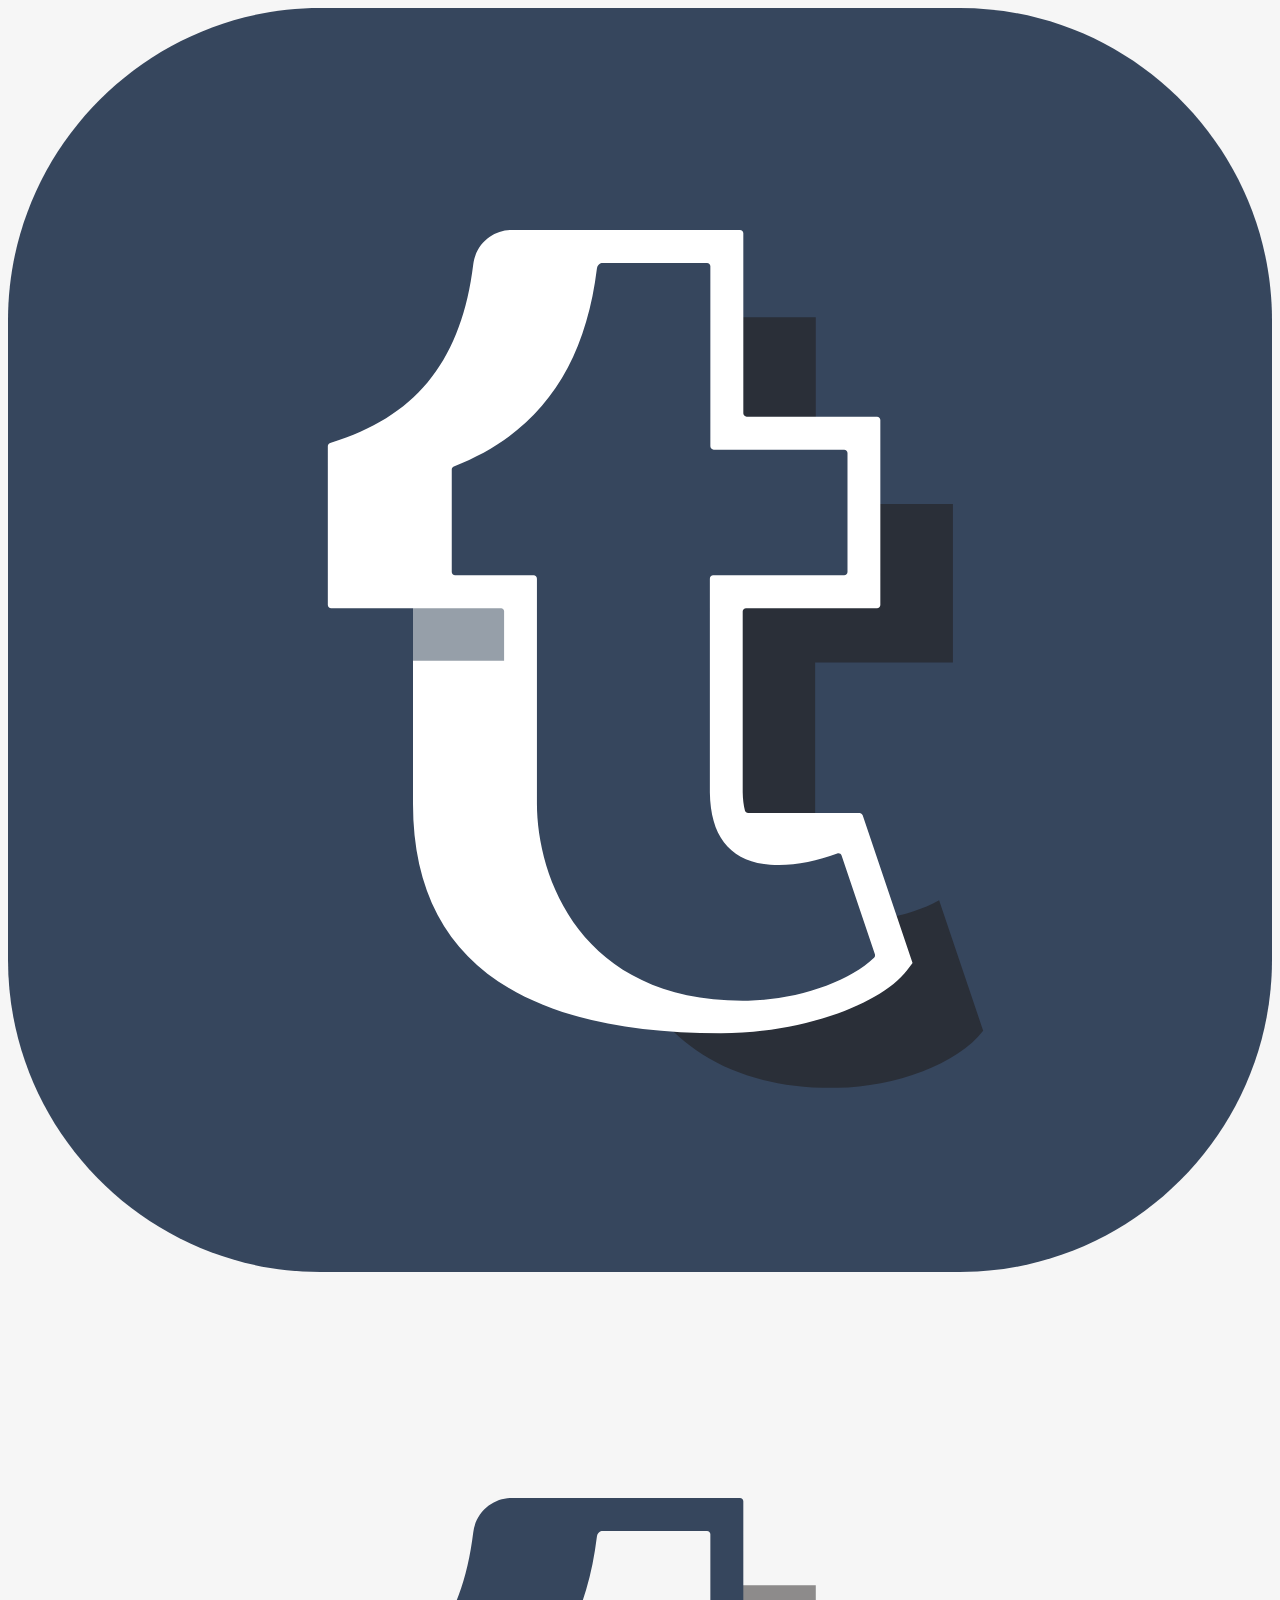
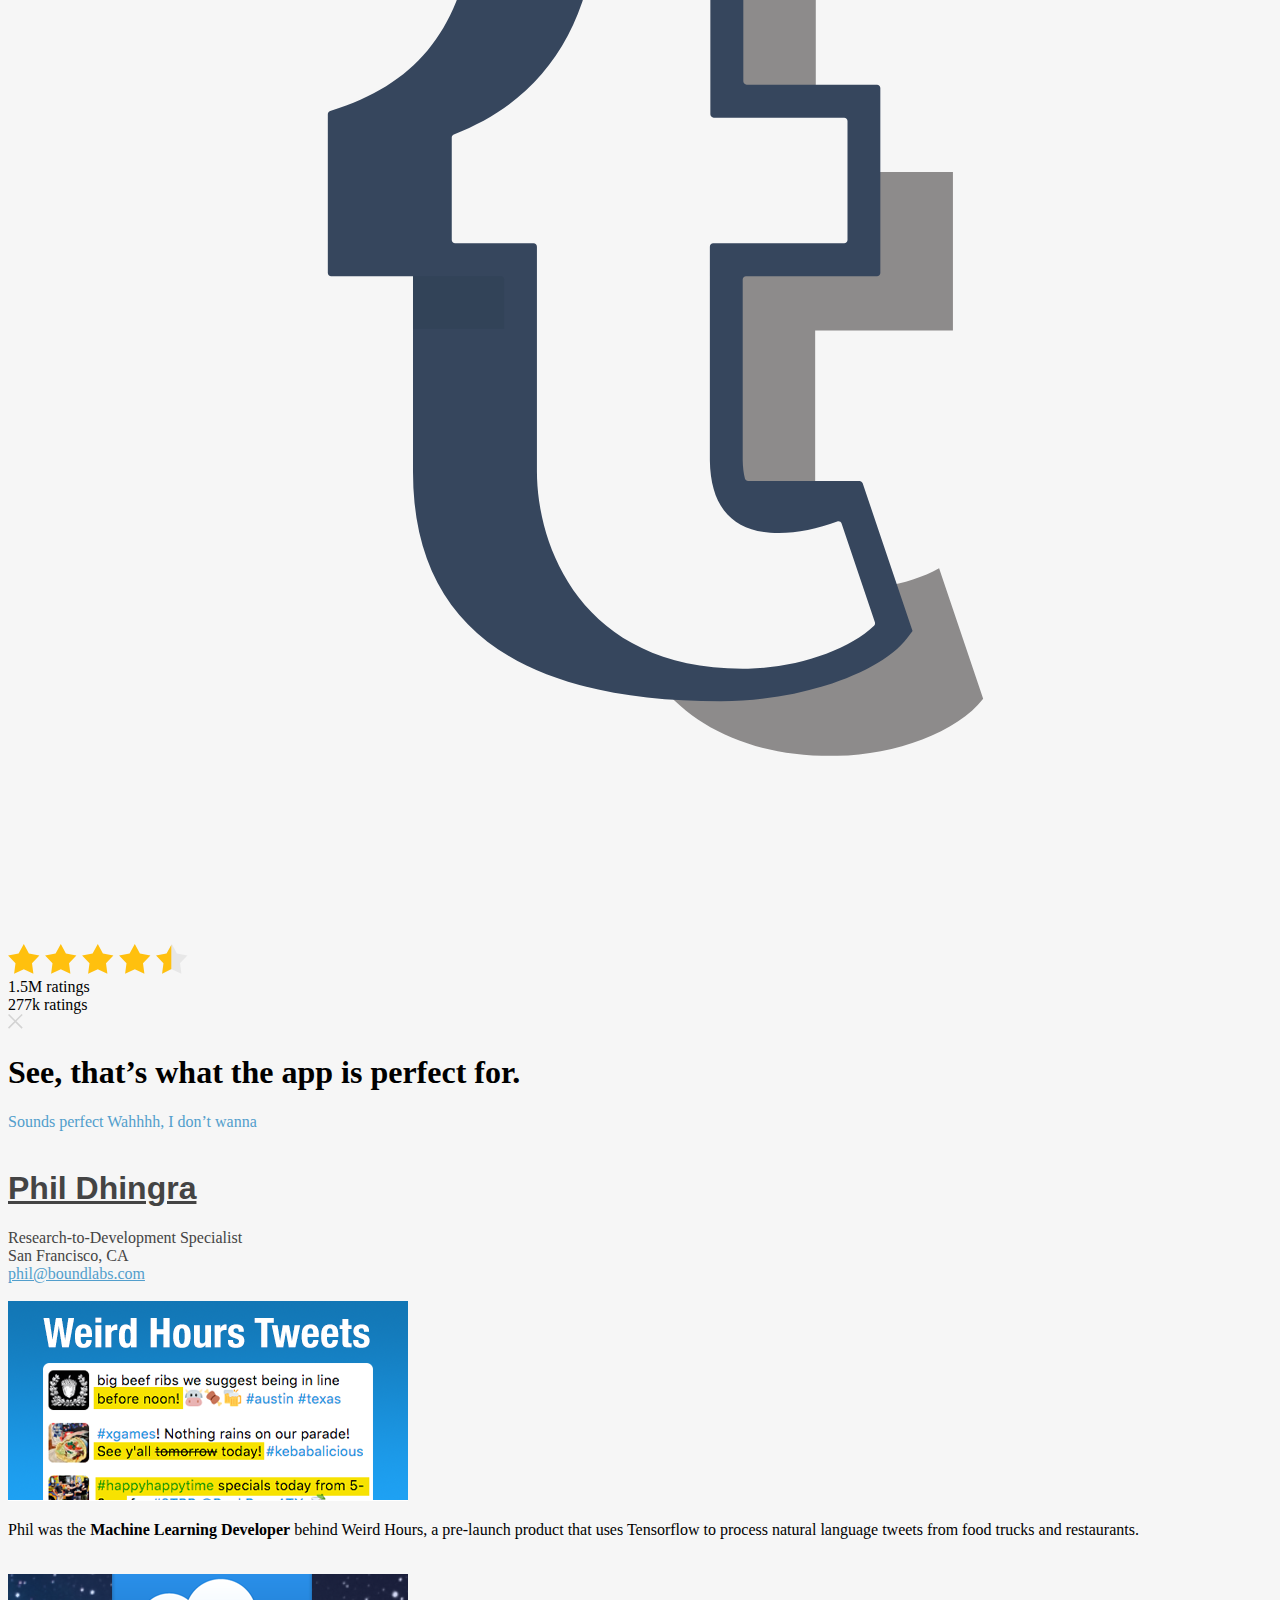
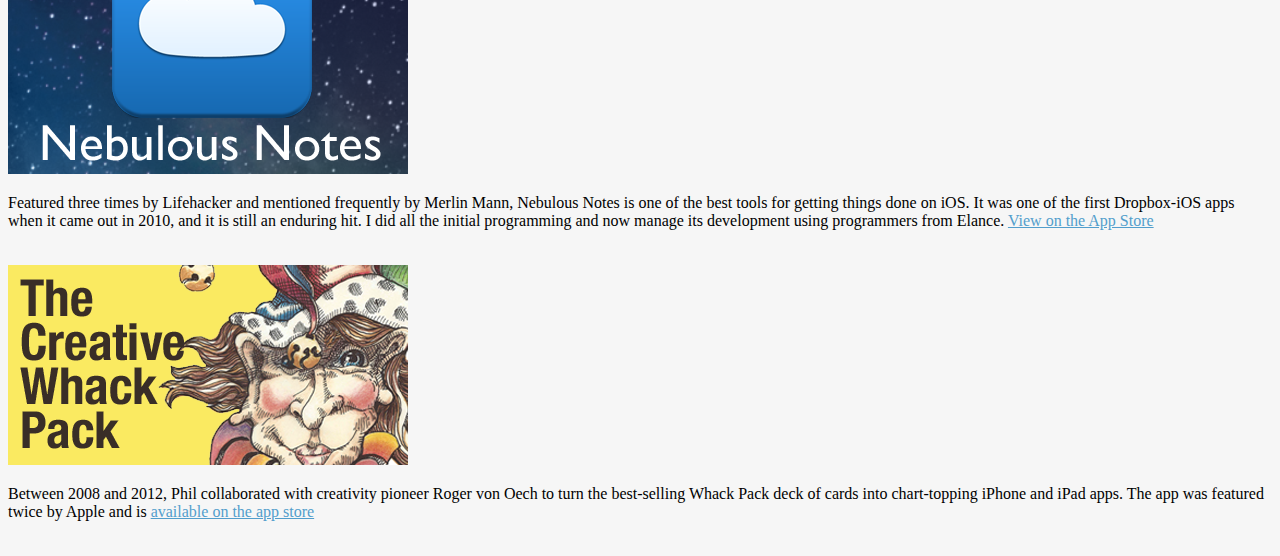
==== docs/index.html @ 05503e53 "refactored templates" ====
<!DOCTYPE html><script>var __pbpa = true;</script><script>var translated_warning_string = 'Warning: Never enter your Tumblr password unless \u201chttps://www.tumblr.com/login\u201d\x0ais the address in your web browser.\x0a\x0aYou should also see a green \u201cTumblr, Inc.\u201d identification in the address bar.\x0a\x0aSpammers and other bad guys use fake forms to steal passwords.\x0a\x0aTumblr will never ask you to log in from a user\u2019s blog.\x0a\x0aAre you absolutely sure you want to continue?';</script><script type="text/javascript" language="javascript" src="https://assets.tumblr.com/assets/scripts/pre_tumblelog.js?_v=7e0654d636b56bfe6a0970b99e23e0f7"></script><!DOCTYPE html>
<!--[if IE 8]><html class="lt-ie10 lt-ie9"> <![endif]-->
<!--[if IE 9]><html class="lt-ie10"> <![endif]-->
<!--[if gt IE 9]><!--> <html> <!--<![endif]-->
    <head prefix="og: http://ogp.me/ns# fb: http://ogp.me/ns/fb# blog: http://ogp.me/ns/blog#">
        <meta name="apple-itunes-app" content="app-id=305343404,affiliate-data=at=11l3M5&ct=us.itunes.uni.tumblr.ipdt,app-argument=tumblr://x-callback-url/blog?blogName=nuclearelements&referrer=smart-app-banner">
        <meta charset="utf-8">
        <title>Phil Dhingra</title>
        
        <meta name="description" content="Research-to-Development Specialist in San Francisco, CA">
        

        

        <meta name="viewport" content="width=device-width, initial-scale=1.0, maximum-scale=1.0, user-scalable=no">
        <meta name="theme-color" content="#35465D">
        <style>figure{margin:0}.tmblr-iframe{position:absolute}.tmblr-iframe.hide{display:none}.tmblr-iframe--amp-cta-button{visibility:hidden;position:fixed;bottom:10px;left:50%;transform:translateX(-50%);z-index:100}.tmblr-iframe--amp-cta-button.tmblr-iframe--loaded{visibility:visible;animation:iframe-app-cta-transition .2s ease-out}</style><link rel="shortcut icon" href="https://68.media.tumblr.com/avatar_186ec81ac212_128.png">
        <link rel="apple-touch-icon-precomposed" href="https://68.media.tumblr.com/avatar_186ec81ac212_128.png">
        <link rel="alternate" type="application/rss+xml" href="https://nuclearelements.tumblr.com/rss">
        <link rel="stylesheet" href="https://static.tumblr.com/27gzhx7/z94ot8t44/main-min.css">
        <link rel="stylesheet" href="/tumblr/custom.css">        
        <link rel="stylesheet" media="screen" href="https://assets.tumblr.com/client/prod/standalone/blog-network-post-typography/index.build.css?_v=1ef195f8ef1d82a8c41c3f2aea1d5062"><!-- HTML5 Shiv -->
        <!--[if lt IE 9]>
            <script src="https://static.tumblr.com/hriofhd/Qj0m8pn7q/html5shiv.js"></script>
        <![endif]-->

        <style>
            /* Colors */
            body {
                background: #f6f6f6;
            }

            .blog-title {
                font-family: 'Helvetica Neue', Arial, Helvetica, sans-serif, "Helvetica Neue", HelveticaNeue, Arial, sans-serif;
                font-weight: bold;
            }

            .blog-title a,
            .description,
            .search-no-results,
            .likes-no-likes,
            .related-posts-wrapper > h2,
            .loader .loader-bar,
            .widget-title {
                color: #444444;
            }

            a {
                color: #529ecc;
            }

            #pagination a,
            .nav-wrapper .nav-item .label {
                color: #529ecc;
            }

            #pagination a.next:after {
                border-left-color: #529ecc;
            }

            #pagination a.previous:after {
                border-right-color: #529ecc;
            }

            .header-image.cover {
                background-image: url(https://static.tumblr.com/77a29de51bd849d135923bc4f0b04c0c/fknav0n/Ko7mpsail/tumblr_static_scribbs.gif);
            }

            .user-avatar {
                background-color: #f6f6f6;
                border-color: #f6f6f6;
            }

            .avatar-style-square .user-avatar {
                -webkit-box-shadow: 0 0 0 4px #f6f6f6;
                box-shadow: 0 0 0 4px #f6f6f6;
            }

            .no-header-image .logo-wrapper,
            .contain-header-image .logo-wrapper {
                color: #529ecc;
            }

            /* Adjust logo for light accents on light backgrounds */
            .light-on-light.no-header-image .logo-wrapper,
            .light-on-light.contain-header-image .logo-wrapper {
                color: #444;
            }

            /* Adjust logo for dark accents on dark backgrounds */
            .dark-on-dark.no-header-image .logo-wrapper,
            .dark-on-dark.contain-header-image .logo-wrapper {
                color: #fff;
            }

            /* Sticky nav colors */
            .nav-fixed {
                background-color: #f6f6f6;
            }

            .nav-responsive .inline-nav::after {
                background-image: linear-gradient(left, rgba(246,246,246, 0) 0%, rgba(246,246,246,1) 100%);
                background-image: -webkit-linear-gradient(left, rgba(246,246,246, 0) 0%, rgba(246,246,246,1) 100%);
                background-image: -moz-linear-gradient(left, rgba(246,246,246, 0) 0%, rgba(246,246,246,1) 100%);
                background-image: -ms-linear-gradient(left, rgba(246,246,246, 0) 0%, rgba(246,246,246,1) 100%);
                background-image: -o-linear-gradient(left, rgba(246,246,246, 0) 0%, rgba(246,246,246,1) 100%);
            }

            @media screen and (max-device-width: 568px) {
                .header-image.cover {
                    background-image: url(https://static.tumblr.com/77a29de51bd849d135923bc4f0b04c0c/fknav0n/Ko7mpsail/tumblr_static_scribbs.gif);
                    -webkit-background-size: cover;
                    background-size: cover;
                }

                .avatar-style-square .user-avatar {
                    -webkit-box-shadow: 0 0 0 3px #f6f6f6;
                    -moz-box-shadow: 0 0 0 3px #f6f6f6;
                    box-shadow: 0 0 0 3px #f6f6f6;
                }

            }

            /* Custom CSS */
            
        </style><link rel="stylesheet" href="custom.css">
    <link rel="alternate" href="android-app://com.tumblr/tumblr/x-callback-url/blog?blogName=nuclearelements" /><link rel="alternate" href="ios-app://305343404/tumblr/x-callback-url/blog?blogName=nuclearelements" /><script src="https://assets.tumblr.com/assets/scripts/tumblelog_post_message_queue.js?_v=a8938c0e77cf8b1347c2e8acd1ee607c"></script><!-- BEGIN TUMBLR FACEBOOK OPENGRAPH TAGS --><!-- If you'd like to specify your own Open Graph tags, define the og:url and og:title tags in your theme's HTML. --><!-- Read more: http://ogp.me/ --><meta property="fb:app_id" content="48119224995" /><meta property="og:title" content="Phil Dhingra" /><meta property="og:url" content="https://nuclearelements.tumblr.com/?og=1" /><meta property="og:description" content="Research-to-Development Specialist in San Francisco, CA" /><meta property="og:type" content="tumblr-feed:tumblelog" /><meta property="og:image" content="https://68.media.tumblr.com/avatar_186ec81ac212_128.png" /><meta property="al:ios:url" content="tumblr://x-callback-url/blog?blogName=nuclearelements" /><meta property="al:ios:app_name" content="Tumblr" /><meta property="al:ios:app_store_id" content="305343404" /><meta property="al:android:url" content="tumblr://x-callback-url/blog?blogName=nuclearelements" /><meta property="al:android:app_name" content="Tumblr" /><meta property="al:android:package" content="com.tumblr" /><!-- END TUMBLR FACEBOOK OPENGRAPH TAGS --><!-- TWITTER TAGS --><meta charset="utf-8"><meta name="twitter:site" content="tumblr" /><meta name="twitter:card" content="app" /><meta name="twitter:description" content="nuclearelements" /><meta name="twitter:title" content="nuclearelements" /><meta name="twitter:app:name:iphone" content="Tumblr" /><meta name="twitter:app:name:ipad" content="Tumblr" /><meta name="twitter:app:name:googleplay" content="Tumblr" /><meta name="twitter:app:id:iphone" content="305343404" /><meta name="twitter:app:id:ipad" content="305343404" /><meta name="twitter:app:id:googleplay" content="com.tumblr" /><meta name="twitter:app:url:iphone" content="tumblr://x-callback-url/blog?blogName=nuclearelements&amp;referrer=twitter-cards" /><meta name="twitter:app:url:ipad" content="tumblr://x-callback-url/blog?blogName=nuclearelements&amp;referrer=twitter-cards" /><meta name="twitter:app:url:googleplay" content="tumblr://x-callback-url/blog?blogName=nuclearelements&amp;referrer=twitter-cards" /><!-- GOOGLE CAROUSEL --><script type="application/ld+json">
    {"@type":"ItemList","url":"https:\/\/nuclearelements.tumblr.com","itemListElement":[{"@type":"ListItem","position":1,"url":"https:\/\/nuclearelements.tumblr.com\/post\/123659816642\/technical-advisor-for-investors-in-bitcoin"},{"@type":"ListItem","position":2,"url":"https:\/\/nuclearelements.tumblr.com\/post\/58929182375\/featured-three-times-by-lifehacker-and-mentioned"},{"@type":"ListItem","position":3,"url":"https:\/\/nuclearelements.tumblr.com\/post\/58938611948\/phil-delivered-the-keynote-during-hallmarks-trend"},{"@type":"ListItem","position":4,"url":"https:\/\/nuclearelements.tumblr.com\/post\/58934738788\/between-2008-and-2012-phil-collaborated-with"},{"@type":"ListItem","position":5,"url":"https:\/\/nuclearelements.tumblr.com\/post\/58935814201\/featured-on-cnn-phil-launched-the-ruby-on"},{"@type":"ListItem","position":6,"url":"https:\/\/nuclearelements.tumblr.com\/post\/58933639587\/between-2010-and-2011-phil-doubled-mutual"}],"@context":"http:\/\/schema.org"}</script><link rel="canonical" href="https://nuclearelements.tumblr.com" /></head>
    <body data-urlencoded-name="nuclearelements" class="regular index-page display-related-posts">

        <div class="app-nag">
            <div class="app-nag-header clearfix">
                <div class="app-nag-icon">
                    <div class="app-nag-icon-ios">
                        <svg version="1.1" xmlns="http://www.w3.org/2000/svg" xmlns:xlink="http://www.w3.org/1999/xlink" x="0px" y="0px"
                             viewBox="0 0 1024 1024" enable-background="new 0 0 1024 1024" xml:space="preserve">
                            <path fill="#36465D" d="M1024,771c0,139.2-113.8,253-253,253H253C113.8,1024,0,910.2,0,771V253C0,113.8,113.8,0,253,0h518 c139.2,0,253,113.8,253,253V771z"/>
                            <path fill="none" stroke="#FFF100" stroke-width="4" stroke-miterlimit="10" d="M463.9,209.4"/>
                            <path opacity="0.6" fill="#231F20" d="M628.1,681c8.2,0,17.1-1.2,25.8-3.3V530.3h111.6V401.8h-68.6V473H585.4v162.4 C586,676.3,609.1,681,628.1,681z M654.4,250.5h-68.6v94h68.6V250.5z M754.3,722.9c-12.7,7.1-28.9,12.4-44.3,14.5l11.4,33.8 c-20.5,27-71.4,45.5-118.1,46.3c-1.6,0-3.1,0-4.7,0c0,0,0,0,0,0c-32.5,0-59.5-5.7-81.9-15.3c26.2,40,72.7,72.6,150.5,72.6c0,0,0,0,0,0c1.6,0,3.1,0,4.7,0c46.6-0.8,97.6-19.4,118.1-46.3L754.3,722.9z"/>
                            <path fill="none" stroke="#FFF100" stroke-width="4" stroke-miterlimit="10" d="M355,359.5"/>
                            <path fill="#FFFFFF" d="M577.5,830.6c65.1,0,129.7-23.2,151-51.3l4.3-5.6l-40.4-119.7c-0.4-1.1-1.4-1.9-2.6-1.9h-7.6h-3.5l-79.1,0 c-1.2,0-2.3-0.8-2.6-2c-1.1-4-1.7-8.9-1.8-14.9V489c0-1.5,1.2-2.7,2.7-2.7h106.1c1.5,0,2.7-1.2,2.7-2.7V333.8c0-1.5-1.2-2.7-2.7-2.7 H598.4c-1.5,0-2.7-1.2-2.7-2.7V182.5c0-1.5-1.2-2.7-2.7-2.7h-82.6h-28.9h-73.8c-13.3,0-28.5,9.8-30.8,28 c-9.3,75.3-43.8,120.5-108.7,142.2l-7.2,2.4c-1.1,0.4-1.9,1.4-1.9,2.6v128.6c0,1.5,1.2,2.7,2.7,2.7h50.4h0h15.9c0,0,0,120,0,158.3 C328.1,771,415.7,830.6,577.5,830.6z M701.6,769.5c-20.3,19.5-62,34.1-102,34.7c-1.5,0-3,0-4.5,0h0 c-131.5,0-166.6-100.4-166.6-159.7V462.3c0-1.5-1.2-2.7-2.7-2.7h-63.6c-1.5,0-2.7-1.2-2.7-2.7v-83c0-1.1,0.7-2.1,1.7-2.5 c68-26.5,105.9-79,115.9-160.3c0.6-4.5,4.3-4.6,4.3-4.6h84.9c1.5,0,2.7,1.2,2.7,2.7v145.9c0,1.5,1.2,2.7,2.7,2.7h105.7 c1.5,0,2.7,1.2,2.7,2.7v96.4c0,1.5-1.2,2.7-2.7,2.7H571.3c-1.5,0-2.7,1.2-2.7,2.7l0,173.2c0.6,39,19.5,58.8,56.1,58.8 c14.7,0,31.6-3.4,47.1-9.3c1.4-0.6,3,0.2,3.5,1.6l27,80C702.6,767.7,702.4,768.8,701.6,769.5z"/>
                            <path opacity="0.5" fill="#2D3F54" d="M328.1,528.9h73.8v-40.2c0-1.3-1.1-2.4-2.4-2.4h-71.4V528.9z"/>
                        </svg>
                    </div>
                    <div class="app-nag-icon-android">
                        <svg version="1.1" xmlns="http://www.w3.org/2000/svg" xmlns:xlink="http://www.w3.org/1999/xlink" x="0px" y="0px" viewBox="0 0 1024 1024" enable-background="new 0 0 1024 1024" xml:space="preserve">
                            <path fill="none" stroke="#FFF100" stroke-width="4" stroke-miterlimit="10" d="M463.9,209.4"></path>
                            <path opacity="0.5" fill="#231F20" d="M628.1,681c8.2,0,17.1-1.2,25.8-3.3V530.3h111.6V401.8h-68.6V473H585.4v162.4 C586,676.3,609.1,681,628.1,681z M654.4,250.5h-68.6v94h68.6V250.5z M754.3,722.9c-12.7,7.1-28.9,12.4-44.3,14.5l11.4,33.8 c-20.5,27-71.4,45.5-118.1,46.3c-1.6,0-3.1,0-4.7,0c0,0,0,0,0,0c-32.5,0-59.5-5.7-81.9-15.3c26.2,40,72.7,72.6,150.5,72.6c0,0,0,0,0,0c1.6,0,3.1,0,4.7,0c46.6-0.8,97.6-19.4,118.1-46.3L754.3,722.9z"></path>
                            <path fill="none" stroke="#FFF100" stroke-width="4" stroke-miterlimit="10" d="M355,359.5"></path>
                            <path fill="#36465D" d="M577.5,830.6c65.1,0,129.7-23.2,151-51.3l4.3-5.6l-40.4-119.7c-0.4-1.1-1.4-1.9-2.6-1.9h-7.6h-3.5l-79.1,0 c-1.2,0-2.3-0.8-2.6-2c-1.1-4-1.7-8.9-1.8-14.9V489c0-1.5,1.2-2.7,2.7-2.7h106.1c1.5,0,2.7-1.2,2.7-2.7V333.8c0-1.5-1.2-2.7-2.7-2.7 H598.4c-1.5,0-2.7-1.2-2.7-2.7V182.5c0-1.5-1.2-2.7-2.7-2.7h-82.6h-28.9h-73.8c-13.3,0-28.5,9.8-30.8,28 c-9.3,75.3-43.8,120.5-108.7,142.2l-7.2,2.4c-1.1,0.4-1.9,1.4-1.9,2.6v128.6c0,1.5,1.2,2.7,2.7,2.7h50.4h0h15.9c0,0,0,120,0,158.3 C328.1,771,415.7,830.6,577.5,830.6z M701.6,769.5c-20.3,19.5-62,34.1-102,34.7c-1.5,0-3,0-4.5,0h0 c-131.5,0-166.6-100.4-166.6-159.7V462.3c0-1.5-1.2-2.7-2.7-2.7h-63.6c-1.5,0-2.7-1.2-2.7-2.7v-83c0-1.1,0.7-2.1,1.7-2.5 c68-26.5,105.9-79,115.9-160.3c0.6-4.5,4.3-4.6,4.3-4.6h84.9c1.5,0,2.7,1.2,2.7,2.7v145.9c0,1.5,1.2,2.7,2.7,2.7h105.7 c1.5,0,2.7,1.2,2.7,2.7v96.4c0,1.5-1.2,2.7-2.7,2.7H571.3c-1.5,0-2.7,1.2-2.7,2.7l0,173.2c0.6,39,19.5,58.8,56.1,58.8 c14.7,0,31.6-3.4,47.1-9.3c1.4-0.6,3,0.2,3.5,1.6l27,80C702.6,767.7,702.4,768.8,701.6,769.5z"></path>
                            <path opacity="0.5" fill="#2D3F54" d="M328.1,528.9h73.8v-40.2c0-1.3-1.1-2.4-2.4-2.4h-71.4V528.9z"></path>
                        </svg>
                    </div>
                </div>
                <div class="app-nag-ratings">
                    <svg width="181px" height="30px" viewBox="0 0 181 30" version="1.1" xmlns="http://www.w3.org/2000/svg" xmlns:xlink="http://www.w3.org/1999/xlink">
                        <g stroke="none" stroke-width="1" fill="none" fill-rule="evenodd">
                            <path d="M15.8,25.2 L6.1,29.8 L7.5,19.2 L0.1,11.4 L10.6,9.5 L15.8,0 L20.9,9.5 L31.4,11.4 L24,19.2 L25.4,29.8 L15.8,25.2 Z" fill="#FFC00E"></path>
                            <path d="M52.8,25.2 L43.1,29.8 L44.5,19.2 L37.1,11.4 L47.6,9.5 L52.8,0 L57.9,9.5 L68.4,11.4 L61,19.2 L62.4,29.8 L52.8,25.2 Z" fill="#FFC00E"></path>
                            <path d="M89.8,25.2 L80.1,29.8 L81.5,19.2 L74.1,11.4 L84.6,9.5 L89.8,0 L94.9,9.5 L105.4,11.4 L98,19.2 L99.4,29.8 L89.8,25.2 Z" fill="#FFC00E"></path>
                            <path d="M126.8,25.2 L117.1,29.8 L118.5,19.2 L111.1,11.4 L121.6,9.5 L126.8,0 L131.9,9.5 L142.4,11.4 L135,19.2 L136.4,29.8 L126.8,25.2 Z" fill="#FFC00E"></path>
                            <path d="M163.8,25.2 L154.1,29.8 L155.5,19.2 L148.1,11.4 L158.6,9.5 L163.8,0 L168.9,9.5 L179.4,11.4 L172,19.2 L173.4,29.8 L163.8,25.2 Z" fill="#E7E7E7"></path>
                            <path d="M163.3,25.1 L154.1,29.8 L155.5,19.2 L148.1,11.4 L158.6,9.5 L163.3,0.9 L163.3,25.1 Z" fill="#FFC00E"></path>
                        </g>
                    </svg>
                    <div class="app-nag-ratings-text app-nag-ratings-text-android">
                        1.5M ratings
                    </div>
                    <div class="app-nag-ratings-text app-nag-ratings-text-ios">
                        277k ratings
                    </div>
                </div>
                <div class="app-nag-close-button">
                    <svg width="15px" height="15px" viewBox="0 0 30 30" version="1.1" xmlns="http://www.w3.org/2000/svg" xmlns:xlink="http://www.w3.org/1999/xlink">
                        <g stroke="none" stroke-width="1" fill="none" fill-rule="evenodd">
                            <path d="M12.510351,14.6860639 L0,27.1964147 L2.175713,29.3721278 L14.686064,16.8617771 L27.196415,29.3721278 L29.372128,27.1964147 L16.861777,14.6860639 L29.372128,2.1757132 L27.196415,0 L14.686064,12.5103507 L2.175713,0 L0,2.1757132 L12.510351,14.6860639 L12.510351,14.6860639 Z" fill="#D3D3D3"></path>
                        </g>
                    </svg>
                </div>
            </div>
            <div class="app-nag-body">
                <h1 class="app-nag-callout">See, that’s what the app is perfect for.</h1>
                <a class="app-nag-large-button app-nag-app-store-link button blue">Sounds perfect</a>
                <a class="app-nag-large-button app-nag-app-store-deny">Wahhhh, I don’t wanna</a>
            </div>
        </div>

        <section id="page">
            <div class="logo-wrapper">
                <a class="t-logo" href="https://www.tumblr.com/?referring_blog=nuclearelements&amp;referer=optica" target="_blank">
                    <svg class="svg-logo" width="29px" height="39px" viewBox="0 0 29 39" version="1.1" xmlns="http://www.w3.org/2000/svg" xmlns:xlink="http://www.w3.org/1999/xlink">
                        <g stroke="none" stroke-width="1" fill="none" fill-rule="evenodd">
                            <path class="large-shadow" d="M21.9956664,26.3 L21.9956664,19.0055544 L27.9954227,19.0055542 L27.9954227,13.0048828 L27.9954227,11.0108643 L23.522766,11.0108643 L23.5540067,11.6669807 L23.7388305,15.5486452 L17.6832886,15.4792482 L17.4,24 C17.5,26.3 18.8,26.5 19.8,26.5 C20.2,26.5 21.4956664,26.4 21.9956664,26.3 Z M18.7154541,4.00225829 L17.4,2.9 L17.4,8 L22.000122,7.34490957 L22.000122,4.00225829 L18.7154541,4.00225829 Z M24.3,29.6 L24.9,31.5 C23.8,32.9 21,34 18.4,34 L18.1,34 C16.3,34 14.8,33.7 13.6,33.2 C15,35.4 17.5999998,38.0021971 21.7999998,38.0021971 C21.7999996,38.6099361 22.0022113,38.0021971 22.0999998,38.0021971 C24.6999998,38.0021971 27.4,36.1 28.6,34.7 L26.7,28.8 C26,29.2 25.1,29.5 24.3,29.6 Z" id="Shape" fill="#000000"></path>
                            <path class="inner" d="M18.5,33.6 L18.3,33.6 C11.1,33.6 9,28.2005493 9,25.0005493 L9,15 C8.58245849,15 4.99298096,15 5,15 L4.99298096,10.0285034 C4.99298096,9.92850342 5.1,9.9 5.2,9.9 C8.9,8.5 11.3,6.7 11.9,2.3 C11.8,2 12,2 12,2 L16.8,2 L17,2 L17,9.00006104 L23.012207,9.00006104 L23.012207,15 L17,15 L17,24.0839844 C17,26.1839844 17.8,27.3 19.8,27.3 C20.6,27.3 21.5,27.1 22.4,26.8 C22.5,26.8 22.6,26.8 22.6,26.9 L24.1,31.3 L24.1,31.7 C23,32.8 20.7,33.6 18.5,33.6 Z"></path>
                            <path class="outer" d="M26.1,32.2 L26.3,31.9 L23.9,25.1 C23.9,25 23.8,25 23.8,25 L19.2,25 C19.1,25 19,25.1 19,25 C18.9,24.8 19,24.4 19,24.1 L19,17 L25,17 L25,7 C25,7 19,7 19,7 L19,0 L8,0 C7.3,0 6.4,0.8 6.3,1.8 C5.8,5.9 4.1,7.5 0.5,8.7 L0.1,8.8 C0,8.9 0,8.9 0,9 L0,17.0000006 C0,17.1000006 0.1,17 0.1,17 L4,17 L4,24.8 C4,31.8 8.46560059,36.0067139 17.3656006,36.0067139 C22.0656006,36.0067139 25,33.7 26.1,32.2 Z M18.5,33.6 L18.3,33.6 C11.1,33.6 9,28.2005493 9,25.0005493 L9,15 C8.58245849,15 4.99298096,15 5,15 L4.99298096,10.0285034 C4.99298096,9.92850342 5.1,9.9 5.2,9.9 C8.9,8.5 11.3,6.7 11.9,2.3 C11.8,2 12,2 12,2 L16.8,2 L17,2 L17,9.00006104 L23.012207,9.00006104 L23.012207,15 L17,15 L17,24.0839844 C17,26.1839844 17.8,27.3 19.8,27.3 C20.6,27.3 21.5,27.1 22.4,26.8 C22.5,26.8 22.6,26.8 22.6,26.9 L24.1,31.3 L24.1,31.7 C23,32.8 20.7,33.6 18.5,33.6 Z"></path>
                            <path class="small-shadow" d="M4,19 L7,19 L7,17.0833333 C7,17 6.9,17 6.9,17 L4,17 L4,19 L4,19 Z" opacity="0.5" fill="#37465D"></path>
                        </g>
                    </svg>
                </a>
                <div class="search-wrapper">
                    <form action="/search" method="get" id="search">
                        <label class="search-field-label">
                            <input type="text" class="search-field" name="q" id="q" placeholder="Search nuclearelements" value="" autocomplete="off">
                        </label>
                    </form>
                </div>
            </div>
            <div class="header-wrapper
                
                
                
                avatar-style-circle">

                <header id="header" class="top-blog-header">
                    
                    <div class="header-image-wrapper ">
                        <a href="/" class="header-image parallax cover " data-bg-image="https://static.tumblr.com/77a29de51bd849d135923bc4f0b04c0c/fknav0n/Ko7mpsail/tumblr_static_scribbs.gif">
                            
                        </a>
                        <div class="loader-bg"></div>
                    </div>
                    

                    <div class="blog-title-wrapper content">
                        <figure class="avatar-wrapper animate">
                            <a href="/" style="background-image: url(https://68.media.tumblr.com/avatar_186ec81ac212_128.png)" class="user-avatar"><img src="https://68.media.tumblr.com/avatar_186ec81ac212_128.png" alt="" class="print-only invisible"></a>
                        </figure>

                        <div class="title-group animate">
                            
                            <h1 class="blog-title"><a href="/">Phil Dhingra</a></h1>
                            
                            
                            <span class="description">
                                Research-to-Development Specialist<br/>San Francisco, CA<br><a href="mailto:phil@boundlabs.com">phil@boundlabs.com</a><br><br>                            </span>
                            
                        </div>
                    </div>
                </header>
            </div>
            
                <div class="nav-wrapper nav-responsive">
                    <nav class="nav-menu">
                        <ul class="inline-nav">
                            <li class="nav-item nav-item--posts">
                                <a href="/" class="label current-page">Posts</a>
                            </li>
                            
                            
                            
                            
                            
                            <li class="nav-item nav-item--archive">
                                <a href="/archive" class="label external-page">Archive</a>
                            </li>
                        </ul>
                    </nav>
                </div>
            
            
            
            
            
                
            

            <section id="posts" class="content clearfix  avatar-style-circle  show-nav">

                

                <div class="container">
                    <div class="main">
                        
                                <article class="photo not-page post-123659816642 " data-post-id="123659816642" >
    <div class="post-wrapper clearfix">

        <header class="post-header">
            
            
        </header>

        <section class="post">
            

            
            <figure class="post-content  with-caption" data-photo-width="400">
                <div class="photo-wrapper">
                    <div class="photo-wrapper-inner">
                        <img src="contents/weird-hours.png" width="400" height="200">
                    </div>
                </div>
                
                    <figcaption class="caption">
                        <p><p>Phil was the <strong>Machine Learning Developer</strong> behind Weird Hours, a pre-launch product that uses Tensorflow to process natural language tweets from food trucks and restaurants.</p>
</p>
                    </figcaption>
                
                
            </figure>
            


        </section>        
        
    </div>
</article><article class="photo not-page post-123659816642 " data-post-id="123659816642" >
    <div class="post-wrapper clearfix">

        <header class="post-header">
            
            
        </header>

        <section class="post">
            

            
            <figure class="post-content  with-caption" data-photo-width="400">
                <div class="photo-wrapper">
                    <div class="photo-wrapper-inner">
                        <img src="contents/permanote.png" width="400" height="200">
                    </div>
                </div>
                
                    <figcaption class="caption">
                        <p><p>Featured three times by Lifehacker and mentioned frequently by Merlin Mann, Nebulous Notes is one of the best tools for getting things done on iOS. It was one of the first Dropbox-iOS apps when it came out in 2010, and it is still an enduring hit. I did all the initial programming and now manage its development using programmers from Elance. <a href="https://appstore.com/">View on the App Store</a></p>
</p>
                    </figcaption>
                
                
            </figure>
            


        </section>        
        
    </div>
</article><article class="photo not-page post-123659816642 " data-post-id="123659816642" >
    <div class="post-wrapper clearfix">

        <header class="post-header">
            
            
        </header>

        <section class="post">
            

            
            <figure class="post-content  with-caption" data-photo-width="400">
                <div class="photo-wrapper">
                    <div class="photo-wrapper-inner">
                        <img src="contents/whack.png" width="400" height="200">
                    </div>
                </div>
                
                    <figcaption class="caption">
                        <p><p>Between 2008 and 2012, Phil collaborated with creativity pioneer Roger von Oech to turn the best-selling Whack Pack deck of cards into chart-topping iPhone and iPad apps. The app was featured twice by Apple and is <a href="https://itunes.apple.com/us/app/creative-whack-pack/id307306326?mt=8&amp;uo=4&amp;at=10l74L">available on the app store</a></p>
</p>
                    </figcaption>
                
                
            </figure>
            


        </section>        
        
    </div>
</article>                        
                    </div> <!-- .main -->
                    <div class="sidebar">
                        
                        <div class="widget highlighted-posts">
                            <div class="widget-title">Top Photos</div>
                            <div class="posts">
                            
                                <div class="post post-micro post-type-photo" data-type="photo">
                                    <div class="post-content">
                                        <div class="post-content-inner">
                                            <div class="post-thumbnail-container" style="background-image: url('https://68.media.tumblr.com/2d72b9d1a47dbca9b46060dbf57455e5/tumblr_nr8j3fPuDm1sgohbeo1_250.jpg');"></div>
                                        </div>
                                    </div>
                                    <div class="post-glass post-micro-glass">
                                        <a target="_blank" class="permalink" href="https://nuclearelements.tumblr.com/post/123659816642/technical-advisor-for-investors-in-bitcoin?is_highlighted_post=1"></a>
                                    </div>
                                </div>
                                
                                <div class="post post-micro post-type-photo" data-type="photo">
                                    <div class="post-content">
                                        <div class="post-content-inner">
                                            <div class="post-thumbnail-container" style="background-image: url('https://68.media.tumblr.com/ec13b0efcdb23dc50226f17add7a93bc/tumblr_mrwce4462z1sgohbeo1_r1_250.png');"></div>
                                        </div>
                                    </div>
                                    <div class="post-glass post-micro-glass">
                                        <a target="_blank" class="permalink" href="https://nuclearelements.tumblr.com/post/58938611948/phil-delivered-the-keynote-during-hallmarks-trend?is_highlighted_post=1"></a>
                                    </div>
                                </div>
                                
                                <div class="post post-micro post-type-photo" data-type="photo">
                                    <div class="post-content">
                                        <div class="post-content-inner">
                                            <div class="post-thumbnail-container" style="background-image: url('https://68.media.tumblr.com/ef25578118edb953d5637fb328bc4441/tumblr_mrwapinRp91sgohbeo1_r1_250.png');"></div>
                                        </div>
                                    </div>
                                    <div class="post-glass post-micro-glass">
                                        <a target="_blank" class="permalink" href="https://nuclearelements.tumblr.com/post/58935814201/featured-on-cnn-phil-launched-the-ruby-on?is_highlighted_post=1"></a>
                                    </div>
                                </div>
                                
                                <div class="post post-micro post-type-photo" data-type="photo">
                                    <div class="post-content">
                                        <div class="post-content-inner">
                                            <div class="post-thumbnail-container" style="background-image: url('https://68.media.tumblr.com/e992db6ad9c22b171556eeb64e9d8017/tumblr_mrwa1gJAfE1sgohbeo1_250.png');"></div>
                                        </div>
                                    </div>
                                    <div class="post-glass post-micro-glass">
                                        <a target="_blank" class="permalink" href="https://nuclearelements.tumblr.com/post/58934738788/between-2008-and-2012-phil-collaborated-with?is_highlighted_post=1"></a>
                                    </div>
                                </div>
                                
                                <div class="post post-micro post-type-photo" data-type="photo">
                                    <div class="post-content">
                                        <div class="post-content-inner">
                                            <div class="post-thumbnail-container" style="background-image: url('https://68.media.tumblr.com/fd86575d8d3f5dc5bf66369dcfb8a01b/tumblr_mrw9cgkqjn1sgohbeo1_r1_250.png');"></div>
                                        </div>
                                    </div>
                                    <div class="post-glass post-micro-glass">
                                        <a target="_blank" class="permalink" href="https://nuclearelements.tumblr.com/post/58933639587/between-2010-and-2011-phil-doubled-mutual?is_highlighted_post=1"></a>
                                    </div>
                                </div>
                                
                                <div class="post post-micro post-type-photo" data-type="photo">
                                    <div class="post-content">
                                        <div class="post-content-inner">
                                            <div class="post-thumbnail-container" style="background-image: url('https://68.media.tumblr.com/fe09335aeb0f506cb3a039352a1f1cb7/tumblr_mrw6gxT4Zm1sgohbeo1_250.png');"></div>
                                        </div>
                                    </div>
                                    <div class="post-glass post-micro-glass">
                                        <a target="_blank" class="permalink" href="https://nuclearelements.tumblr.com/post/58929182375/featured-three-times-by-lifehacker-and-mentioned?is_highlighted_post=1"></a>
                                    </div>
                                </div>
                                
                            </div>
                        </div>
                        

                        
                    </div> <!-- .sidebar -->
                </div> <!-- .container -->
            </section>
            
            <footer id="footer" class="content clearfix">
                
                    
                
            </footer>
        </section>
        <script>
            var Optica = {};
            Optica.ENDLESS_SCROLLING = true;
            Optica.SHOW_NAV = true;
            Optica.LAYOUT = "regular";
            Optica.GRID_LAYOUT = (Optica.LAYOUT === 'grid');
            Optica.TITLE_COLOR = "#444444";
            Optica.ACCENT_COLOR = "#529ecc";
            Optica.BACKGROUND_COLOR = "#f6f6f6";

            
                Optica.NU_OPTICA_BLOG_CARDS = true;
            
            

            Optica.RELATED_POSTS_CTA_VARIANTS = [
               {
                   variant: "C",
                   text: "See the rest of this Tumblr"
               },
               {
                   variant: "D",
                   text: "See nuclearelements's whole Tumblr"
               },
               {
                   variant: "E",
                   text: "You scrolled this far. Check out the rest."
               }
            ];
            Optica.NO_LIKES_VARIANTS = [
                "This Tumblr hasn't liked any posts yet.",
                "This Tumblr doesn't like anything…yet.",
                "No likes! Sheesh!",
                "Amazing! This Tumblr doesn't like anything.",
                "Incredible! This Tumblr doesn't like anything.",
                "Neat! This Tumblr doesn't like anything.",
                "Apparently this Tumblr is hard to please.",
                "Wow! This Tumblr hasn't liked anything ever.",
                "This Tumblr hasn't liked anything yet. How very intriguing.",
                "This Tumblr has never met a post it didn't not like."
            ];
            Optica.NO_POSTS_VARIANTS = [
                "This Tumblr hasn't made any posts.",
                "This silly Tumblr hasn't posted anything yet.",
                "This Tumblr is cool, but empty.",
                "This Tumblr is content-free.",
                "This minimalist Tumblr has no posts.",
                "Meditate for a while on this empty Tumblr.",
                "Posts? Nah.",
                "This Tumblr has hardly any posts. \nNone at all, in fact.",
                "This Tumblr hasn't posted anything."
            ];
            Optica.NO_FOLLOWING_VARIANTS = [
                "This Tumblr hasn't followed any other Tumblrs.",
                "Aw. This Tumblr isn't following anyone.",
                "Nope, this Tumblr doesn't follow anyone.",
                "This cool Tumblr doesn't follow anyone.",
                "This far-out Tumblr doesn't follow anyone.",
                "This fiercely independent Tumblr doesn't follow anyone.",
                "This Tumblr doesn't follow anything except for its own rules.",
                "This Tumblr doesn't really \"follow\" anything."
            ];
        </script>


        

        
            
        
        
    
<iframe scrolling="no" width="1" height="1" frameborder="0" style="background-color:transparent; overflow:hidden; position:absolute; top:0; left:0; z-index:9999;" id="ga_target"></iframe><script type="text/javascript">
    (function(){
        var analytics_frame = document.getElementById('ga_target');
        var analytics_iframe_loaded;
        var user_logged_in;
        var blog_is_nsfw = 'No';
        var addthis_enabled = false;

        var eventMethod = window.addEventListener ? "addEventListener" : "attachEvent";
        var eventer = window[eventMethod];
        var messageEvent = eventMethod == "attachEvent" ? "onmessage" : "message";
        eventer(messageEvent,function(e) {
            var message = (e.data && e.data.split) ? e.data.split(';') : '';
            switch (message[0]) {
                case 'analytics_iframe_loaded':
                    analytics_iframe_loaded = true;
                    postCSMessage();
                    postGAMessage();
                    postATMessage();
                    postRapidMessage();
                    break;
                case 'user_logged_in':
                    user_logged_in = message[1];
                    postGAMessage();
                    postATMessage();
                    break;
            }
        }, false);

        analytics_frame.src = "https://assets.tumblr.com/analytics.html?e545bd2397476017430227533432638a#" +
                              "https://nuclearelements.tumblr.com";
        function postGAMessage() {
            if (analytics_iframe_loaded && user_logged_in) {
                var is_ajax = false;
                analytics_frame.contentWindow.postMessage(['tick_google_analytics', is_ajax, user_logged_in, blog_is_nsfw, '/?route=%2F'].join(';'), analytics_frame.src.split('/analytics.html')[0]);
            }
        }
        function postCSMessage() {
            COMSCORE = true;
            analytics_frame.contentWindow.postMessage('enable_comscore;' + window.location, analytics_frame.src.split('/analytics.html')[0]);
        }
        function postATMessage() {
            if (addthis_enabled && analytics_iframe_loaded) {
                analytics_frame.contentWindow.postMessage('enable_addthis', analytics_frame.src.split('/analytics.html')[0]);
            }
        }
        function postRapidMessage() {
                            if (analytics_iframe_loaded) {
                    var is_ajax = '';
                    var route = '/';
                    var tumblelog_id = '133036827';
                    var yahoo_space_id = '1197719229';
                    var rapid_client_only = '1';
                    var apv = '1';
                    var rapid_ex = '';

                    analytics_frame.contentWindow.postMessage(
                        [
                            'tick_rapid', is_ajax, route, user_logged_in, tumblelog_id,
                            yahoo_space_id, rapid_client_only, apv, rapid_ex
                        ].join(';'),
                        analytics_frame.src.split('/analytics.html')[0]
                    );
                }
                    }
    })();
</script><script type="text/javascript">!function(s){s.src='https://px.srvcs.tumblr.com/impixu?T=1507147973&J=eyJ0eXBlIjoidXJsIiwidXJsIjoiaHR0cDpcL1wvbnVjbGVhcmVsZW1lbnRzLnR1bWJsci5jb21cLyIsInJlcXR5cGUiOjAsInJvdXRlIjoiXC8ifQ==&U=ALDHJPAJCJ&K=7958dee41e06cdd0c635f83d62ef5b85629c0a7430f6692a4a24f70c37bfb369&R=https%3A%2F%2Fnuclearelements.tumblr.com%2F'.replace(/&R=[^&$]*/,'').concat('&R='+escape(document.referrer)).slice(0,2000).replace(/%.?.?$/,'');}(new Image());</script><noscript><img style="position:absolute;z-index:-3334;top:0px;left:0px;visibility:hidden;" src="https://px.srvcs.tumblr.com/impixu?T=1507147973&J=eyJ0eXBlIjoidXJsIiwidXJsIjoiaHR0cDpcL1wvbnVjbGVhcmVsZW1lbnRzLnR1bWJsci5jb21cLyIsInJlcXR5cGUiOjAsInJvdXRlIjoiXC8iLCJub3NjcmlwdCI6MX0=&U=ALDHJPAJCJ&K=c76c64014fbc2a4344a5ab4f84ff176664120d7f38bfa1a5c2baa9c7d466f28f&R=https%3A%2F%2Fnuclearelements.tumblr.com%2F"></noscript><script >
        (function (w,d) {
            'use strict';
            var l = function(el, type, listener, useCapture) {
                el.addEventListener ?
                el.addEventListener(type, listener, !!useCapture) :
                el.attachEvent && el.attachEvent('on' + type, listener, !!useCapture);
            };
            var a = function () {
                                if (d.getElementById('tumblr-cdx')) {
                    return;
                }
                var s = d.createElement('script');
                var el = d.getElementsByTagName('script')[0];
                s.async = true;
                s.src = 'https://assets.tumblr.com/assets/scripts/vendor/cedexis/1-13960-radar10.min.js?_v=77dfb4bb1a11ea70437c4a4c73210169';
                s.type = 'text/javascript';
                s.id = 'tumblr-cdx';
                d.body.appendChild(s);
            };
            l(w,'load',a);
        }(window, document));
</script><script type="text/javascript">!function(s){s.src='https://px.srvcs.tumblr.com/impixu?T=1507147973&J=[base64]&U=BFODOIJPDI&K=69b42824a080dd061a9cd6d245e37d7d0435da2ed11d947a60cf71ee131d0b01&R=https%3A%2F%2Fnuclearelements.tumblr.com%2F'.replace(/&R=[^&$]*/,'').concat('&R='+escape(document.referrer)).slice(0,2000).replace(/%.?.?$/,'');}(new Image());</script><noscript><img style="position:absolute;z-index:-3334;top:0px;left:0px;visibility:hidden;" src="https://px.srvcs.tumblr.com/impixu?T=1507147973&J=[base64]&U=BFODOIJPDI&K=332089092bfdd85f39beaa3e6c80d64a23bd45d08c9ec8033f3940568cbbec9d&R=https%3A%2F%2Fnuclearelements.tumblr.com%2F"></noscript><noscript id="bootloader" data-bootstrap="{&quot;Components&quot;:{&quot;PostActivity&quot;:[],&quot;NotificationPoller&quot;:{&quot;messaging_keys&quot;:[],&quot;token&quot;:&quot;c86f8a500596474a7ef5034081f694bd&quot;,&quot;inbox_unread&quot;:0},&quot;TumblelogIframe&quot;:{&quot;unified&quot;:true,&quot;variant&quot;:null,&quot;isCompact&quot;:false,&quot;tumblelogBundleSrc&quot;:&quot;https:\/\/assets.tumblr.com\/client\/prod\/standalone\/tumblelog\/index.build.js?_v=c4a35be5cfd51fab9423e99d35f04741&quot;,&quot;tumblelogName&quot;:&quot;nuclearelements&quot;,&quot;isLoggedIn&quot;:false,&quot;isFriend&quot;:false,&quot;formKey&quot;:&quot;&quot;,&quot;canSubscribe&quot;:false,&quot;isSubscribed&quot;:false,&quot;tumblelogTitle&quot;:&quot;Phil Dhingra&quot;,&quot;tumblelogAvatar&quot;:&quot;https:\/\/68.media.tumblr.com\/avatar_186ec81ac212_40.png&quot;,&quot;tumblelogHost&quot;:&quot;https:\/\/nuclearelements.tumblr.com&quot;,&quot;isOptica&quot;:true,&quot;isCustomTheme&quot;:false,&quot;themeHeaderImage&quot;:&quot;https:\/\/static.tumblr.com\/77a29de51bd849d135923bc4f0b04c0c\/fknav0n\/Ko7mpsail\/tumblr_static_scribbs.gif&quot;,&quot;themeBackgroundColor&quot;:&quot;#f6f6f6&quot;,&quot;themeTitleColor&quot;:&quot;#444444&quot;,&quot;themeAccentColor&quot;:&quot;#529ecc&quot;,&quot;brag&quot;:true,&quot;adsEnabled&quot;:true,&quot;canShowAd&quot;:true,&quot;isPremium&quot;:false,&quot;showLrecAds&quot;:false,&quot;showStickyLrecBackfill&quot;:false,&quot;showGeminiAds&quot;:false,&quot;geminiSectionCodeDesktop&quot;:&quot;a10bca9c-0c5d-4a02-ab13-14ab8513d81d&quot;,&quot;geminiSectionCodeMobile&quot;:&quot;ced63809-b609-4aca-96a0-abc099acba6b&quot;,&quot;currentPageType&quot;:&quot;blog&quot;,&quot;currentPage&quot;:&quot;1&quot;,&quot;searchQuery&quot;:&quot;&quot;,&quot;tag&quot;:&quot;&quot;,&quot;query&quot;:&quot;&quot;,&quot;chrono&quot;:false,&quot;postId&quot;:&quot;&quot;,&quot;src&quot;:&quot;https:\/\/nuclearelements.tumblr.com\/&quot;,&quot;postUrl&quot;:&quot;&quot;,&quot;isBlocked&quot;:null,&quot;isAdmin&quot;:false,&quot;lookupButtonUrl&quot;:&quot;&quot;,&quot;showSpamButton&quot;:false,&quot;showRootPostButton&quot;:false,&quot;rootPostUrl&quot;:&quot;&quot;,&quot;showRadarPostButton&quot;:false,&quot;radarKeys&quot;:&quot;&quot;,&quot;isUniblocked&quot;:false,&quot;isNsfw&quot;:false,&quot;isAdult&quot;:false,&quot;isSpam&quot;:false,&quot;isPrimaryBlog&quot;:false,&quot;canEdit&quot;:false,&quot;canReblogSelf&quot;:false,&quot;showLikeButton&quot;:false,&quot;showReblogButton&quot;:false,&quot;reblogUrl&quot;:&quot;&quot;,&quot;showFanMailButton&quot;:false,&quot;showMessagingButton&quot;:false,&quot;loginCheckIframeSrc&quot;:&quot;https:\/\/assets.tumblr.com\/assets\/html\/iframe\/login_check.html?_v=d92d24a70075d882e6cfd5c8303fbf32&quot;,&quot;appInstallUrls&quot;:{&quot;android&quot;:&quot;https:\/\/play.google.com\/store\/apps\/details?id=com.tumblr\u0026referrer=utm_source%3Dtumblr%26utm_medium%3Diframe%26utm_campaign%3Dblog_network_floating_cta&quot;,&quot;ios&quot;:&quot;https:\/\/itunes.apple.com\/app\/apple-store\/id305343404?pt=9029\u0026ct=blog_network_floating_cta\u0026mt=8&quot;},&quot;appOpenReferrer&quot;:&quot;tumblr_new_iframe&quot;,&quot;isShowSearch&quot;:true,&quot;supplyLogging&quot;:[],&quot;secondsSinceLastActivity&quot;:1345}},&quot;Flags&quot;:{&quot;doods&quot;:&quot;[base64]&quot;},&quot;Context&quot;:{&quot;name&quot;:&quot;default&quot;,&quot;time&quot;:1507147973000,&quot;userinfo&quot;:{&quot;primary&quot;:&quot;&quot;,&quot;name&quot;:&quot;&quot;,&quot;channels&quot;:[]},&quot;hosts&quot;:{&quot;assets_host&quot;:&quot;https:\/\/assets.tumblr.com&quot;,&quot;secure_assets_host&quot;:&quot;https:\/\/assets.tumblr.com&quot;,&quot;www_host&quot;:&quot;https:\/\/www.tumblr.com&quot;,&quot;secure_www_host&quot;:&quot;https:\/\/www.tumblr.com&quot;,&quot;embed_host&quot;:&quot;https:\/\/embed.tumblr.com&quot;,&quot;safe_host&quot;:&quot;https:\/\/safe.txmblr.com&quot;,&quot;platform_host&quot;:&quot;https:\/\/platform.tumblr.com&quot;},&quot;language&quot;:&quot;en_US&quot;,&quot;language_simple&quot;:&quot;en&quot;,&quot;assets&quot;:&quot;https:\/\/assets.tumblr.com\/client\/prod\/&quot;},&quot;Translations&quot;:{&quot;%1$sReport %2$s&#039;s post?%3$sIf it violates our community guidelines, we&#039;ll remove it.%4$s&quot;:&quot;%1$sReport %2$s&#039;s reblog?%3$sIf it violates our community guidelines, we&#039;ll remove it.%4$s&quot;,&quot;%1$sReport %2$s&#039;s reply?%3$sIf it violates our community guidelines, we&#039;ll remove it.%4$s&quot;:&quot;%1$sReport %2$s&#039;s reblog?%3$sIf it violates our community guidelines, we&#039;ll remove it.%4$s&quot;}}"></noscript><script src="https://assets.tumblr.com/client/prod/standalone/tumblelog/index.build.js?_v=c4a35be5cfd51fab9423e99d35f04741"></script></body>
</html>
---- docs/custom.css ----
@media screen and (max-device-width: 568px) {

    #header {
        margin-top: 0px;
    }
    .header-image.cover {
        background-image: url(tumblr-header-bg-1024px.gif);
    }
}

iframe, .panel, .sidebar {
    display: none !important;
}

.nav-wrapper, .search-wrapper, .logo-wrapper {
    display: none;
}

.header-image.cover {
    opacity: 1;
    background-image: url(tumblr-header-bg.gif);
}

#posts article {
    margin-bottom: 35px;
}
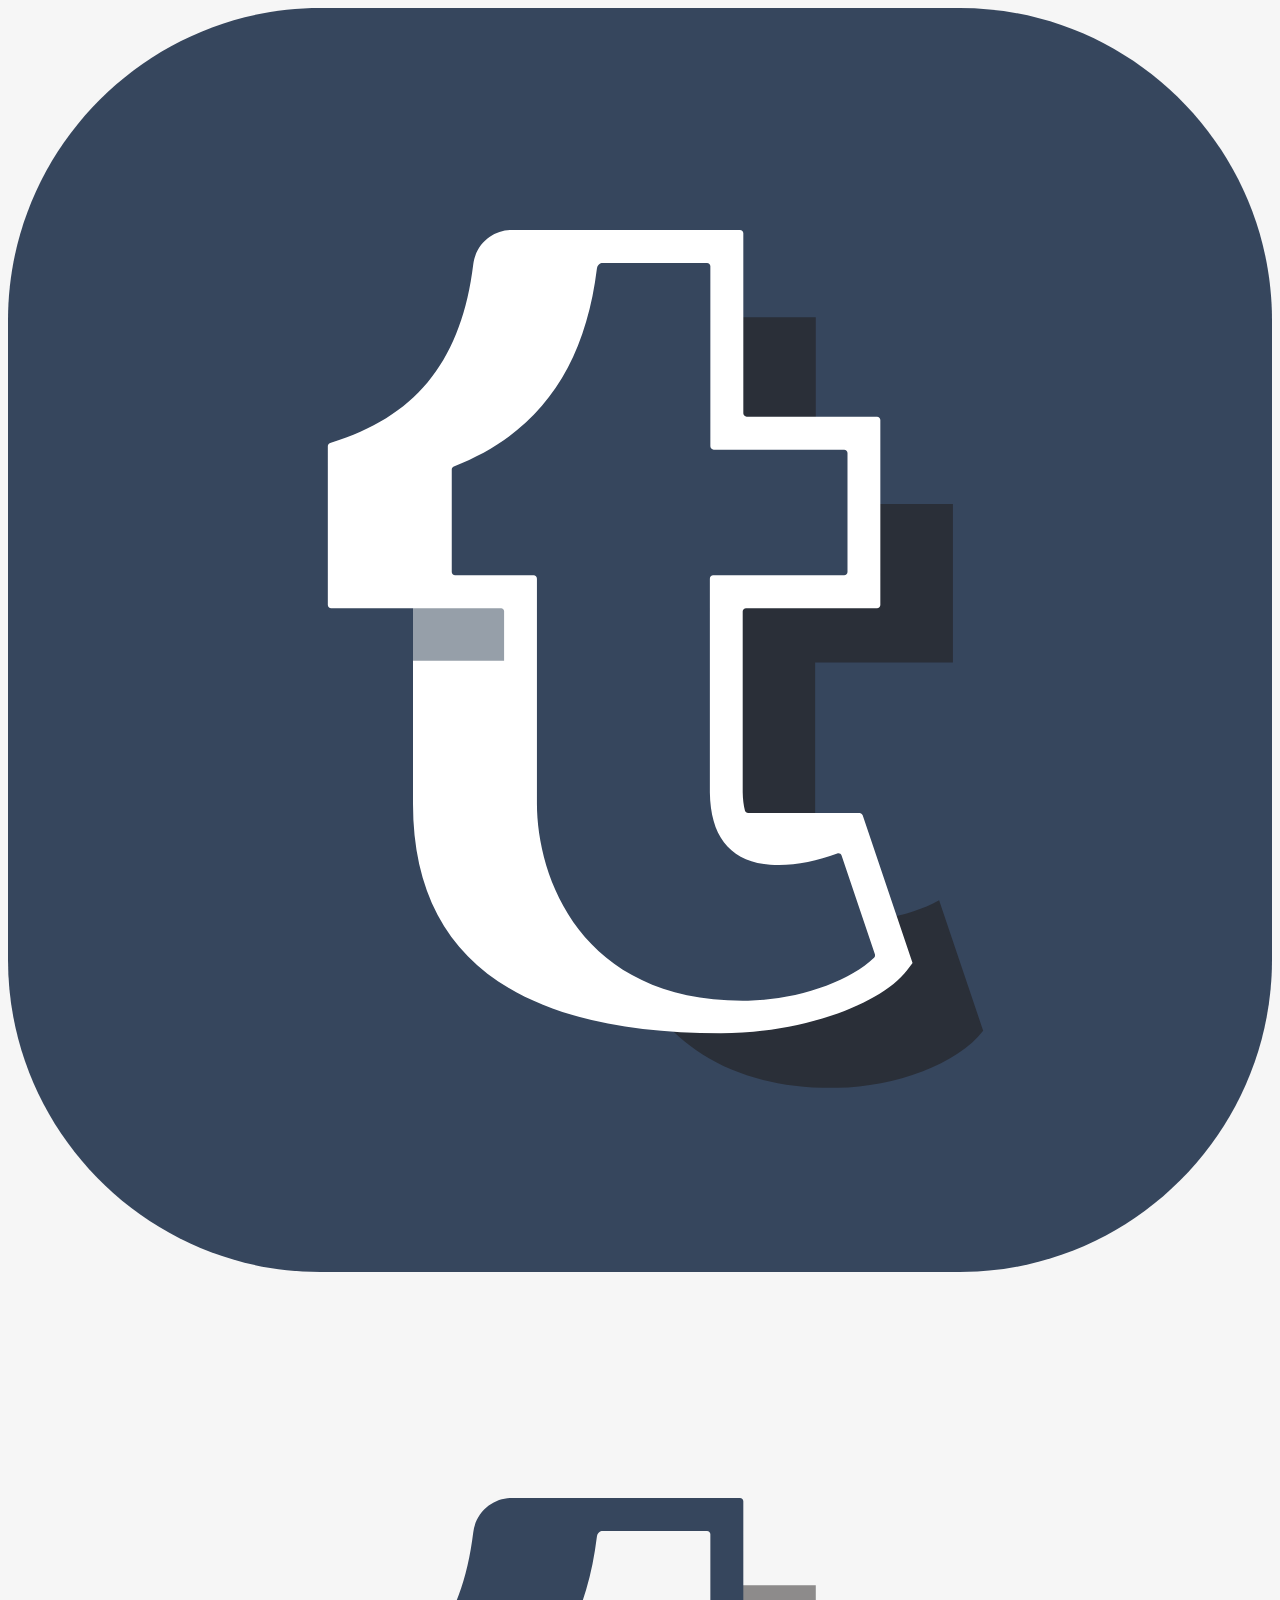
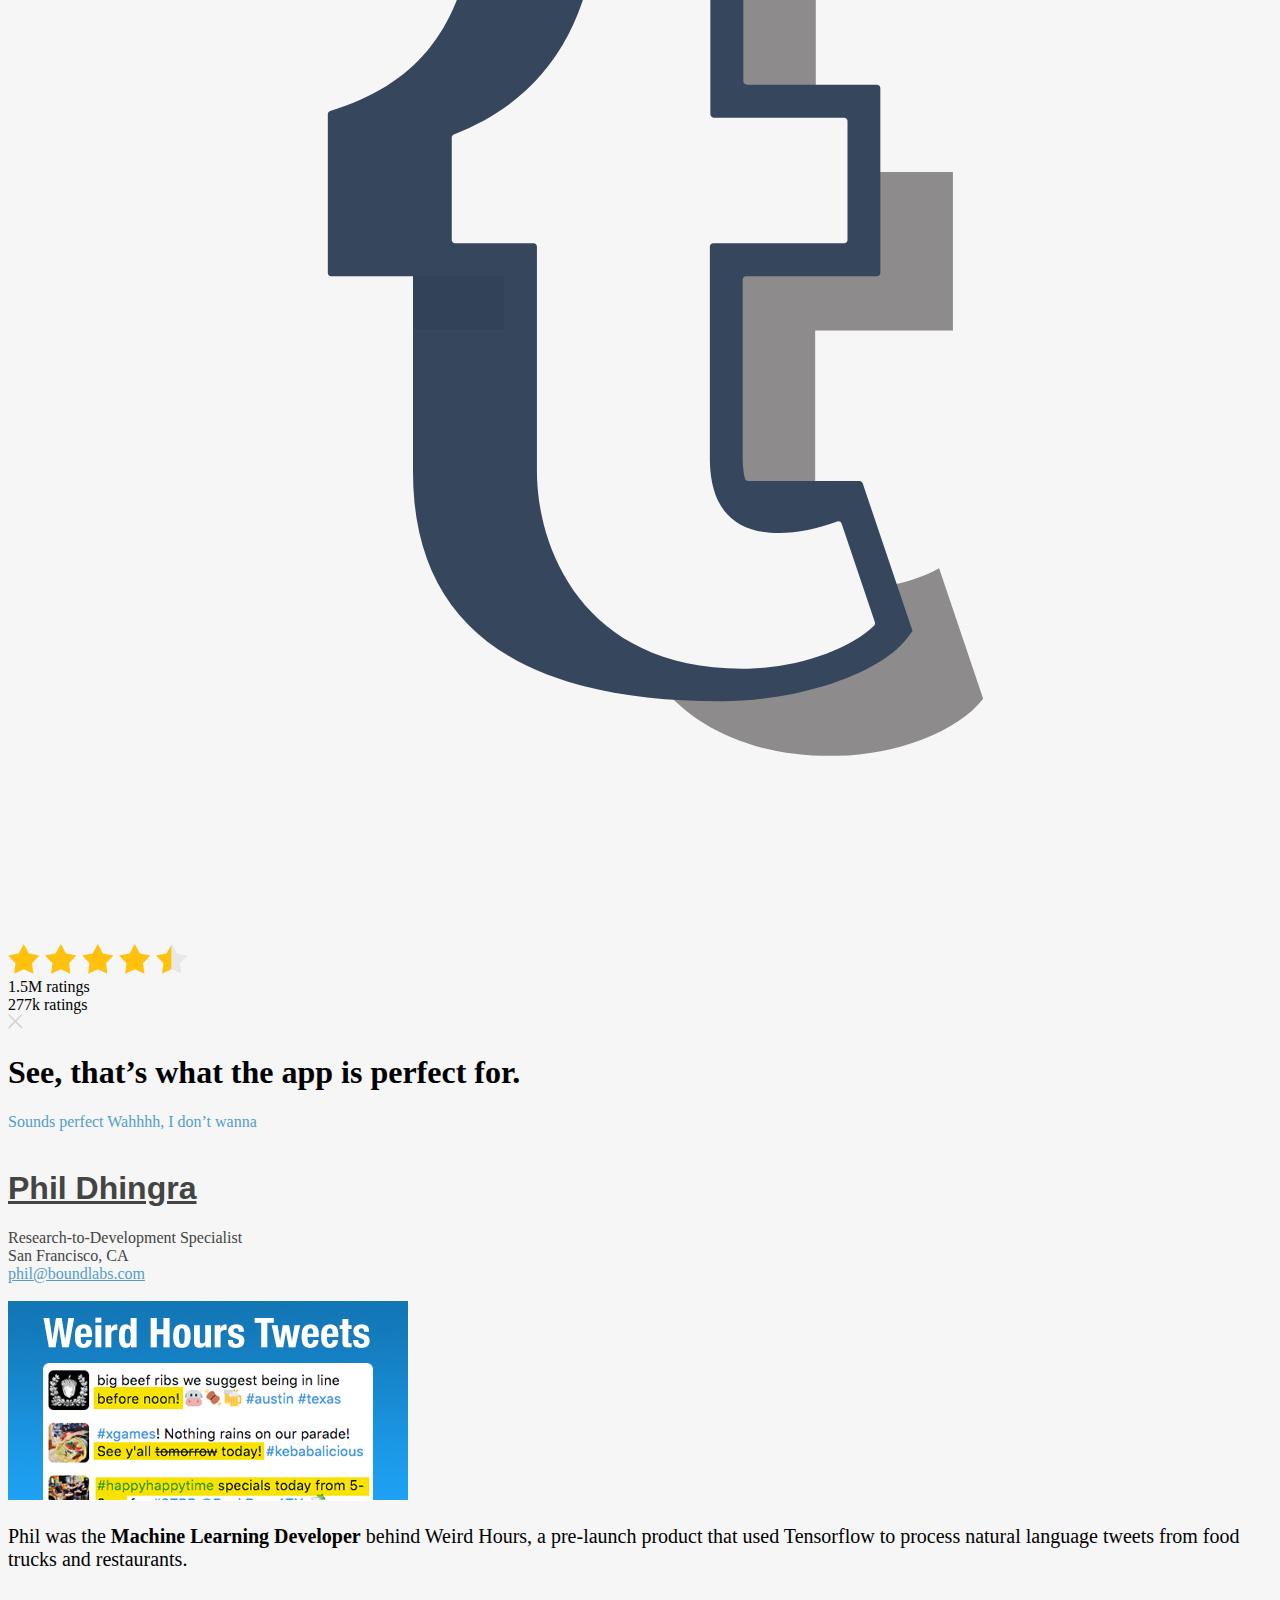
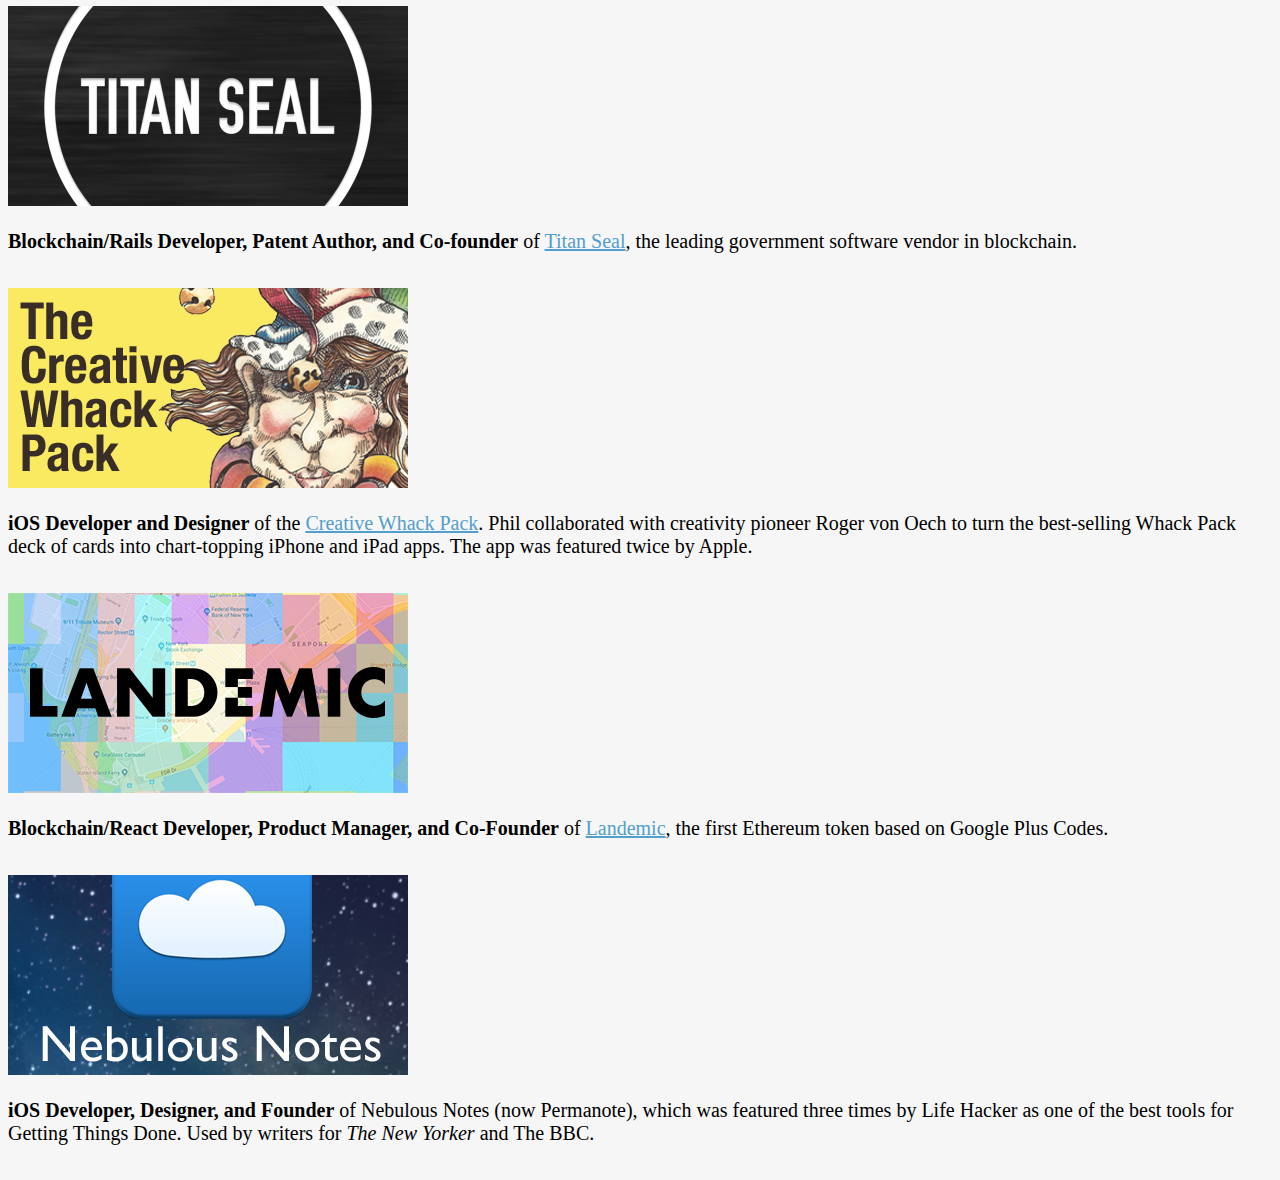
==== commit 7b139a44: "built index" ====
--- a/docs/index.html
+++ b/docs/index.html
@@ -18,8 +18,8 @@
         <style>figure{margin:0}.tmblr-iframe{position:absolute}.tmblr-iframe.hide{display:none}.tmblr-iframe--amp-cta-button{visibility:hidden;position:fixed;bottom:10px;left:50%;transform:translateX(-50%);z-index:100}.tmblr-iframe--amp-cta-button.tmblr-iframe--loaded{visibility:visible;animation:iframe-app-cta-transition .2s ease-out}</style><link rel="shortcut icon" href="https://68.media.tumblr.com/avatar_186ec81ac212_128.png">
         <link rel="apple-touch-icon-precomposed" href="https://68.media.tumblr.com/avatar_186ec81ac212_128.png">
         <link rel="alternate" type="application/rss+xml" href="https://nuclearelements.tumblr.com/rss">
-        <link rel="stylesheet" href="https://static.tumblr.com/27gzhx7/z94ot8t44/main-min.css">
-        <link rel="stylesheet" href="/tumblr/custom.css">        
+        <link rel="stylesheet" href="/styles/main-min.css">
+        <link rel="stylesheet" href="/styles/custom.css">        
         <link rel="stylesheet" media="screen" href="https://assets.tumblr.com/client/prod/standalone/blog-network-post-typography/index.build.css?_v=1ef195f8ef1d82a8c41c3f2aea1d5062"><!-- HTML5 Shiv -->
         <!--[if lt IE 9]>
             <script src="https://static.tumblr.com/hriofhd/Qj0m8pn7q/html5shiv.js"></script>
@@ -292,7 +292,103 @@
                 </div>
                 
                     <figcaption class="caption">
-                        <p><p>Phil was the <strong>Machine Learning Developer</strong> behind Weird Hours, a pre-launch product that uses Tensorflow to process natural language tweets from food trucks and restaurants.</p>
+                        <p><p>Phil was the <strong>Machine Learning Developer</strong> behind Weird Hours, a pre-launch product that used Tensorflow to process natural language tweets from food trucks and restaurants.</p>
+</p>
+                    </figcaption>
+                
+                
+            </figure>
+            
+
+
+        </section>        
+        
+    </div>
+</article><article class="photo not-page post-123659816642 " data-post-id="123659816642" >
+    <div class="post-wrapper clearfix">
+
+        <header class="post-header">
+            
+            
+        </header>
+
+        <section class="post">
+            
+
+            
+            <figure class="post-content  with-caption" data-photo-width="400">
+                <div class="photo-wrapper">
+                    <div class="photo-wrapper-inner">
+                        <img src="contents/titan-seal.png" width="400" height="200">
+                    </div>
+                </div>
+                
+                    <figcaption class="caption">
+                        <p><p><strong>Blockchain/Rails Developer, Patent Author, and Co-founder</strong> of <a href="https://titanseal.com/">Titan Seal</a>, the leading government software vendor in blockchain.</p>
+</p>
+                    </figcaption>
+                
+                
+            </figure>
+            
+
+
+        </section>        
+        
+    </div>
+</article><article class="photo not-page post-123659816642 " data-post-id="123659816642" >
+    <div class="post-wrapper clearfix">
+
+        <header class="post-header">
+            
+            
+        </header>
+
+        <section class="post">
+            
+
+            
+            <figure class="post-content  with-caption" data-photo-width="400">
+                <div class="photo-wrapper">
+                    <div class="photo-wrapper-inner">
+                        <img src="contents/whack.png" width="400" height="200">
+                    </div>
+                </div>
+                
+                    <figcaption class="caption">
+                        <p><p><strong>iOS Developer and Designer</strong> of the <a href="https://itunes.apple.com/us/app/creative-whack-pack/id307306326?mt=8&amp;uo=4&amp;at=10l74L">Creative Whack Pack</a>. Phil collaborated with creativity pioneer Roger von Oech to turn the best-selling Whack Pack deck of cards into chart-topping iPhone and iPad apps. The app was featured twice by Apple.</p>
+</p>
+                    </figcaption>
+                
+                
+            </figure>
+            
+
+
+        </section>        
+        
+    </div>
+</article><article class="photo not-page post-123659816642 " data-post-id="123659816642" >
+    <div class="post-wrapper clearfix">
+
+        <header class="post-header">
+            
+            
+        </header>
+
+        <section class="post">
+            
+
+            
+            <figure class="post-content  with-caption" data-photo-width="400">
+                <div class="photo-wrapper">
+                    <div class="photo-wrapper-inner">
+                        <img src="contents/landemic.png" width="400" height="200">
+                    </div>
+                </div>
+                
+                    <figcaption class="caption">
+                        <p><p><strong>Blockchain/React Developer, Product Manager, and Co-Founder</strong> of <a href="https://landemic.io/">Landemic</a>, the first Ethereum token based on Google Plus Codes.</p>
 </p>
                     </figcaption>
                 
@@ -324,39 +420,7 @@
                 </div>
                 
                     <figcaption class="caption">
-                        <p><p>Featured three times by Lifehacker and mentioned frequently by Merlin Mann, Nebulous Notes is one of the best tools for getting things done on iOS. It was one of the first Dropbox-iOS apps when it came out in 2010, and it is still an enduring hit. I did all the initial programming and now manage its development using programmers from Elance. <a href="https://appstore.com/">View on the App Store</a></p>
-</p>
-                    </figcaption>
-                
-                
-            </figure>
-            
-
-
-        </section>        
-        
-    </div>
-</article><article class="photo not-page post-123659816642 " data-post-id="123659816642" >
-    <div class="post-wrapper clearfix">
-
-        <header class="post-header">
-            
-            
-        </header>
-
-        <section class="post">
-            
-
-            
-            <figure class="post-content  with-caption" data-photo-width="400">
-                <div class="photo-wrapper">
-                    <div class="photo-wrapper-inner">
-                        <img src="contents/whack.png" width="400" height="200">
-                    </div>
-                </div>
-                
-                    <figcaption class="caption">
-                        <p><p>Between 2008 and 2012, Phil collaborated with creativity pioneer Roger von Oech to turn the best-selling Whack Pack deck of cards into chart-topping iPhone and iPad apps. The app was featured twice by Apple and is <a href="https://itunes.apple.com/us/app/creative-whack-pack/id307306326?mt=8&amp;uo=4&amp;at=10l74L">available on the app store</a></p>
+                        <p><p><strong>iOS Developer, Designer, and Founder</strong> of Nebulous Notes (now Permanote), which was featured three times by Life Hacker as one of the best tools for Getting Things Done. Used by writers for <em>The New Yorker</em> and The BBC.</p>
 </p>
                     </figcaption>
                 
--- a/docs/custom.css
+++ b/docs/custom.css
@@ -23,4 +23,8 @@
 
 #posts article {
     margin-bottom: 35px;
+}
+
+.caption {
+    font-size: 20px;
 }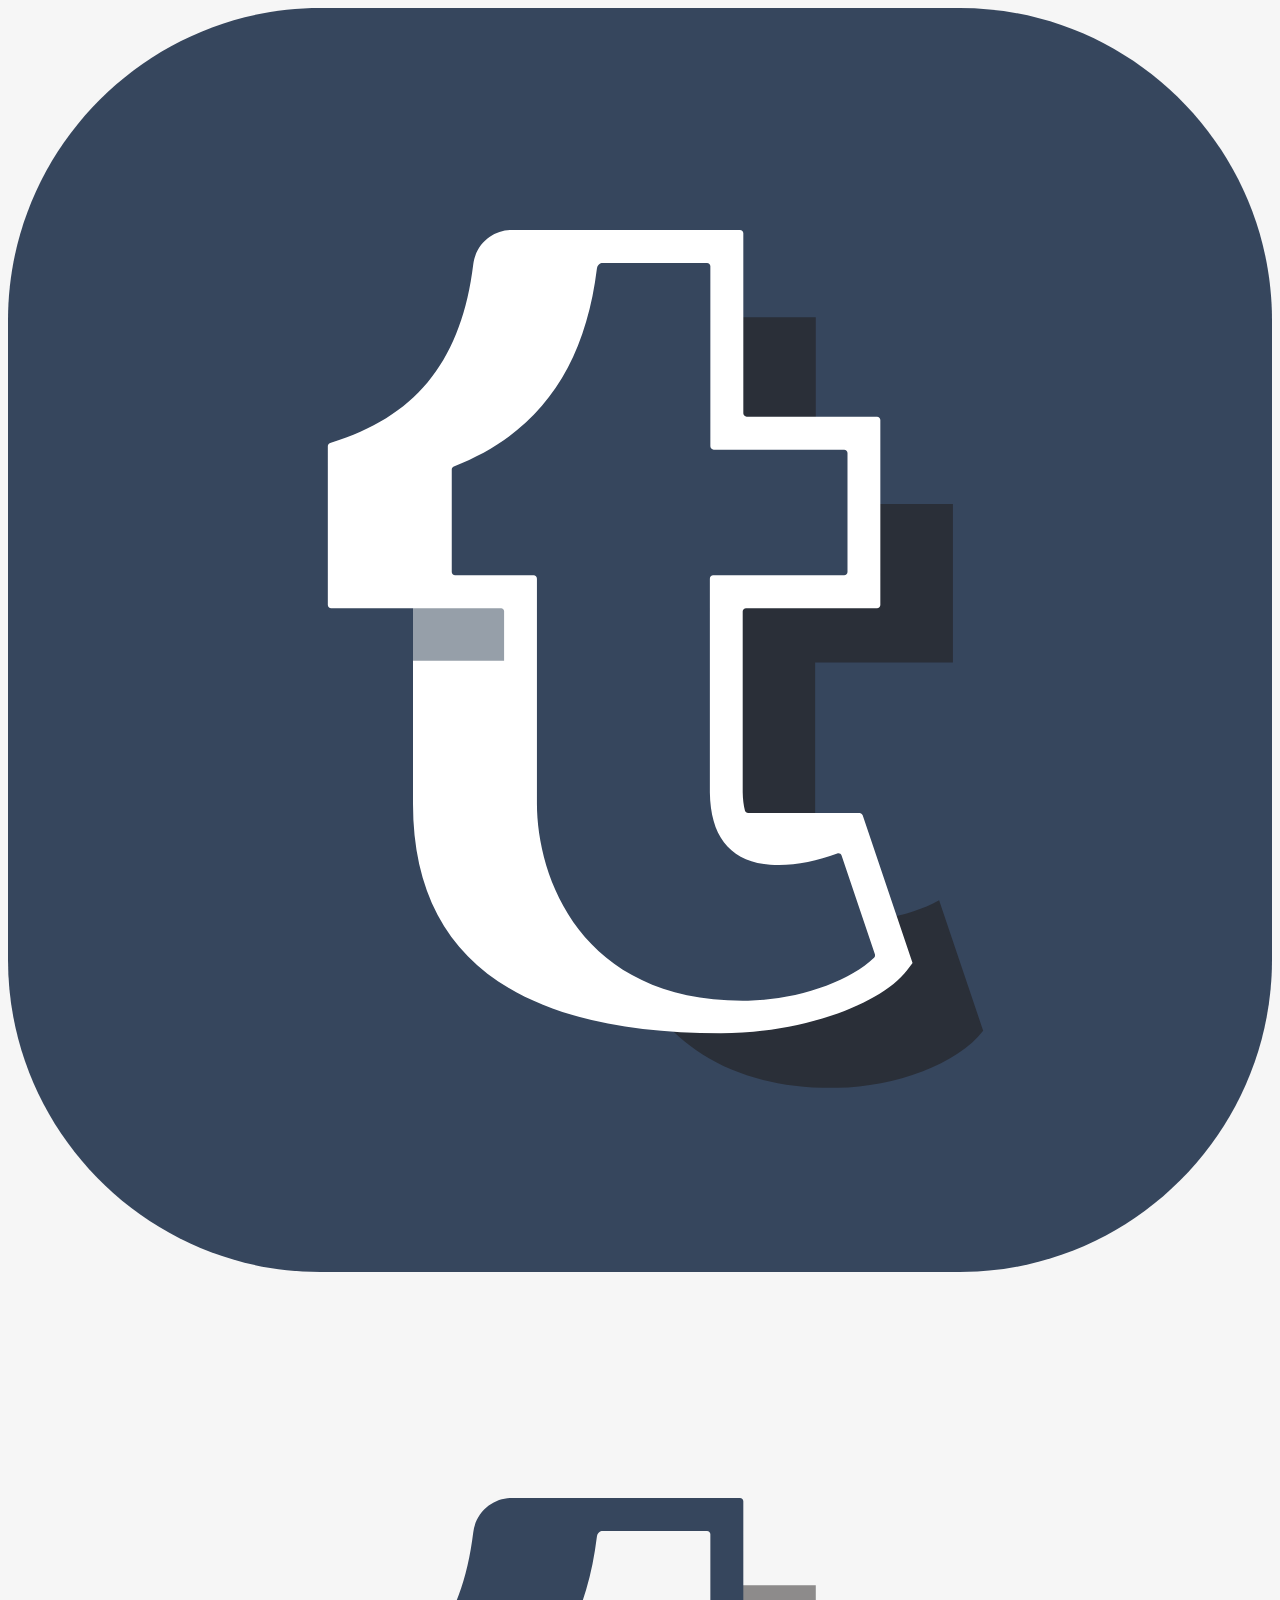
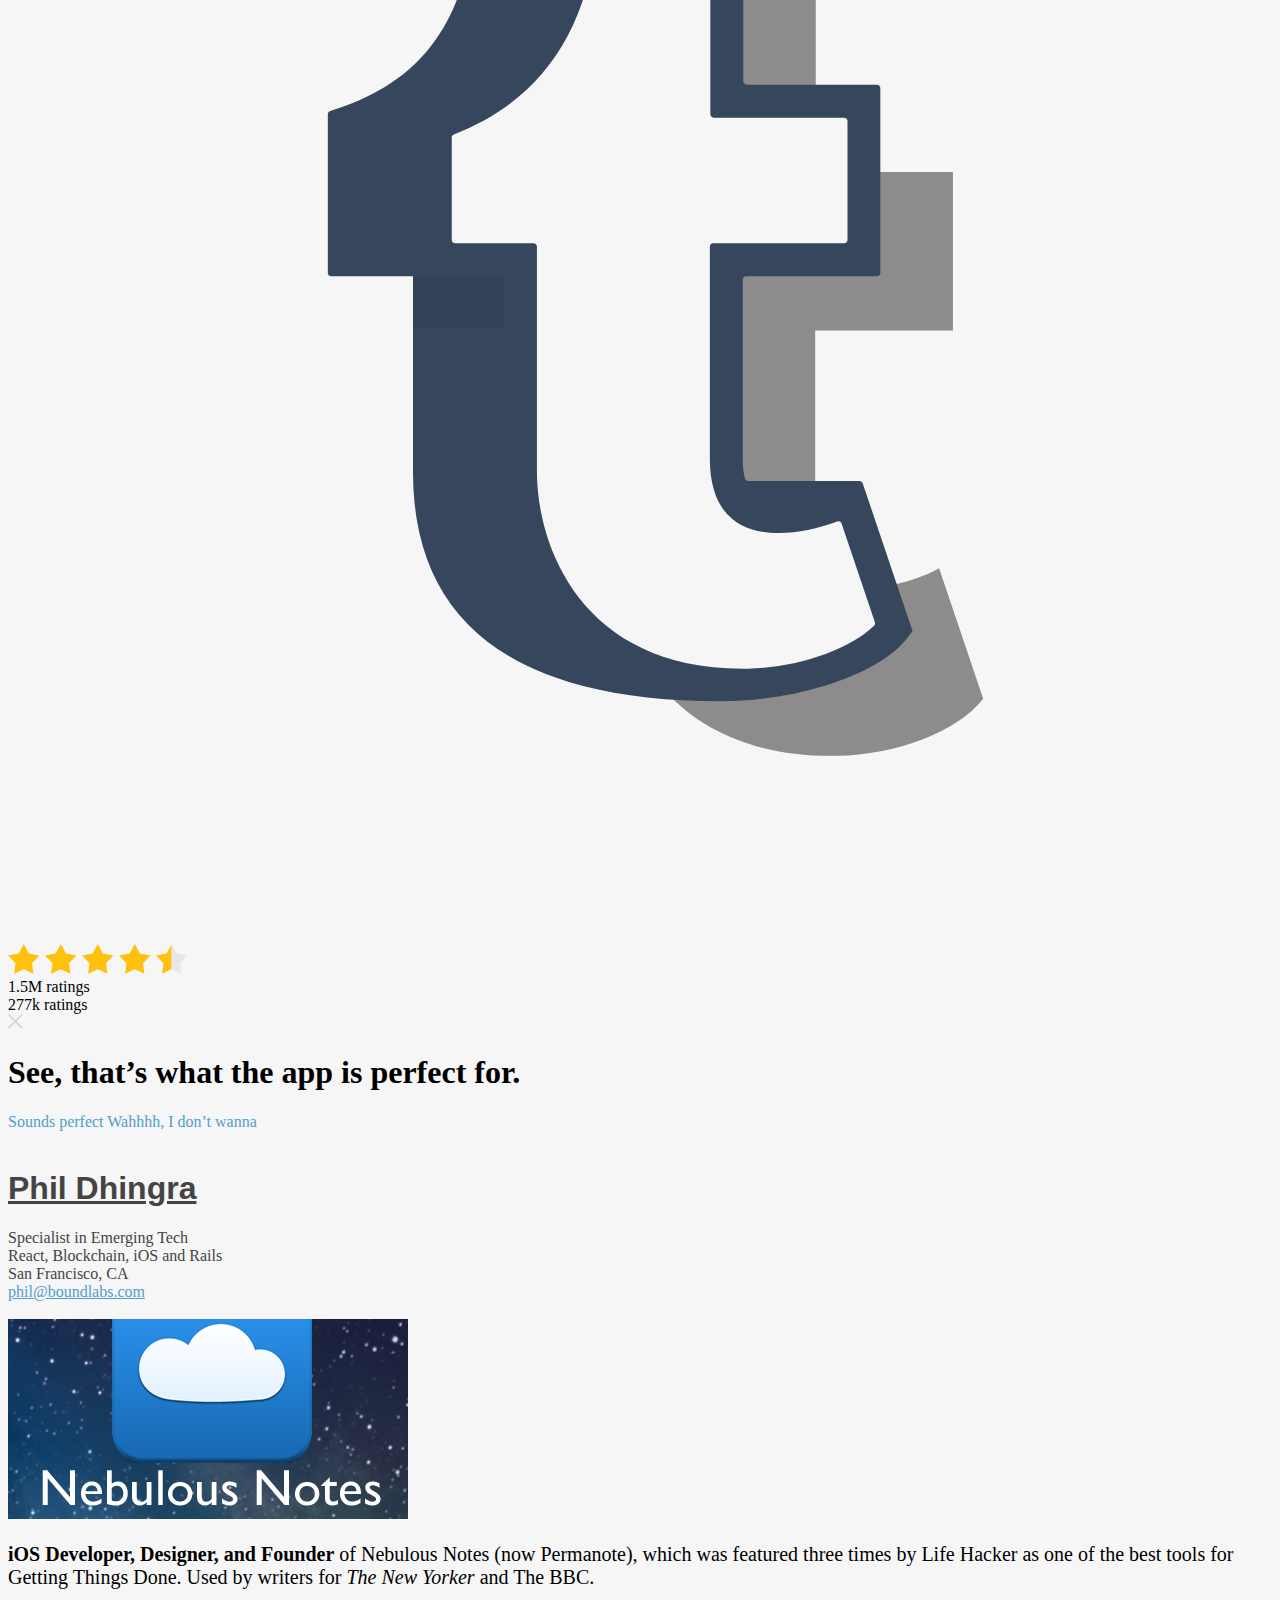
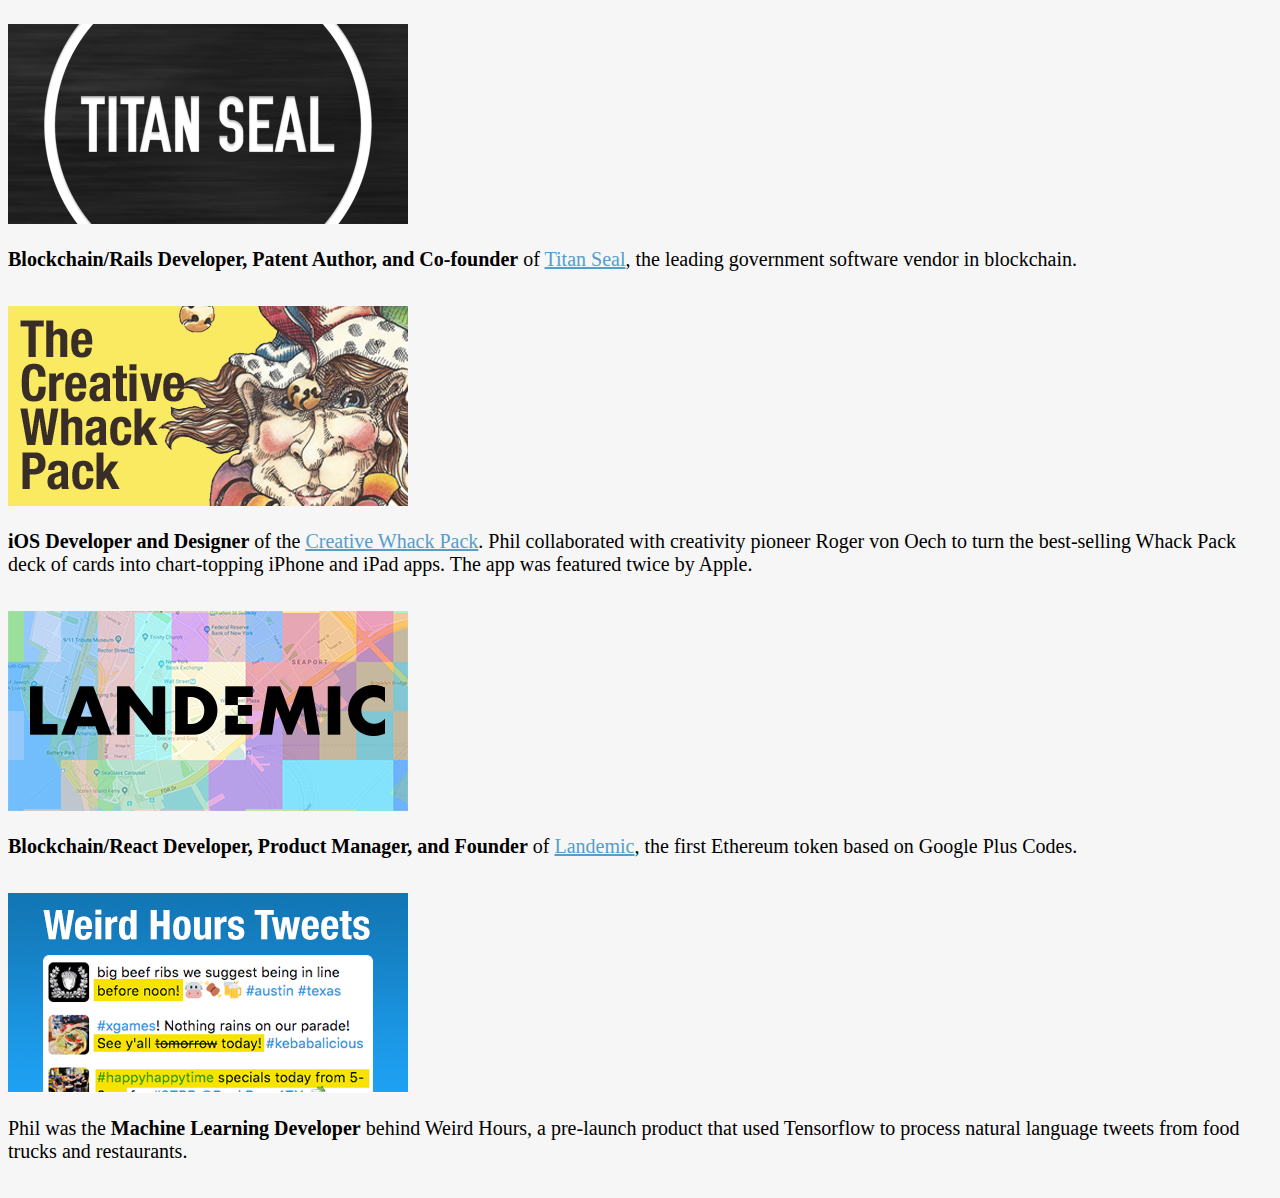
==== commit b98f01e9: "updated titles and order" ====
--- a/docs/index.html
+++ b/docs/index.html
@@ -8,7 +8,7 @@
         <meta charset="utf-8">
         <title>Phil Dhingra</title>
         
-        <meta name="description" content="Research-to-Development Specialist in San Francisco, CA">
+        <meta name="description" content="Specialist in Emerging Tech<br>React, Blockchain, iOS and Rails in San Francisco, CA">
         
 
         
@@ -125,7 +125,7 @@
             /* Custom CSS */
             
         </style><link rel="stylesheet" href="custom.css">
-    <link rel="alternate" href="android-app://com.tumblr/tumblr/x-callback-url/blog?blogName=nuclearelements" /><link rel="alternate" href="ios-app://305343404/tumblr/x-callback-url/blog?blogName=nuclearelements" /><script src="https://assets.tumblr.com/assets/scripts/tumblelog_post_message_queue.js?_v=a8938c0e77cf8b1347c2e8acd1ee607c"></script><!-- BEGIN TUMBLR FACEBOOK OPENGRAPH TAGS --><!-- If you'd like to specify your own Open Graph tags, define the og:url and og:title tags in your theme's HTML. --><!-- Read more: http://ogp.me/ --><meta property="fb:app_id" content="48119224995" /><meta property="og:title" content="Phil Dhingra" /><meta property="og:url" content="https://nuclearelements.tumblr.com/?og=1" /><meta property="og:description" content="Research-to-Development Specialist in San Francisco, CA" /><meta property="og:type" content="tumblr-feed:tumblelog" /><meta property="og:image" content="https://68.media.tumblr.com/avatar_186ec81ac212_128.png" /><meta property="al:ios:url" content="tumblr://x-callback-url/blog?blogName=nuclearelements" /><meta property="al:ios:app_name" content="Tumblr" /><meta property="al:ios:app_store_id" content="305343404" /><meta property="al:android:url" content="tumblr://x-callback-url/blog?blogName=nuclearelements" /><meta property="al:android:app_name" content="Tumblr" /><meta property="al:android:package" content="com.tumblr" /><!-- END TUMBLR FACEBOOK OPENGRAPH TAGS --><!-- TWITTER TAGS --><meta charset="utf-8"><meta name="twitter:site" content="tumblr" /><meta name="twitter:card" content="app" /><meta name="twitter:description" content="nuclearelements" /><meta name="twitter:title" content="nuclearelements" /><meta name="twitter:app:name:iphone" content="Tumblr" /><meta name="twitter:app:name:ipad" content="Tumblr" /><meta name="twitter:app:name:googleplay" content="Tumblr" /><meta name="twitter:app:id:iphone" content="305343404" /><meta name="twitter:app:id:ipad" content="305343404" /><meta name="twitter:app:id:googleplay" content="com.tumblr" /><meta name="twitter:app:url:iphone" content="tumblr://x-callback-url/blog?blogName=nuclearelements&amp;referrer=twitter-cards" /><meta name="twitter:app:url:ipad" content="tumblr://x-callback-url/blog?blogName=nuclearelements&amp;referrer=twitter-cards" /><meta name="twitter:app:url:googleplay" content="tumblr://x-callback-url/blog?blogName=nuclearelements&amp;referrer=twitter-cards" /><!-- GOOGLE CAROUSEL --><script type="application/ld+json">
+    <link rel="alternate" href="android-app://com.tumblr/tumblr/x-callback-url/blog?blogName=nuclearelements" /><link rel="alternate" href="ios-app://305343404/tumblr/x-callback-url/blog?blogName=nuclearelements" /><script src="https://assets.tumblr.com/assets/scripts/tumblelog_post_message_queue.js?_v=a8938c0e77cf8b1347c2e8acd1ee607c"></script><!-- BEGIN TUMBLR FACEBOOK OPENGRAPH TAGS --><!-- If you'd like to specify your own Open Graph tags, define the og:url and og:title tags in your theme's HTML. --><!-- Read more: http://ogp.me/ --><meta property="fb:app_id" content="48119224995" /><meta property="og:title" content="Phil Dhingra" /><meta property="og:url" content="https://nuclearelements.tumblr.com/?og=1" /><meta property="og:description" content="Specialist in Emerging Tech<br>React, Blockchain, iOS and Rails in San Francisco, CA" /><meta property="og:type" content="tumblr-feed:tumblelog" /><meta property="og:image" content="https://68.media.tumblr.com/avatar_186ec81ac212_128.png" /><meta property="al:ios:url" content="tumblr://x-callback-url/blog?blogName=nuclearelements" /><meta property="al:ios:app_name" content="Tumblr" /><meta property="al:ios:app_store_id" content="305343404" /><meta property="al:android:url" content="tumblr://x-callback-url/blog?blogName=nuclearelements" /><meta property="al:android:app_name" content="Tumblr" /><meta property="al:android:package" content="com.tumblr" /><!-- END TUMBLR FACEBOOK OPENGRAPH TAGS --><!-- TWITTER TAGS --><meta charset="utf-8"><meta name="twitter:site" content="tumblr" /><meta name="twitter:card" content="app" /><meta name="twitter:description" content="nuclearelements" /><meta name="twitter:title" content="nuclearelements" /><meta name="twitter:app:name:iphone" content="Tumblr" /><meta name="twitter:app:name:ipad" content="Tumblr" /><meta name="twitter:app:name:googleplay" content="Tumblr" /><meta name="twitter:app:id:iphone" content="305343404" /><meta name="twitter:app:id:ipad" content="305343404" /><meta name="twitter:app:id:googleplay" content="com.tumblr" /><meta name="twitter:app:url:iphone" content="tumblr://x-callback-url/blog?blogName=nuclearelements&amp;referrer=twitter-cards" /><meta name="twitter:app:url:ipad" content="tumblr://x-callback-url/blog?blogName=nuclearelements&amp;referrer=twitter-cards" /><meta name="twitter:app:url:googleplay" content="tumblr://x-callback-url/blog?blogName=nuclearelements&amp;referrer=twitter-cards" /><!-- GOOGLE CAROUSEL --><script type="application/ld+json">
     {"@type":"ItemList","url":"https:\/\/nuclearelements.tumblr.com","itemListElement":[{"@type":"ListItem","position":1,"url":"https:\/\/nuclearelements.tumblr.com\/post\/123659816642\/technical-advisor-for-investors-in-bitcoin"},{"@type":"ListItem","position":2,"url":"https:\/\/nuclearelements.tumblr.com\/post\/58929182375\/featured-three-times-by-lifehacker-and-mentioned"},{"@type":"ListItem","position":3,"url":"https:\/\/nuclearelements.tumblr.com\/post\/58938611948\/phil-delivered-the-keynote-during-hallmarks-trend"},{"@type":"ListItem","position":4,"url":"https:\/\/nuclearelements.tumblr.com\/post\/58934738788\/between-2008-and-2012-phil-collaborated-with"},{"@type":"ListItem","position":5,"url":"https:\/\/nuclearelements.tumblr.com\/post\/58935814201\/featured-on-cnn-phil-launched-the-ruby-on"},{"@type":"ListItem","position":6,"url":"https:\/\/nuclearelements.tumblr.com\/post\/58933639587\/between-2010-and-2011-phil-doubled-mutual"}],"@context":"http:\/\/schema.org"}</script><link rel="canonical" href="https://nuclearelements.tumblr.com" /></head>
     <body data-urlencoded-name="nuclearelements" class="regular index-page display-related-posts">
 
@@ -233,7 +233,7 @@
                             
                             
                             <span class="description">
-                                Research-to-Development Specialist<br/>San Francisco, CA<br><a href="mailto:phil@boundlabs.com">phil@boundlabs.com</a><br><br>                            </span>
+                                Specialist in Emerging Tech<br>React, Blockchain, iOS and Rails<br/>San Francisco, CA<br><a href="mailto:phil@boundlabs.com">phil@boundlabs.com</a><br><br>                            </span>
                             
                         </div>
                     </div>
@@ -287,12 +287,12 @@
             <figure class="post-content  with-caption" data-photo-width="400">
                 <div class="photo-wrapper">
                     <div class="photo-wrapper-inner">
-                        <img src="contents/weird-hours.png" width="400" height="200">
+                        <img src="contents/permanote.png" width="400" height="200">
                     </div>
                 </div>
                 
                     <figcaption class="caption">
-                        <p><p>Phil was the <strong>Machine Learning Developer</strong> behind Weird Hours, a pre-launch product that used Tensorflow to process natural language tweets from food trucks and restaurants.</p>
+                        <p><p><strong>iOS Developer, Designer, and Founder</strong> of Nebulous Notes (now Permanote), which was featured three times by Life Hacker as one of the best tools for Getting Things Done. Used by writers for <em>The New Yorker</em> and The BBC.</p>
 </p>
                     </figcaption>
                 
@@ -388,7 +388,7 @@
                 </div>
                 
                     <figcaption class="caption">
-                        <p><p><strong>Blockchain/React Developer, Product Manager, and Co-Founder</strong> of <a href="https://landemic.io/">Landemic</a>, the first Ethereum token based on Google Plus Codes.</p>
+                        <p><p><strong>Blockchain/React Developer, Product Manager, and Founder</strong> of <a href="https://landemic.io/">Landemic</a>, the first Ethereum token based on Google Plus Codes.</p>
 </p>
                     </figcaption>
                 
@@ -415,12 +415,12 @@
             <figure class="post-content  with-caption" data-photo-width="400">
                 <div class="photo-wrapper">
                     <div class="photo-wrapper-inner">
-                        <img src="contents/permanote.png" width="400" height="200">
+                        <img src="contents/weird-hours.png" width="400" height="200">
                     </div>
                 </div>
                 
                     <figcaption class="caption">
-                        <p><p><strong>iOS Developer, Designer, and Founder</strong> of Nebulous Notes (now Permanote), which was featured three times by Life Hacker as one of the best tools for Getting Things Done. Used by writers for <em>The New Yorker</em> and The BBC.</p>
+                        <p><p>Phil was the <strong>Machine Learning Developer</strong> behind Weird Hours, a pre-launch product that used Tensorflow to process natural language tweets from food trucks and restaurants.</p>
 </p>
                     </figcaption>
                 
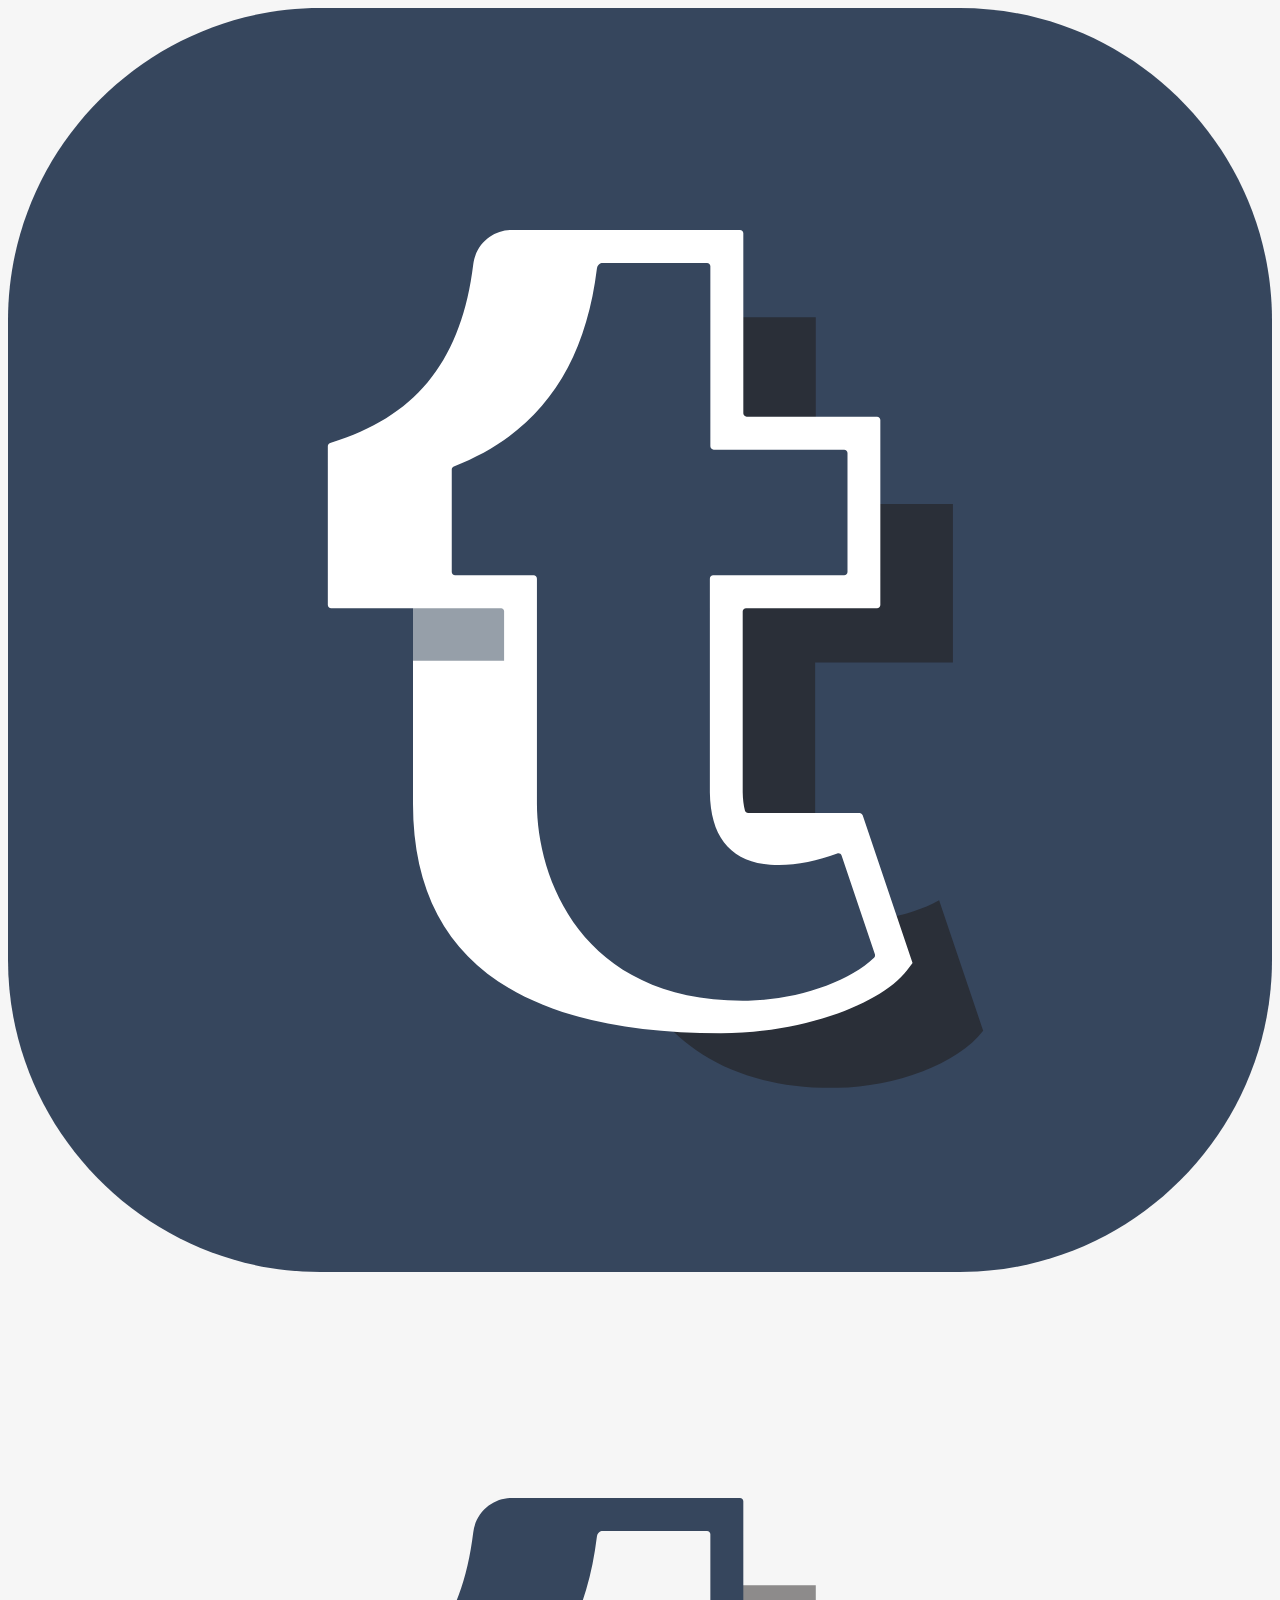
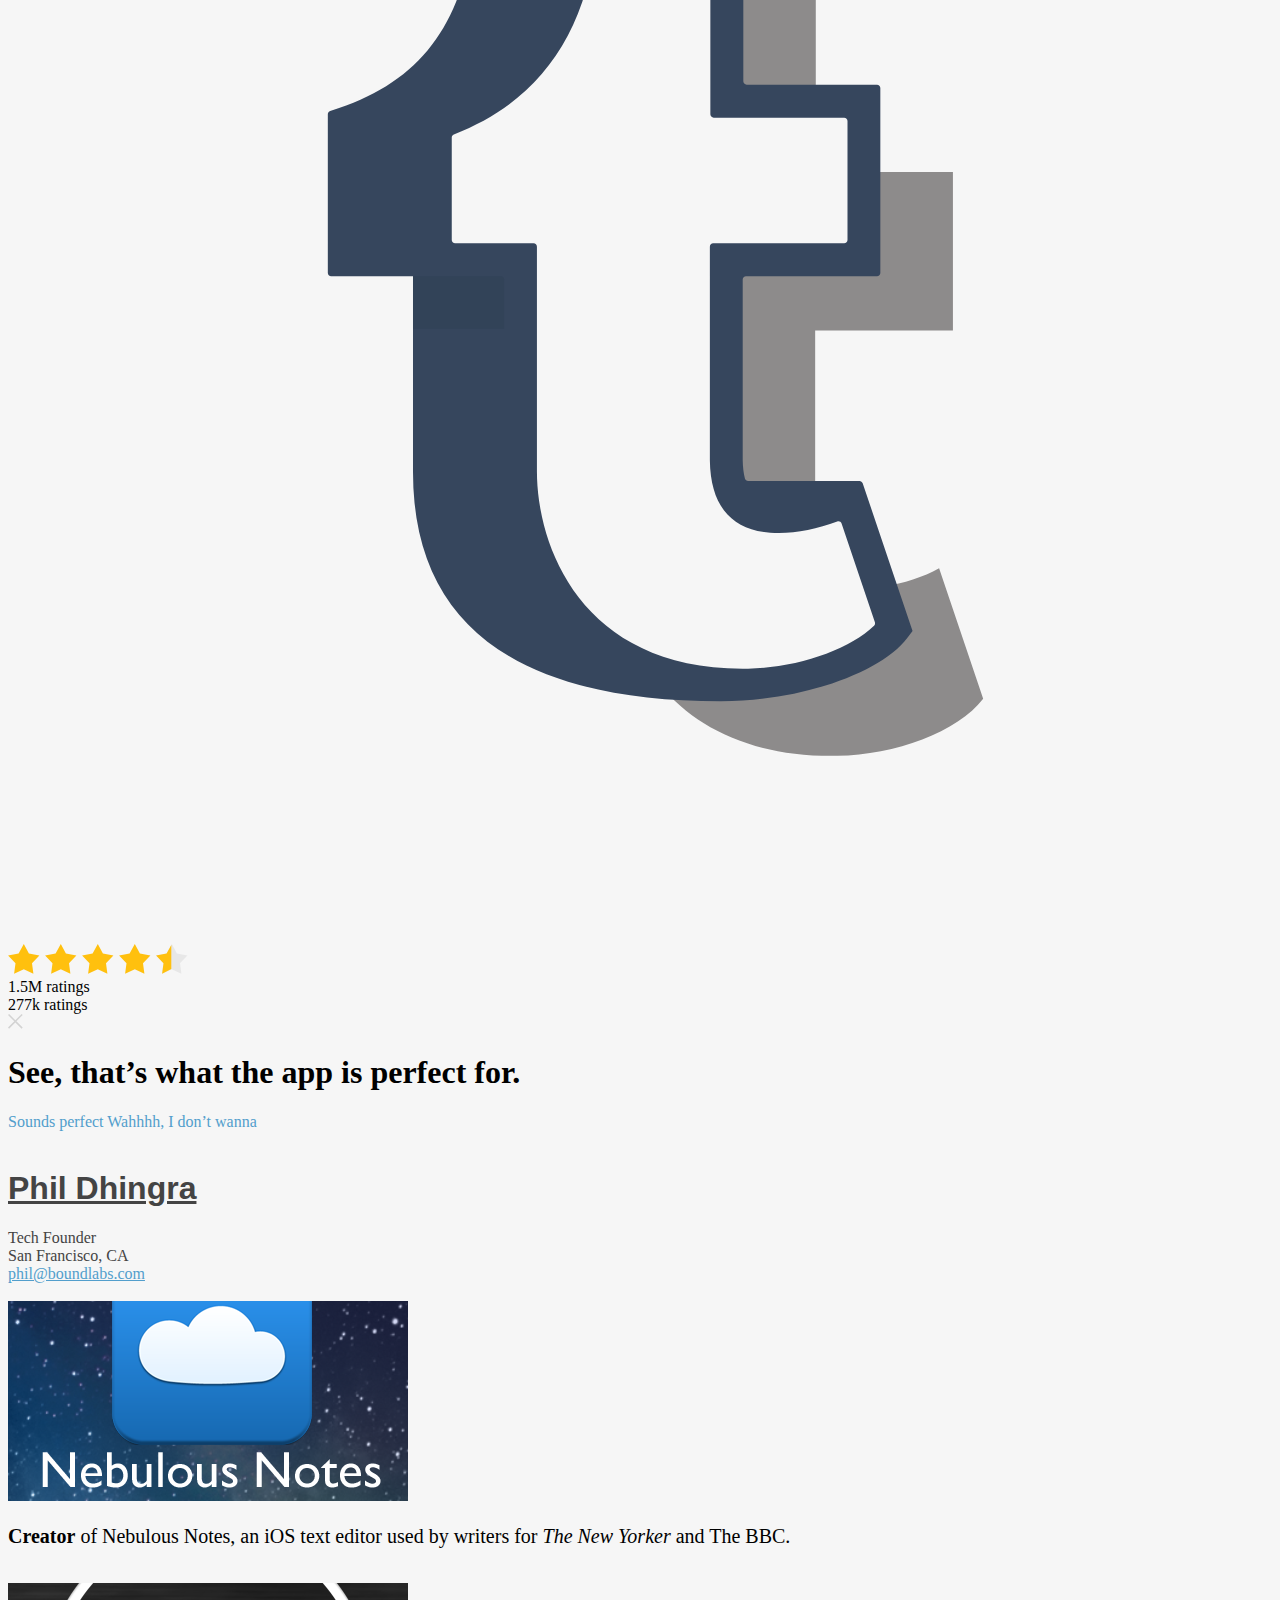
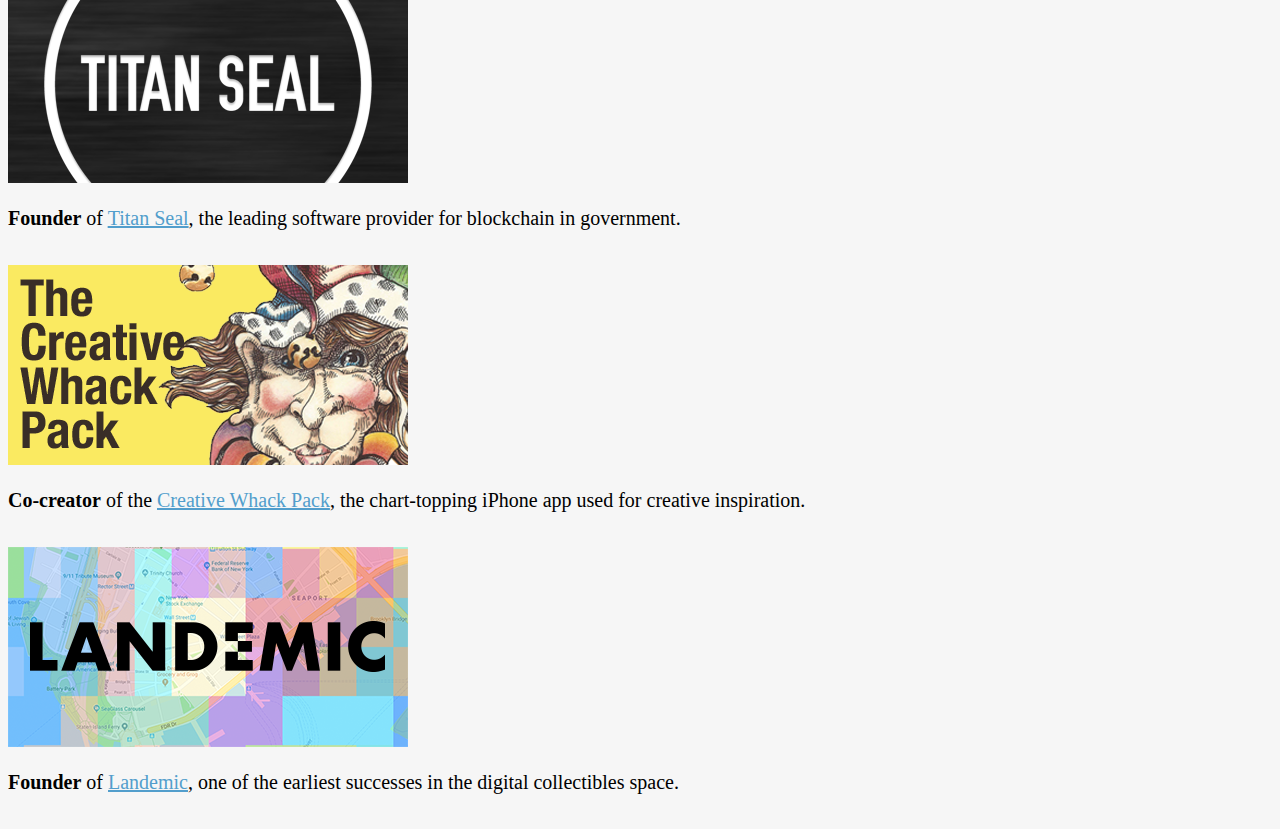
==== commit 08a6b0d7: "updated for serial foundership" ====
--- a/docs/index.html
+++ b/docs/index.html
@@ -8,7 +8,7 @@
         <meta charset="utf-8">
         <title>Phil Dhingra</title>
         
-        <meta name="description" content="Specialist in Emerging Tech<br>React, Blockchain, iOS and Rails in San Francisco, CA">
+        <meta name="description" content="Tech Founder in San Francisco, CA">
         
 
         
@@ -125,7 +125,7 @@
             /* Custom CSS */
             
         </style><link rel="stylesheet" href="custom.css">
-    <link rel="alternate" href="android-app://com.tumblr/tumblr/x-callback-url/blog?blogName=nuclearelements" /><link rel="alternate" href="ios-app://305343404/tumblr/x-callback-url/blog?blogName=nuclearelements" /><script src="https://assets.tumblr.com/assets/scripts/tumblelog_post_message_queue.js?_v=a8938c0e77cf8b1347c2e8acd1ee607c"></script><!-- BEGIN TUMBLR FACEBOOK OPENGRAPH TAGS --><!-- If you'd like to specify your own Open Graph tags, define the og:url and og:title tags in your theme's HTML. --><!-- Read more: http://ogp.me/ --><meta property="fb:app_id" content="48119224995" /><meta property="og:title" content="Phil Dhingra" /><meta property="og:url" content="https://nuclearelements.tumblr.com/?og=1" /><meta property="og:description" content="Specialist in Emerging Tech<br>React, Blockchain, iOS and Rails in San Francisco, CA" /><meta property="og:type" content="tumblr-feed:tumblelog" /><meta property="og:image" content="https://68.media.tumblr.com/avatar_186ec81ac212_128.png" /><meta property="al:ios:url" content="tumblr://x-callback-url/blog?blogName=nuclearelements" /><meta property="al:ios:app_name" content="Tumblr" /><meta property="al:ios:app_store_id" content="305343404" /><meta property="al:android:url" content="tumblr://x-callback-url/blog?blogName=nuclearelements" /><meta property="al:android:app_name" content="Tumblr" /><meta property="al:android:package" content="com.tumblr" /><!-- END TUMBLR FACEBOOK OPENGRAPH TAGS --><!-- TWITTER TAGS --><meta charset="utf-8"><meta name="twitter:site" content="tumblr" /><meta name="twitter:card" content="app" /><meta name="twitter:description" content="nuclearelements" /><meta name="twitter:title" content="nuclearelements" /><meta name="twitter:app:name:iphone" content="Tumblr" /><meta name="twitter:app:name:ipad" content="Tumblr" /><meta name="twitter:app:name:googleplay" content="Tumblr" /><meta name="twitter:app:id:iphone" content="305343404" /><meta name="twitter:app:id:ipad" content="305343404" /><meta name="twitter:app:id:googleplay" content="com.tumblr" /><meta name="twitter:app:url:iphone" content="tumblr://x-callback-url/blog?blogName=nuclearelements&amp;referrer=twitter-cards" /><meta name="twitter:app:url:ipad" content="tumblr://x-callback-url/blog?blogName=nuclearelements&amp;referrer=twitter-cards" /><meta name="twitter:app:url:googleplay" content="tumblr://x-callback-url/blog?blogName=nuclearelements&amp;referrer=twitter-cards" /><!-- GOOGLE CAROUSEL --><script type="application/ld+json">
+    <link rel="alternate" href="android-app://com.tumblr/tumblr/x-callback-url/blog?blogName=nuclearelements" /><link rel="alternate" href="ios-app://305343404/tumblr/x-callback-url/blog?blogName=nuclearelements" /><script src="https://assets.tumblr.com/assets/scripts/tumblelog_post_message_queue.js?_v=a8938c0e77cf8b1347c2e8acd1ee607c"></script><!-- BEGIN TUMBLR FACEBOOK OPENGRAPH TAGS --><!-- If you'd like to specify your own Open Graph tags, define the og:url and og:title tags in your theme's HTML. --><!-- Read more: http://ogp.me/ --><meta property="fb:app_id" content="48119224995" /><meta property="og:title" content="Phil Dhingra" /><meta property="og:url" content="https://nuclearelements.tumblr.com/?og=1" /><meta property="og:description" content="Tech Founder in San Francisco, CA" /><meta property="og:type" content="tumblr-feed:tumblelog" /><meta property="og:image" content="https://68.media.tumblr.com/avatar_186ec81ac212_128.png" /><meta property="al:ios:url" content="tumblr://x-callback-url/blog?blogName=nuclearelements" /><meta property="al:ios:app_name" content="Tumblr" /><meta property="al:ios:app_store_id" content="305343404" /><meta property="al:android:url" content="tumblr://x-callback-url/blog?blogName=nuclearelements" /><meta property="al:android:app_name" content="Tumblr" /><meta property="al:android:package" content="com.tumblr" /><!-- END TUMBLR FACEBOOK OPENGRAPH TAGS --><!-- TWITTER TAGS --><meta charset="utf-8"><meta name="twitter:site" content="tumblr" /><meta name="twitter:card" content="app" /><meta name="twitter:description" content="nuclearelements" /><meta name="twitter:title" content="nuclearelements" /><meta name="twitter:app:name:iphone" content="Tumblr" /><meta name="twitter:app:name:ipad" content="Tumblr" /><meta name="twitter:app:name:googleplay" content="Tumblr" /><meta name="twitter:app:id:iphone" content="305343404" /><meta name="twitter:app:id:ipad" content="305343404" /><meta name="twitter:app:id:googleplay" content="com.tumblr" /><meta name="twitter:app:url:iphone" content="tumblr://x-callback-url/blog?blogName=nuclearelements&amp;referrer=twitter-cards" /><meta name="twitter:app:url:ipad" content="tumblr://x-callback-url/blog?blogName=nuclearelements&amp;referrer=twitter-cards" /><meta name="twitter:app:url:googleplay" content="tumblr://x-callback-url/blog?blogName=nuclearelements&amp;referrer=twitter-cards" /><!-- GOOGLE CAROUSEL --><script type="application/ld+json">
     {"@type":"ItemList","url":"https:\/\/nuclearelements.tumblr.com","itemListElement":[{"@type":"ListItem","position":1,"url":"https:\/\/nuclearelements.tumblr.com\/post\/123659816642\/technical-advisor-for-investors-in-bitcoin"},{"@type":"ListItem","position":2,"url":"https:\/\/nuclearelements.tumblr.com\/post\/58929182375\/featured-three-times-by-lifehacker-and-mentioned"},{"@type":"ListItem","position":3,"url":"https:\/\/nuclearelements.tumblr.com\/post\/58938611948\/phil-delivered-the-keynote-during-hallmarks-trend"},{"@type":"ListItem","position":4,"url":"https:\/\/nuclearelements.tumblr.com\/post\/58934738788\/between-2008-and-2012-phil-collaborated-with"},{"@type":"ListItem","position":5,"url":"https:\/\/nuclearelements.tumblr.com\/post\/58935814201\/featured-on-cnn-phil-launched-the-ruby-on"},{"@type":"ListItem","position":6,"url":"https:\/\/nuclearelements.tumblr.com\/post\/58933639587\/between-2010-and-2011-phil-doubled-mutual"}],"@context":"http:\/\/schema.org"}</script><link rel="canonical" href="https://nuclearelements.tumblr.com" /></head>
     <body data-urlencoded-name="nuclearelements" class="regular index-page display-related-posts">
 
@@ -233,7 +233,7 @@
                             
                             
                             <span class="description">
-                                Specialist in Emerging Tech<br>React, Blockchain, iOS and Rails<br/>San Francisco, CA<br><a href="mailto:phil@boundlabs.com">phil@boundlabs.com</a><br><br>                            </span>
+                                Tech Founder<br/>San Francisco, CA<br><a href="mailto:phil@boundlabs.com">phil@boundlabs.com</a><br><br>                            </span>
                             
                         </div>
                     </div>
@@ -292,7 +292,7 @@
                 </div>
                 
                     <figcaption class="caption">
-                        <p><p><strong>iOS Developer, Designer, and Founder</strong> of Nebulous Notes (now Permanote), which was featured three times by Life Hacker as one of the best tools for Getting Things Done. Used by writers for <em>The New Yorker</em> and The BBC.</p>
+                        <p><p><strong>Creator</strong> of Nebulous Notes, an iOS text editor used by writers for <em>The New Yorker</em> and The BBC.</p>
 </p>
                     </figcaption>
                 
@@ -324,7 +324,7 @@
                 </div>
                 
                     <figcaption class="caption">
-                        <p><p><strong>Blockchain/Rails Developer, Patent Author, and Co-founder</strong> of <a href="https://titanseal.com/">Titan Seal</a>, the leading government software vendor in blockchain.</p>
+                        <p><p><strong>Founder</strong> of <a href="https://titanseal.com/">Titan Seal</a>, the leading software provider for blockchain in government.</p>
 </p>
                     </figcaption>
                 
@@ -356,7 +356,7 @@
                 </div>
                 
                     <figcaption class="caption">
-                        <p><p><strong>iOS Developer and Designer</strong> of the <a href="https://itunes.apple.com/us/app/creative-whack-pack/id307306326?mt=8&amp;uo=4&amp;at=10l74L">Creative Whack Pack</a>. Phil collaborated with creativity pioneer Roger von Oech to turn the best-selling Whack Pack deck of cards into chart-topping iPhone and iPad apps. The app was featured twice by Apple.</p>
+                        <p><p><strong>Co-creator</strong> of the <a href="https://itunes.apple.com/us/app/creative-whack-pack/id307306326?mt=8&amp;uo=4&amp;at=10l74L">Creative Whack Pack</a>, the chart-topping iPhone app used for creative inspiration.</p>
 </p>
                     </figcaption>
                 
@@ -388,39 +388,7 @@
                 </div>
                 
                     <figcaption class="caption">
-                        <p><p><strong>Blockchain/React Developer, Product Manager, and Founder</strong> of <a href="https://landemic.io/">Landemic</a>, the first Ethereum token based on Google Plus Codes.</p>
-</p>
-                    </figcaption>
-                
-                
-            </figure>
-            
-
-
-        </section>        
-        
-    </div>
-</article><article class="photo not-page post-123659816642 " data-post-id="123659816642" >
-    <div class="post-wrapper clearfix">
-
-        <header class="post-header">
-            
-            
-        </header>
-
-        <section class="post">
-            
-
-            
-            <figure class="post-content  with-caption" data-photo-width="400">
-                <div class="photo-wrapper">
-                    <div class="photo-wrapper-inner">
-                        <img src="contents/weird-hours.png" width="400" height="200">
-                    </div>
-                </div>
-                
-                    <figcaption class="caption">
-                        <p><p>Phil was the <strong>Machine Learning Developer</strong> behind Weird Hours, a pre-launch product that used Tensorflow to process natural language tweets from food trucks and restaurants.</p>
+                        <p><p><strong>Founder</strong> of <a href="https://landemic.io/">Landemic</a>, one of the earliest successes in the digital collectibles space.</p>
 </p>
                     </figcaption>
                 
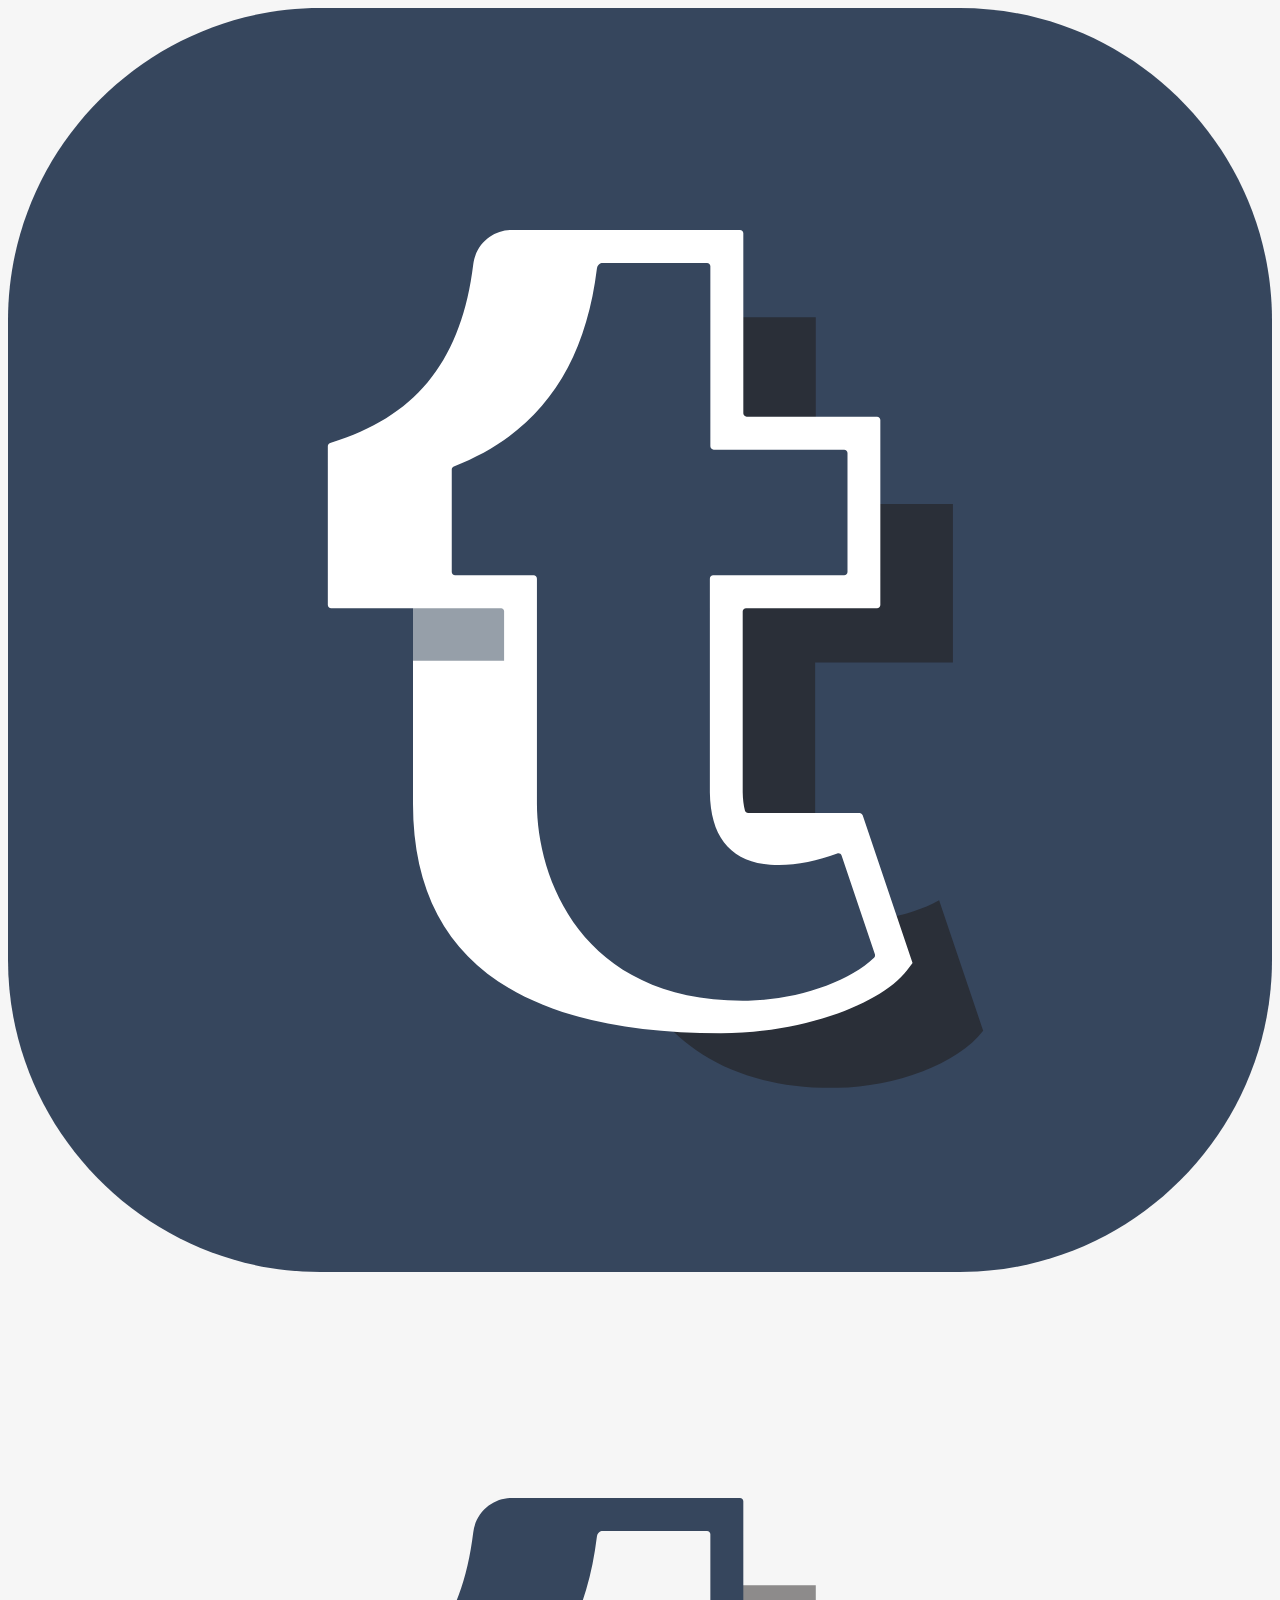
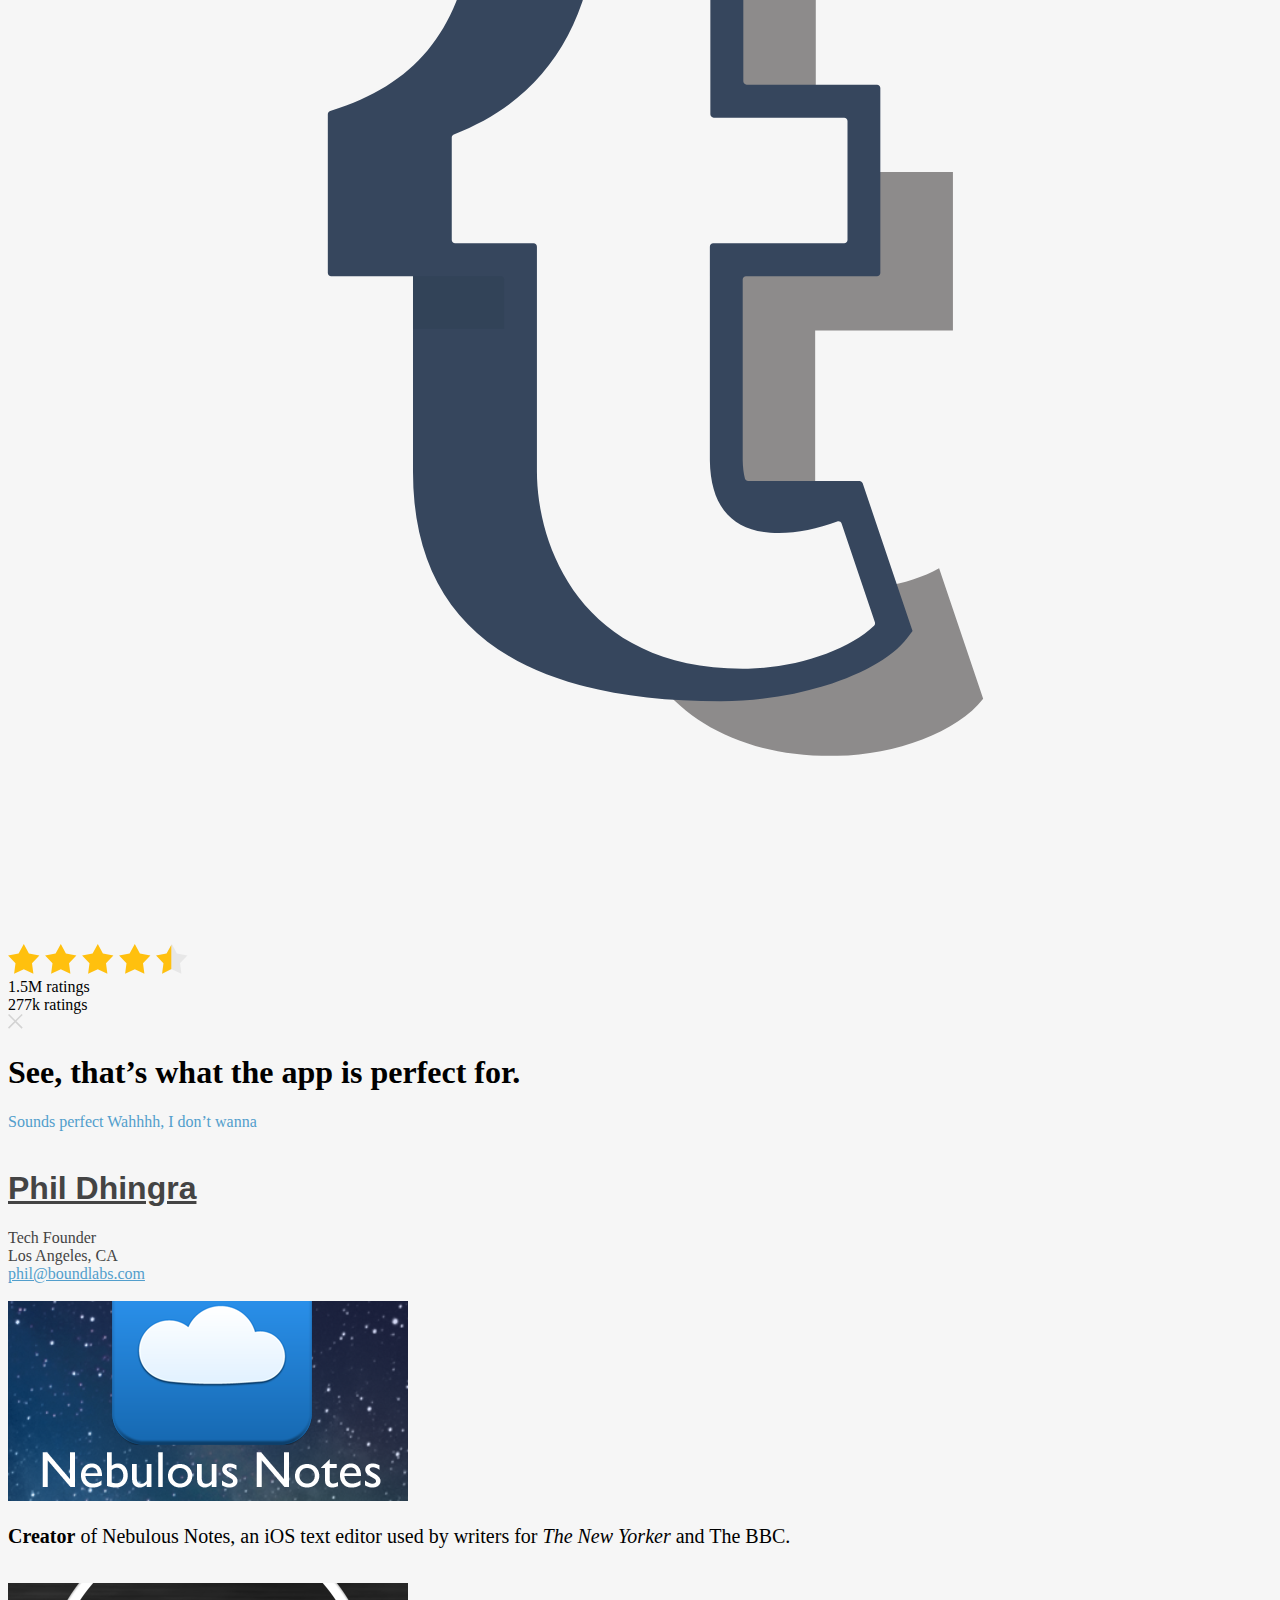
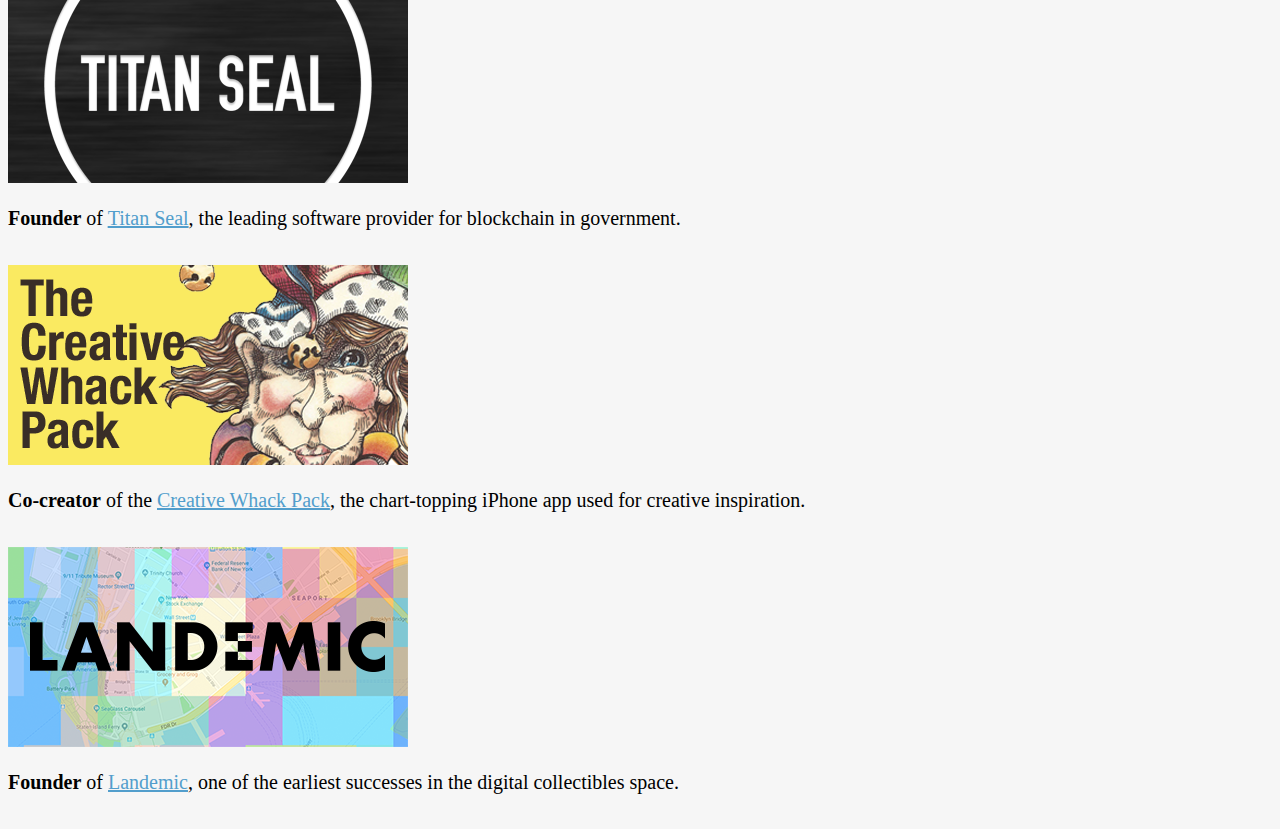
==== commit a72134a3: "updated city" ====
--- a/docs/index.html
+++ b/docs/index.html
@@ -8,7 +8,7 @@
         <meta charset="utf-8">
         <title>Phil Dhingra</title>
         
-        <meta name="description" content="Tech Founder in San Francisco, CA">
+        <meta name="description" content="Tech Founder in Los Angeles, CA">
         
 
         
@@ -125,7 +125,7 @@
             /* Custom CSS */
             
         </style><link rel="stylesheet" href="custom.css">
-    <link rel="alternate" href="android-app://com.tumblr/tumblr/x-callback-url/blog?blogName=nuclearelements" /><link rel="alternate" href="ios-app://305343404/tumblr/x-callback-url/blog?blogName=nuclearelements" /><script src="https://assets.tumblr.com/assets/scripts/tumblelog_post_message_queue.js?_v=a8938c0e77cf8b1347c2e8acd1ee607c"></script><!-- BEGIN TUMBLR FACEBOOK OPENGRAPH TAGS --><!-- If you'd like to specify your own Open Graph tags, define the og:url and og:title tags in your theme's HTML. --><!-- Read more: http://ogp.me/ --><meta property="fb:app_id" content="48119224995" /><meta property="og:title" content="Phil Dhingra" /><meta property="og:url" content="https://nuclearelements.tumblr.com/?og=1" /><meta property="og:description" content="Tech Founder in San Francisco, CA" /><meta property="og:type" content="tumblr-feed:tumblelog" /><meta property="og:image" content="https://68.media.tumblr.com/avatar_186ec81ac212_128.png" /><meta property="al:ios:url" content="tumblr://x-callback-url/blog?blogName=nuclearelements" /><meta property="al:ios:app_name" content="Tumblr" /><meta property="al:ios:app_store_id" content="305343404" /><meta property="al:android:url" content="tumblr://x-callback-url/blog?blogName=nuclearelements" /><meta property="al:android:app_name" content="Tumblr" /><meta property="al:android:package" content="com.tumblr" /><!-- END TUMBLR FACEBOOK OPENGRAPH TAGS --><!-- TWITTER TAGS --><meta charset="utf-8"><meta name="twitter:site" content="tumblr" /><meta name="twitter:card" content="app" /><meta name="twitter:description" content="nuclearelements" /><meta name="twitter:title" content="nuclearelements" /><meta name="twitter:app:name:iphone" content="Tumblr" /><meta name="twitter:app:name:ipad" content="Tumblr" /><meta name="twitter:app:name:googleplay" content="Tumblr" /><meta name="twitter:app:id:iphone" content="305343404" /><meta name="twitter:app:id:ipad" content="305343404" /><meta name="twitter:app:id:googleplay" content="com.tumblr" /><meta name="twitter:app:url:iphone" content="tumblr://x-callback-url/blog?blogName=nuclearelements&amp;referrer=twitter-cards" /><meta name="twitter:app:url:ipad" content="tumblr://x-callback-url/blog?blogName=nuclearelements&amp;referrer=twitter-cards" /><meta name="twitter:app:url:googleplay" content="tumblr://x-callback-url/blog?blogName=nuclearelements&amp;referrer=twitter-cards" /><!-- GOOGLE CAROUSEL --><script type="application/ld+json">
+    <link rel="alternate" href="android-app://com.tumblr/tumblr/x-callback-url/blog?blogName=nuclearelements" /><link rel="alternate" href="ios-app://305343404/tumblr/x-callback-url/blog?blogName=nuclearelements" /><script src="https://assets.tumblr.com/assets/scripts/tumblelog_post_message_queue.js?_v=a8938c0e77cf8b1347c2e8acd1ee607c"></script><!-- BEGIN TUMBLR FACEBOOK OPENGRAPH TAGS --><!-- If you'd like to specify your own Open Graph tags, define the og:url and og:title tags in your theme's HTML. --><!-- Read more: http://ogp.me/ --><meta property="fb:app_id" content="48119224995" /><meta property="og:title" content="Phil Dhingra" /><meta property="og:url" content="https://nuclearelements.tumblr.com/?og=1" /><meta property="og:description" content="Tech Founder in Los Angeles, CA" /><meta property="og:type" content="tumblr-feed:tumblelog" /><meta property="og:image" content="https://68.media.tumblr.com/avatar_186ec81ac212_128.png" /><meta property="al:ios:url" content="tumblr://x-callback-url/blog?blogName=nuclearelements" /><meta property="al:ios:app_name" content="Tumblr" /><meta property="al:ios:app_store_id" content="305343404" /><meta property="al:android:url" content="tumblr://x-callback-url/blog?blogName=nuclearelements" /><meta property="al:android:app_name" content="Tumblr" /><meta property="al:android:package" content="com.tumblr" /><!-- END TUMBLR FACEBOOK OPENGRAPH TAGS --><!-- TWITTER TAGS --><meta charset="utf-8"><meta name="twitter:site" content="tumblr" /><meta name="twitter:card" content="app" /><meta name="twitter:description" content="nuclearelements" /><meta name="twitter:title" content="nuclearelements" /><meta name="twitter:app:name:iphone" content="Tumblr" /><meta name="twitter:app:name:ipad" content="Tumblr" /><meta name="twitter:app:name:googleplay" content="Tumblr" /><meta name="twitter:app:id:iphone" content="305343404" /><meta name="twitter:app:id:ipad" content="305343404" /><meta name="twitter:app:id:googleplay" content="com.tumblr" /><meta name="twitter:app:url:iphone" content="tumblr://x-callback-url/blog?blogName=nuclearelements&amp;referrer=twitter-cards" /><meta name="twitter:app:url:ipad" content="tumblr://x-callback-url/blog?blogName=nuclearelements&amp;referrer=twitter-cards" /><meta name="twitter:app:url:googleplay" content="tumblr://x-callback-url/blog?blogName=nuclearelements&amp;referrer=twitter-cards" /><!-- GOOGLE CAROUSEL --><script type="application/ld+json">
     {"@type":"ItemList","url":"https:\/\/nuclearelements.tumblr.com","itemListElement":[{"@type":"ListItem","position":1,"url":"https:\/\/nuclearelements.tumblr.com\/post\/123659816642\/technical-advisor-for-investors-in-bitcoin"},{"@type":"ListItem","position":2,"url":"https:\/\/nuclearelements.tumblr.com\/post\/58929182375\/featured-three-times-by-lifehacker-and-mentioned"},{"@type":"ListItem","position":3,"url":"https:\/\/nuclearelements.tumblr.com\/post\/58938611948\/phil-delivered-the-keynote-during-hallmarks-trend"},{"@type":"ListItem","position":4,"url":"https:\/\/nuclearelements.tumblr.com\/post\/58934738788\/between-2008-and-2012-phil-collaborated-with"},{"@type":"ListItem","position":5,"url":"https:\/\/nuclearelements.tumblr.com\/post\/58935814201\/featured-on-cnn-phil-launched-the-ruby-on"},{"@type":"ListItem","position":6,"url":"https:\/\/nuclearelements.tumblr.com\/post\/58933639587\/between-2010-and-2011-phil-doubled-mutual"}],"@context":"http:\/\/schema.org"}</script><link rel="canonical" href="https://nuclearelements.tumblr.com" /></head>
     <body data-urlencoded-name="nuclearelements" class="regular index-page display-related-posts">
 
@@ -233,7 +233,7 @@
                             
                             
                             <span class="description">
-                                Tech Founder<br/>San Francisco, CA<br><a href="mailto:phil@boundlabs.com">phil@boundlabs.com</a><br><br>                            </span>
+                                Tech Founder<br/>Los Angeles, CA<br><a href="mailto:phil@boundlabs.com">phil@boundlabs.com</a><br><br>                            </span>
                             
                         </div>
                     </div>
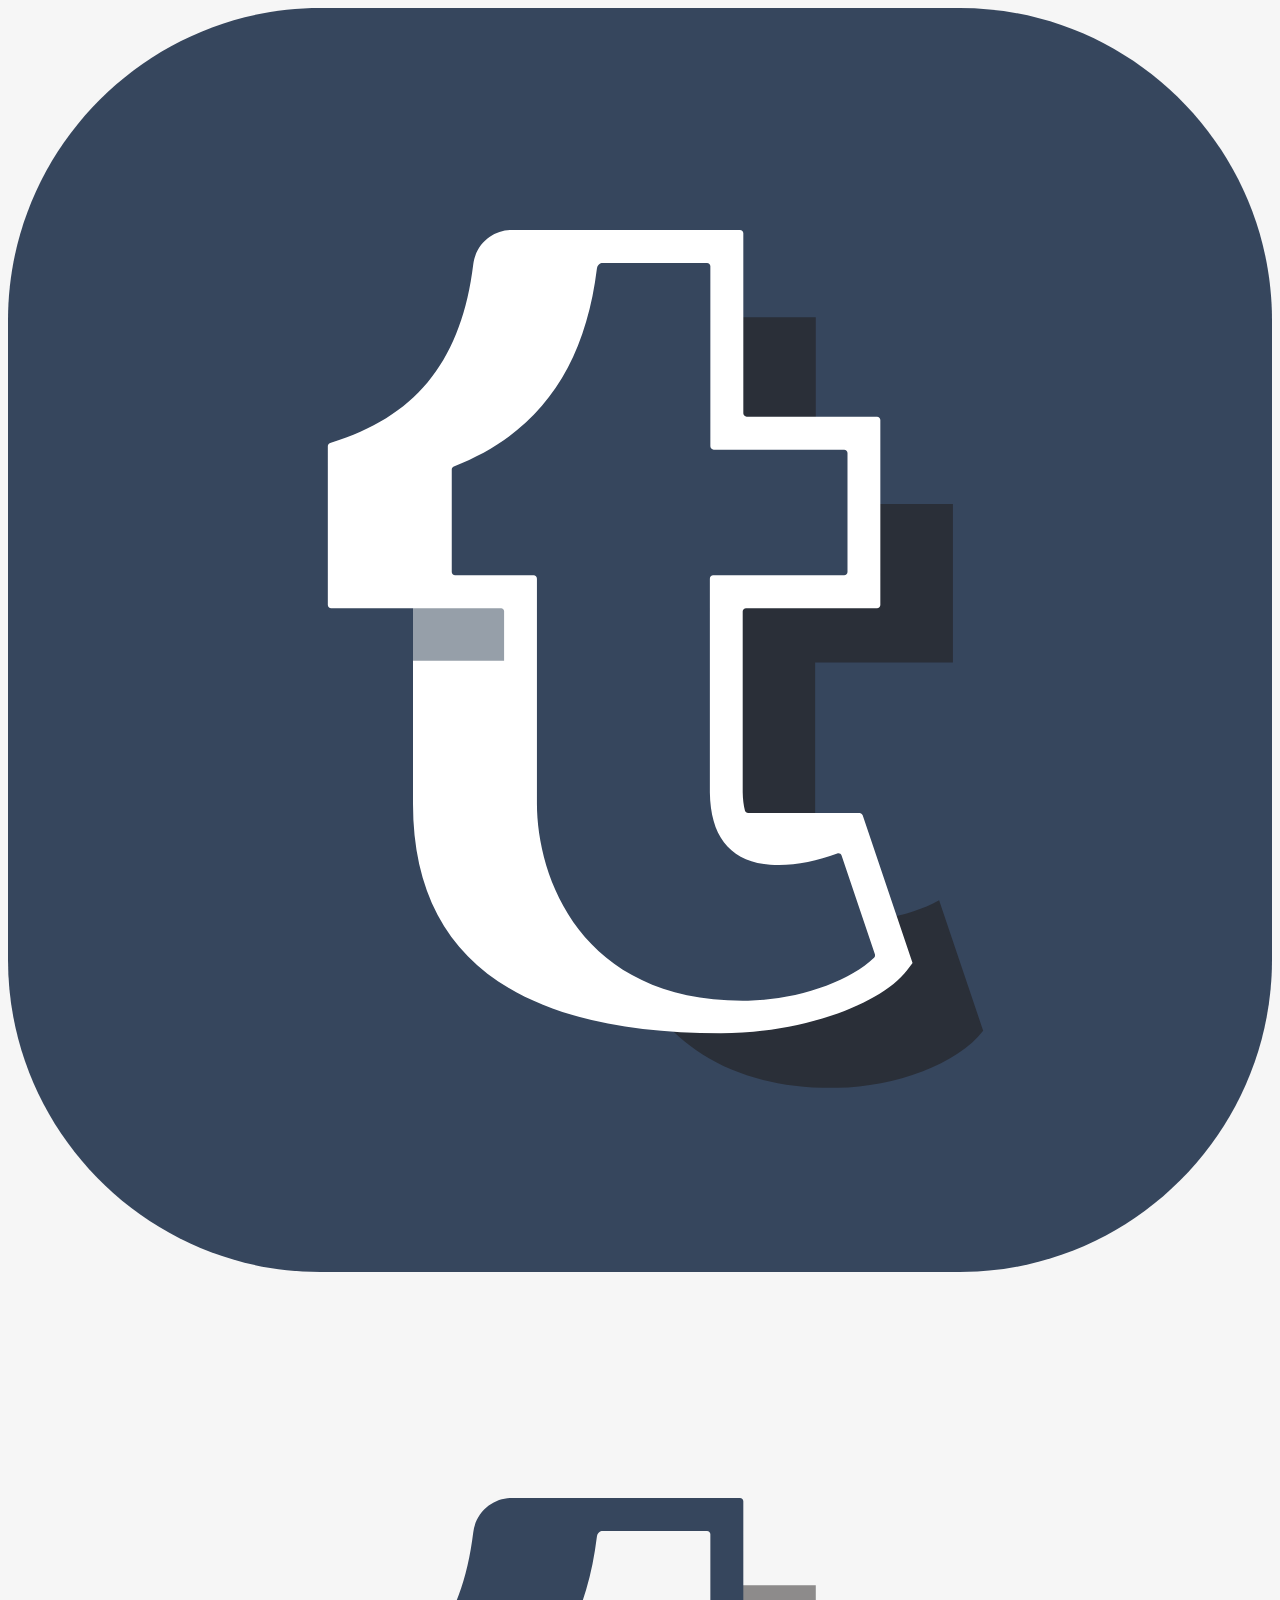
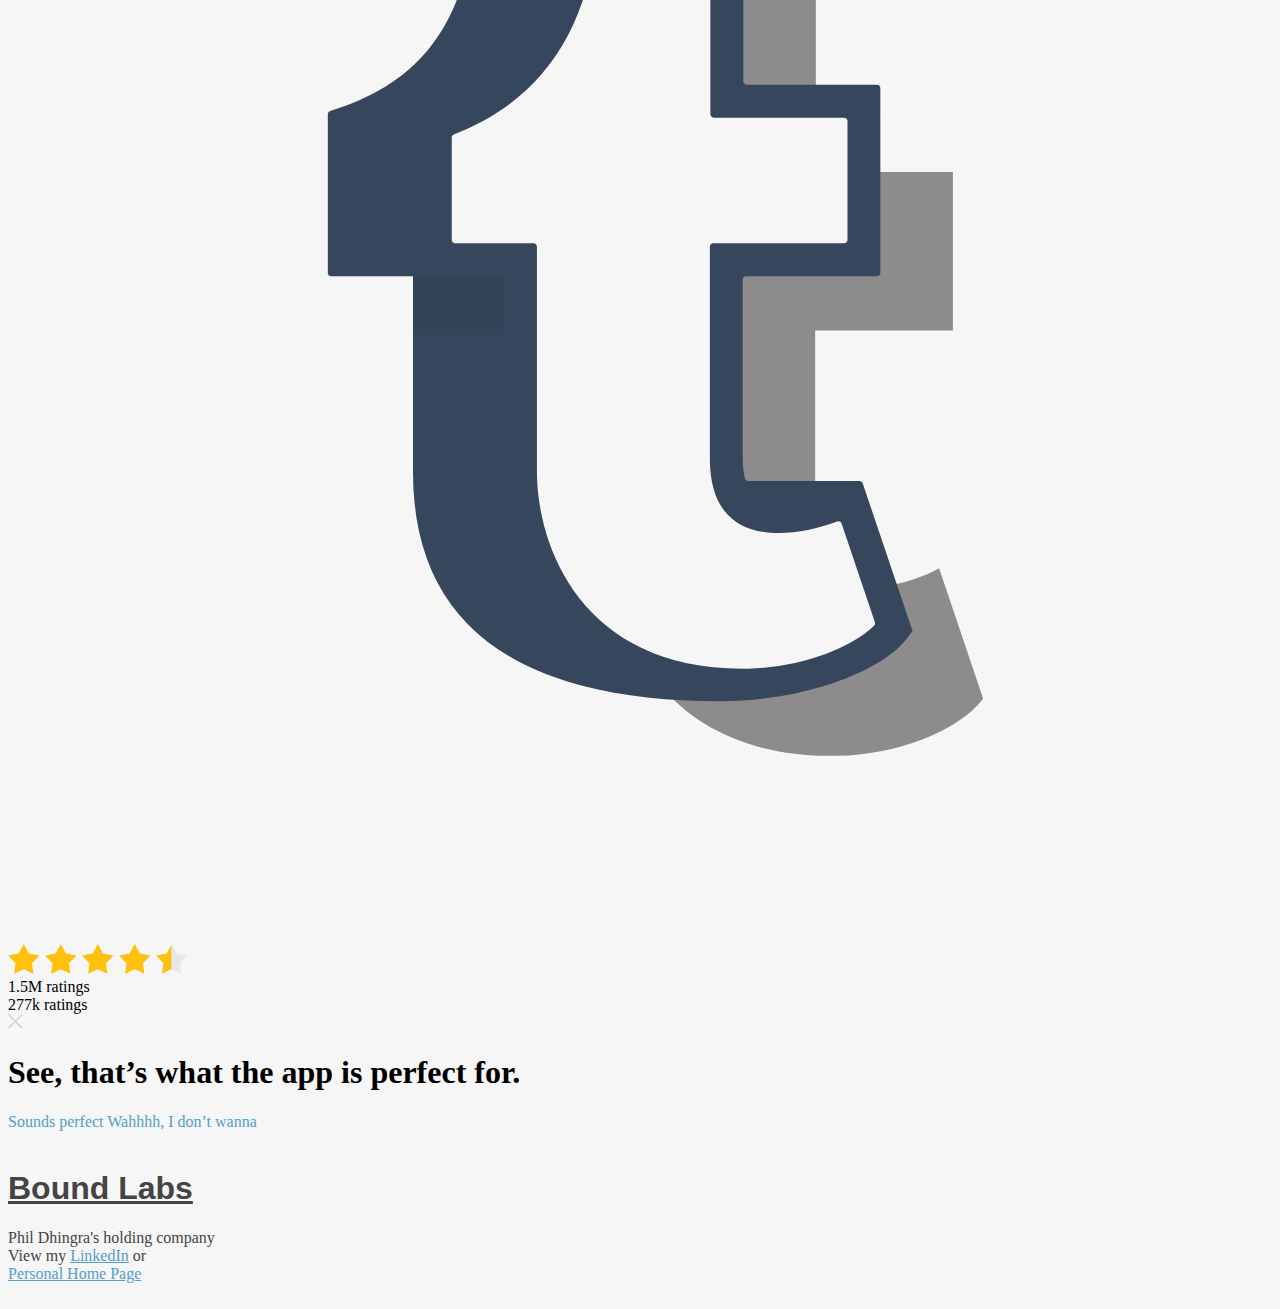
==== commit 3bb92ed5: "updated links" ====
--- a/docs/index.html
+++ b/docs/index.html
@@ -6,9 +6,9 @@
     <head prefix="og: http://ogp.me/ns# fb: http://ogp.me/ns/fb# blog: http://ogp.me/ns/blog#">
         <meta name="apple-itunes-app" content="app-id=305343404,affiliate-data=at=11l3M5&ct=us.itunes.uni.tumblr.ipdt,app-argument=tumblr://x-callback-url/blog?blogName=nuclearelements&referrer=smart-app-banner">
         <meta charset="utf-8">
-        <title>Phil Dhingra</title>
-        
-        <meta name="description" content="Tech Founder in Los Angeles, CA">
+        <title>Bound Labs by Phil Dhingra</title>
+        
+        <meta name="description" content="Phil Dhingra's holding company">
         
 
         
@@ -125,7 +125,7 @@
             /* Custom CSS */
             
         </style><link rel="stylesheet" href="custom.css">
-    <link rel="alternate" href="android-app://com.tumblr/tumblr/x-callback-url/blog?blogName=nuclearelements" /><link rel="alternate" href="ios-app://305343404/tumblr/x-callback-url/blog?blogName=nuclearelements" /><script src="https://assets.tumblr.com/assets/scripts/tumblelog_post_message_queue.js?_v=a8938c0e77cf8b1347c2e8acd1ee607c"></script><!-- BEGIN TUMBLR FACEBOOK OPENGRAPH TAGS --><!-- If you'd like to specify your own Open Graph tags, define the og:url and og:title tags in your theme's HTML. --><!-- Read more: http://ogp.me/ --><meta property="fb:app_id" content="48119224995" /><meta property="og:title" content="Phil Dhingra" /><meta property="og:url" content="https://nuclearelements.tumblr.com/?og=1" /><meta property="og:description" content="Tech Founder in Los Angeles, CA" /><meta property="og:type" content="tumblr-feed:tumblelog" /><meta property="og:image" content="https://68.media.tumblr.com/avatar_186ec81ac212_128.png" /><meta property="al:ios:url" content="tumblr://x-callback-url/blog?blogName=nuclearelements" /><meta property="al:ios:app_name" content="Tumblr" /><meta property="al:ios:app_store_id" content="305343404" /><meta property="al:android:url" content="tumblr://x-callback-url/blog?blogName=nuclearelements" /><meta property="al:android:app_name" content="Tumblr" /><meta property="al:android:package" content="com.tumblr" /><!-- END TUMBLR FACEBOOK OPENGRAPH TAGS --><!-- TWITTER TAGS --><meta charset="utf-8"><meta name="twitter:site" content="tumblr" /><meta name="twitter:card" content="app" /><meta name="twitter:description" content="nuclearelements" /><meta name="twitter:title" content="nuclearelements" /><meta name="twitter:app:name:iphone" content="Tumblr" /><meta name="twitter:app:name:ipad" content="Tumblr" /><meta name="twitter:app:name:googleplay" content="Tumblr" /><meta name="twitter:app:id:iphone" content="305343404" /><meta name="twitter:app:id:ipad" content="305343404" /><meta name="twitter:app:id:googleplay" content="com.tumblr" /><meta name="twitter:app:url:iphone" content="tumblr://x-callback-url/blog?blogName=nuclearelements&amp;referrer=twitter-cards" /><meta name="twitter:app:url:ipad" content="tumblr://x-callback-url/blog?blogName=nuclearelements&amp;referrer=twitter-cards" /><meta name="twitter:app:url:googleplay" content="tumblr://x-callback-url/blog?blogName=nuclearelements&amp;referrer=twitter-cards" /><!-- GOOGLE CAROUSEL --><script type="application/ld+json">
+    <link rel="alternate" href="android-app://com.tumblr/tumblr/x-callback-url/blog?blogName=nuclearelements" /><link rel="alternate" href="ios-app://305343404/tumblr/x-callback-url/blog?blogName=nuclearelements" /><script src="https://assets.tumblr.com/assets/scripts/tumblelog_post_message_queue.js?_v=a8938c0e77cf8b1347c2e8acd1ee607c"></script><!-- BEGIN TUMBLR FACEBOOK OPENGRAPH TAGS --><!-- If you'd like to specify your own Open Graph tags, define the og:url and og:title tags in your theme's HTML. --><!-- Read more: http://ogp.me/ --><meta property="fb:app_id" content="48119224995" /><meta property="og:title" content="Bound Labs" /><meta property="og:url" content="https://nuclearelements.tumblr.com/?og=1" /><meta property="og:description" content="Phil Dhingra's holding company" /><meta property="og:type" content="tumblr-feed:tumblelog" /><meta property="og:image" content="https://68.media.tumblr.com/avatar_186ec81ac212_128.png" /><meta property="al:ios:url" content="tumblr://x-callback-url/blog?blogName=nuclearelements" /><meta property="al:ios:app_name" content="Tumblr" /><meta property="al:ios:app_store_id" content="305343404" /><meta property="al:android:url" content="tumblr://x-callback-url/blog?blogName=nuclearelements" /><meta property="al:android:app_name" content="Tumblr" /><meta property="al:android:package" content="com.tumblr" /><!-- END TUMBLR FACEBOOK OPENGRAPH TAGS --><!-- TWITTER TAGS --><meta charset="utf-8"><meta name="twitter:site" content="tumblr" /><meta name="twitter:card" content="app" /><meta name="twitter:description" content="nuclearelements" /><meta name="twitter:title" content="nuclearelements" /><meta name="twitter:app:name:iphone" content="Tumblr" /><meta name="twitter:app:name:ipad" content="Tumblr" /><meta name="twitter:app:name:googleplay" content="Tumblr" /><meta name="twitter:app:id:iphone" content="305343404" /><meta name="twitter:app:id:ipad" content="305343404" /><meta name="twitter:app:id:googleplay" content="com.tumblr" /><meta name="twitter:app:url:iphone" content="tumblr://x-callback-url/blog?blogName=nuclearelements&amp;referrer=twitter-cards" /><meta name="twitter:app:url:ipad" content="tumblr://x-callback-url/blog?blogName=nuclearelements&amp;referrer=twitter-cards" /><meta name="twitter:app:url:googleplay" content="tumblr://x-callback-url/blog?blogName=nuclearelements&amp;referrer=twitter-cards" /><!-- GOOGLE CAROUSEL --><script type="application/ld+json">
     {"@type":"ItemList","url":"https:\/\/nuclearelements.tumblr.com","itemListElement":[{"@type":"ListItem","position":1,"url":"https:\/\/nuclearelements.tumblr.com\/post\/123659816642\/technical-advisor-for-investors-in-bitcoin"},{"@type":"ListItem","position":2,"url":"https:\/\/nuclearelements.tumblr.com\/post\/58929182375\/featured-three-times-by-lifehacker-and-mentioned"},{"@type":"ListItem","position":3,"url":"https:\/\/nuclearelements.tumblr.com\/post\/58938611948\/phil-delivered-the-keynote-during-hallmarks-trend"},{"@type":"ListItem","position":4,"url":"https:\/\/nuclearelements.tumblr.com\/post\/58934738788\/between-2008-and-2012-phil-collaborated-with"},{"@type":"ListItem","position":5,"url":"https:\/\/nuclearelements.tumblr.com\/post\/58935814201\/featured-on-cnn-phil-launched-the-ruby-on"},{"@type":"ListItem","position":6,"url":"https:\/\/nuclearelements.tumblr.com\/post\/58933639587\/between-2010-and-2011-phil-doubled-mutual"}],"@context":"http:\/\/schema.org"}</script><link rel="canonical" href="https://nuclearelements.tumblr.com" /></head>
     <body data-urlencoded-name="nuclearelements" class="regular index-page display-related-posts">
 
@@ -229,11 +229,15 @@
 
                         <div class="title-group animate">
                             
-                            <h1 class="blog-title"><a href="/">Phil Dhingra</a></h1>
+                            <h1 class="blog-title"><a href="/">Bound Labs</a></h1>
                             
                             
                             <span class="description">
-                                Tech Founder<br/>Los Angeles, CA<br><a href="mailto:phil@boundlabs.com">phil@boundlabs.com</a><br><br>                            </span>
+                                
+Phil Dhingra's holding company<br/>
+View my <a href="https://www.linkedin.com/in/philipkd">LinkedIn</a> or<br/>
+<a href="https://philipkd.com/">Personal Home Page</a><br/>
+<br/>                            </span>
                             
                         </div>
                     </div>
@@ -272,135 +276,7 @@
                 <div class="container">
                     <div class="main">
                         
-                                <article class="photo not-page post-123659816642 " data-post-id="123659816642" >
-    <div class="post-wrapper clearfix">
-
-        <header class="post-header">
-            
-            
-        </header>
-
-        <section class="post">
-            
-
-            
-            <figure class="post-content  with-caption" data-photo-width="400">
-                <div class="photo-wrapper">
-                    <div class="photo-wrapper-inner">
-                        <img src="contents/permanote.png" width="400" height="200">
-                    </div>
-                </div>
-                
-                    <figcaption class="caption">
-                        <p><p><strong>Creator</strong> of Nebulous Notes, an iOS text editor used by writers for <em>The New Yorker</em> and The BBC.</p>
-</p>
-                    </figcaption>
-                
-                
-            </figure>
-            
-
-
-        </section>        
-        
-    </div>
-</article><article class="photo not-page post-123659816642 " data-post-id="123659816642" >
-    <div class="post-wrapper clearfix">
-
-        <header class="post-header">
-            
-            
-        </header>
-
-        <section class="post">
-            
-
-            
-            <figure class="post-content  with-caption" data-photo-width="400">
-                <div class="photo-wrapper">
-                    <div class="photo-wrapper-inner">
-                        <img src="contents/titan-seal.png" width="400" height="200">
-                    </div>
-                </div>
-                
-                    <figcaption class="caption">
-                        <p><p><strong>Founder</strong> of <a href="https://titanseal.com/">Titan Seal</a>, the leading software provider for blockchain in government.</p>
-</p>
-                    </figcaption>
-                
-                
-            </figure>
-            
-
-
-        </section>        
-        
-    </div>
-</article><article class="photo not-page post-123659816642 " data-post-id="123659816642" >
-    <div class="post-wrapper clearfix">
-
-        <header class="post-header">
-            
-            
-        </header>
-
-        <section class="post">
-            
-
-            
-            <figure class="post-content  with-caption" data-photo-width="400">
-                <div class="photo-wrapper">
-                    <div class="photo-wrapper-inner">
-                        <img src="contents/whack.png" width="400" height="200">
-                    </div>
-                </div>
-                
-                    <figcaption class="caption">
-                        <p><p><strong>Co-creator</strong> of the <a href="https://itunes.apple.com/us/app/creative-whack-pack/id307306326?mt=8&amp;uo=4&amp;at=10l74L">Creative Whack Pack</a>, the chart-topping iPhone app used for creative inspiration.</p>
-</p>
-                    </figcaption>
-                
-                
-            </figure>
-            
-
-
-        </section>        
-        
-    </div>
-</article><article class="photo not-page post-123659816642 " data-post-id="123659816642" >
-    <div class="post-wrapper clearfix">
-
-        <header class="post-header">
-            
-            
-        </header>
-
-        <section class="post">
-            
-
-            
-            <figure class="post-content  with-caption" data-photo-width="400">
-                <div class="photo-wrapper">
-                    <div class="photo-wrapper-inner">
-                        <img src="contents/landemic.png" width="400" height="200">
-                    </div>
-                </div>
-                
-                    <figcaption class="caption">
-                        <p><p><strong>Founder</strong> of <a href="https://landemic.io/">Landemic</a>, one of the earliest successes in the digital collectibles space.</p>
-</p>
-                    </figcaption>
-                
-                
-            </figure>
-            
-
-
-        </section>        
-        
-    </div>
-</article>                        
+                                                        
                     </div> <!-- .main -->
                     <div class="sidebar">
                         
@@ -649,5 +525,5 @@
             };
             l(w,'load',a);
         }(window, document));
-</script><script type="text/javascript">!function(s){s.src='https://px.srvcs.tumblr.com/impixu?T=1507147973&J=[base64]&U=BFODOIJPDI&K=69b42824a080dd061a9cd6d245e37d7d0435da2ed11d947a60cf71ee131d0b01&R=https%3A%2F%2Fnuclearelements.tumblr.com%2F'.replace(/&R=[^&$]*/,'').concat('&R='+escape(document.referrer)).slice(0,2000).replace(/%.?.?$/,'');}(new Image());</script><noscript><img style="position:absolute;z-index:-3334;top:0px;left:0px;visibility:hidden;" src="https://px.srvcs.tumblr.com/impixu?T=1507147973&J=[base64]&U=BFODOIJPDI&K=332089092bfdd85f39beaa3e6c80d64a23bd45d08c9ec8033f3940568cbbec9d&R=https%3A%2F%2Fnuclearelements.tumblr.com%2F"></noscript><noscript id="bootloader" data-bootstrap="{&quot;Components&quot;:{&quot;PostActivity&quot;:[],&quot;NotificationPoller&quot;:{&quot;messaging_keys&quot;:[],&quot;token&quot;:&quot;c86f8a500596474a7ef5034081f694bd&quot;,&quot;inbox_unread&quot;:0},&quot;TumblelogIframe&quot;:{&quot;unified&quot;:true,&quot;variant&quot;:null,&quot;isCompact&quot;:false,&quot;tumblelogBundleSrc&quot;:&quot;https:\/\/assets.tumblr.com\/client\/prod\/standalone\/tumblelog\/index.build.js?_v=c4a35be5cfd51fab9423e99d35f04741&quot;,&quot;tumblelogName&quot;:&quot;nuclearelements&quot;,&quot;isLoggedIn&quot;:false,&quot;isFriend&quot;:false,&quot;formKey&quot;:&quot;&quot;,&quot;canSubscribe&quot;:false,&quot;isSubscribed&quot;:false,&quot;tumblelogTitle&quot;:&quot;Phil Dhingra&quot;,&quot;tumblelogAvatar&quot;:&quot;https:\/\/68.media.tumblr.com\/avatar_186ec81ac212_40.png&quot;,&quot;tumblelogHost&quot;:&quot;https:\/\/nuclearelements.tumblr.com&quot;,&quot;isOptica&quot;:true,&quot;isCustomTheme&quot;:false,&quot;themeHeaderImage&quot;:&quot;https:\/\/static.tumblr.com\/77a29de51bd849d135923bc4f0b04c0c\/fknav0n\/Ko7mpsail\/tumblr_static_scribbs.gif&quot;,&quot;themeBackgroundColor&quot;:&quot;#f6f6f6&quot;,&quot;themeTitleColor&quot;:&quot;#444444&quot;,&quot;themeAccentColor&quot;:&quot;#529ecc&quot;,&quot;brag&quot;:true,&quot;adsEnabled&quot;:true,&quot;canShowAd&quot;:true,&quot;isPremium&quot;:false,&quot;showLrecAds&quot;:false,&quot;showStickyLrecBackfill&quot;:false,&quot;showGeminiAds&quot;:false,&quot;geminiSectionCodeDesktop&quot;:&quot;a10bca9c-0c5d-4a02-ab13-14ab8513d81d&quot;,&quot;geminiSectionCodeMobile&quot;:&quot;ced63809-b609-4aca-96a0-abc099acba6b&quot;,&quot;currentPageType&quot;:&quot;blog&quot;,&quot;currentPage&quot;:&quot;1&quot;,&quot;searchQuery&quot;:&quot;&quot;,&quot;tag&quot;:&quot;&quot;,&quot;query&quot;:&quot;&quot;,&quot;chrono&quot;:false,&quot;postId&quot;:&quot;&quot;,&quot;src&quot;:&quot;https:\/\/nuclearelements.tumblr.com\/&quot;,&quot;postUrl&quot;:&quot;&quot;,&quot;isBlocked&quot;:null,&quot;isAdmin&quot;:false,&quot;lookupButtonUrl&quot;:&quot;&quot;,&quot;showSpamButton&quot;:false,&quot;showRootPostButton&quot;:false,&quot;rootPostUrl&quot;:&quot;&quot;,&quot;showRadarPostButton&quot;:false,&quot;radarKeys&quot;:&quot;&quot;,&quot;isUniblocked&quot;:false,&quot;isNsfw&quot;:false,&quot;isAdult&quot;:false,&quot;isSpam&quot;:false,&quot;isPrimaryBlog&quot;:false,&quot;canEdit&quot;:false,&quot;canReblogSelf&quot;:false,&quot;showLikeButton&quot;:false,&quot;showReblogButton&quot;:false,&quot;reblogUrl&quot;:&quot;&quot;,&quot;showFanMailButton&quot;:false,&quot;showMessagingButton&quot;:false,&quot;loginCheckIframeSrc&quot;:&quot;https:\/\/assets.tumblr.com\/assets\/html\/iframe\/login_check.html?_v=d92d24a70075d882e6cfd5c8303fbf32&quot;,&quot;appInstallUrls&quot;:{&quot;android&quot;:&quot;https:\/\/play.google.com\/store\/apps\/details?id=com.tumblr\u0026referrer=utm_source%3Dtumblr%26utm_medium%3Diframe%26utm_campaign%3Dblog_network_floating_cta&quot;,&quot;ios&quot;:&quot;https:\/\/itunes.apple.com\/app\/apple-store\/id305343404?pt=9029\u0026ct=blog_network_floating_cta\u0026mt=8&quot;},&quot;appOpenReferrer&quot;:&quot;tumblr_new_iframe&quot;,&quot;isShowSearch&quot;:true,&quot;supplyLogging&quot;:[],&quot;secondsSinceLastActivity&quot;:1345}},&quot;Flags&quot;:{&quot;doods&quot;:&quot;[base64]&quot;},&quot;Context&quot;:{&quot;name&quot;:&quot;default&quot;,&quot;time&quot;:1507147973000,&quot;userinfo&quot;:{&quot;primary&quot;:&quot;&quot;,&quot;name&quot;:&quot;&quot;,&quot;channels&quot;:[]},&quot;hosts&quot;:{&quot;assets_host&quot;:&quot;https:\/\/assets.tumblr.com&quot;,&quot;secure_assets_host&quot;:&quot;https:\/\/assets.tumblr.com&quot;,&quot;www_host&quot;:&quot;https:\/\/www.tumblr.com&quot;,&quot;secure_www_host&quot;:&quot;https:\/\/www.tumblr.com&quot;,&quot;embed_host&quot;:&quot;https:\/\/embed.tumblr.com&quot;,&quot;safe_host&quot;:&quot;https:\/\/safe.txmblr.com&quot;,&quot;platform_host&quot;:&quot;https:\/\/platform.tumblr.com&quot;},&quot;language&quot;:&quot;en_US&quot;,&quot;language_simple&quot;:&quot;en&quot;,&quot;assets&quot;:&quot;https:\/\/assets.tumblr.com\/client\/prod\/&quot;},&quot;Translations&quot;:{&quot;%1$sReport %2$s&#039;s post?%3$sIf it violates our community guidelines, we&#039;ll remove it.%4$s&quot;:&quot;%1$sReport %2$s&#039;s reblog?%3$sIf it violates our community guidelines, we&#039;ll remove it.%4$s&quot;,&quot;%1$sReport %2$s&#039;s reply?%3$sIf it violates our community guidelines, we&#039;ll remove it.%4$s&quot;:&quot;%1$sReport %2$s&#039;s reblog?%3$sIf it violates our community guidelines, we&#039;ll remove it.%4$s&quot;}}"></noscript><script src="https://assets.tumblr.com/client/prod/standalone/tumblelog/index.build.js?_v=c4a35be5cfd51fab9423e99d35f04741"></script></body>
+</script><script type="text/javascript">!function(s){s.src='https://px.srvcs.tumblr.com/impixu?T=1507147973&J=[base64]&U=BFODOIJPDI&K=69b42824a080dd061a9cd6d245e37d7d0435da2ed11d947a60cf71ee131d0b01&R=https%3A%2F%2Fnuclearelements.tumblr.com%2F'.replace(/&R=[^&$]*/,'').concat('&R='+escape(document.referrer)).slice(0,2000).replace(/%.?.?$/,'');}(new Image());</script><noscript><img style="position:absolute;z-index:-3334;top:0px;left:0px;visibility:hidden;" src="https://px.srvcs.tumblr.com/impixu?T=1507147973&J=[base64]&U=BFODOIJPDI&K=332089092bfdd85f39beaa3e6c80d64a23bd45d08c9ec8033f3940568cbbec9d&R=https%3A%2F%2Fnuclearelements.tumblr.com%2F"></noscript><noscript id="bootloader" data-bootstrap="{&quot;Components&quot;:{&quot;PostActivity&quot;:[],&quot;NotificationPoller&quot;:{&quot;messaging_keys&quot;:[],&quot;token&quot;:&quot;c86f8a500596474a7ef5034081f694bd&quot;,&quot;inbox_unread&quot;:0},&quot;TumblelogIframe&quot;:{&quot;unified&quot;:true,&quot;variant&quot;:null,&quot;isCompact&quot;:false,&quot;tumblelogBundleSrc&quot;:&quot;https:\/\/assets.tumblr.com\/client\/prod\/standalone\/tumblelog\/index.build.js?_v=c4a35be5cfd51fab9423e99d35f04741&quot;,&quot;tumblelogName&quot;:&quot;nuclearelements&quot;,&quot;isLoggedIn&quot;:false,&quot;isFriend&quot;:false,&quot;formKey&quot;:&quot;&quot;,&quot;canSubscribe&quot;:false,&quot;isSubscribed&quot;:false,&quot;tumblelogTitle&quot;:&quot;Bound Labs&quot;,&quot;tumblelogAvatar&quot;:&quot;https:\/\/68.media.tumblr.com\/avatar_186ec81ac212_40.png&quot;,&quot;tumblelogHost&quot;:&quot;https:\/\/nuclearelements.tumblr.com&quot;,&quot;isOptica&quot;:true,&quot;isCustomTheme&quot;:false,&quot;themeHeaderImage&quot;:&quot;https:\/\/static.tumblr.com\/77a29de51bd849d135923bc4f0b04c0c\/fknav0n\/Ko7mpsail\/tumblr_static_scribbs.gif&quot;,&quot;themeBackgroundColor&quot;:&quot;#f6f6f6&quot;,&quot;themeTitleColor&quot;:&quot;#444444&quot;,&quot;themeAccentColor&quot;:&quot;#529ecc&quot;,&quot;brag&quot;:true,&quot;adsEnabled&quot;:true,&quot;canShowAd&quot;:true,&quot;isPremium&quot;:false,&quot;showLrecAds&quot;:false,&quot;showStickyLrecBackfill&quot;:false,&quot;showGeminiAds&quot;:false,&quot;geminiSectionCodeDesktop&quot;:&quot;a10bca9c-0c5d-4a02-ab13-14ab8513d81d&quot;,&quot;geminiSectionCodeMobile&quot;:&quot;ced63809-b609-4aca-96a0-abc099acba6b&quot;,&quot;currentPageType&quot;:&quot;blog&quot;,&quot;currentPage&quot;:&quot;1&quot;,&quot;searchQuery&quot;:&quot;&quot;,&quot;tag&quot;:&quot;&quot;,&quot;query&quot;:&quot;&quot;,&quot;chrono&quot;:false,&quot;postId&quot;:&quot;&quot;,&quot;src&quot;:&quot;https:\/\/nuclearelements.tumblr.com\/&quot;,&quot;postUrl&quot;:&quot;&quot;,&quot;isBlocked&quot;:null,&quot;isAdmin&quot;:false,&quot;lookupButtonUrl&quot;:&quot;&quot;,&quot;showSpamButton&quot;:false,&quot;showRootPostButton&quot;:false,&quot;rootPostUrl&quot;:&quot;&quot;,&quot;showRadarPostButton&quot;:false,&quot;radarKeys&quot;:&quot;&quot;,&quot;isUniblocked&quot;:false,&quot;isNsfw&quot;:false,&quot;isAdult&quot;:false,&quot;isSpam&quot;:false,&quot;isPrimaryBlog&quot;:false,&quot;canEdit&quot;:false,&quot;canReblogSelf&quot;:false,&quot;showLikeButton&quot;:false,&quot;showReblogButton&quot;:false,&quot;reblogUrl&quot;:&quot;&quot;,&quot;showFanMailButton&quot;:false,&quot;showMessagingButton&quot;:false,&quot;loginCheckIframeSrc&quot;:&quot;https:\/\/assets.tumblr.com\/assets\/html\/iframe\/login_check.html?_v=d92d24a70075d882e6cfd5c8303fbf32&quot;,&quot;appInstallUrls&quot;:{&quot;android&quot;:&quot;https:\/\/play.google.com\/store\/apps\/details?id=com.tumblr\u0026referrer=utm_source%3Dtumblr%26utm_medium%3Diframe%26utm_campaign%3Dblog_network_floating_cta&quot;,&quot;ios&quot;:&quot;https:\/\/itunes.apple.com\/app\/apple-store\/id305343404?pt=9029\u0026ct=blog_network_floating_cta\u0026mt=8&quot;},&quot;appOpenReferrer&quot;:&quot;tumblr_new_iframe&quot;,&quot;isShowSearch&quot;:true,&quot;supplyLogging&quot;:[],&quot;secondsSinceLastActivity&quot;:1345}},&quot;Flags&quot;:{&quot;doods&quot;:&quot;[base64]&quot;},&quot;Context&quot;:{&quot;name&quot;:&quot;default&quot;,&quot;time&quot;:1507147973000,&quot;userinfo&quot;:{&quot;primary&quot;:&quot;&quot;,&quot;name&quot;:&quot;&quot;,&quot;channels&quot;:[]},&quot;hosts&quot;:{&quot;assets_host&quot;:&quot;https:\/\/assets.tumblr.com&quot;,&quot;secure_assets_host&quot;:&quot;https:\/\/assets.tumblr.com&quot;,&quot;www_host&quot;:&quot;https:\/\/www.tumblr.com&quot;,&quot;secure_www_host&quot;:&quot;https:\/\/www.tumblr.com&quot;,&quot;embed_host&quot;:&quot;https:\/\/embed.tumblr.com&quot;,&quot;safe_host&quot;:&quot;https:\/\/safe.txmblr.com&quot;,&quot;platform_host&quot;:&quot;https:\/\/platform.tumblr.com&quot;},&quot;language&quot;:&quot;en_US&quot;,&quot;language_simple&quot;:&quot;en&quot;,&quot;assets&quot;:&quot;https:\/\/assets.tumblr.com\/client\/prod\/&quot;},&quot;Translations&quot;:{&quot;%1$sReport %2$s&#039;s post?%3$sIf it violates our community guidelines, we&#039;ll remove it.%4$s&quot;:&quot;%1$sReport %2$s&#039;s reblog?%3$sIf it violates our community guidelines, we&#039;ll remove it.%4$s&quot;,&quot;%1$sReport %2$s&#039;s reply?%3$sIf it violates our community guidelines, we&#039;ll remove it.%4$s&quot;:&quot;%1$sReport %2$s&#039;s reblog?%3$sIf it violates our community guidelines, we&#039;ll remove it.%4$s&quot;}}"></noscript><script src="https://assets.tumblr.com/client/prod/standalone/tumblelog/index.build.js?_v=c4a35be5cfd51fab9423e99d35f04741"></script></body>
 </html>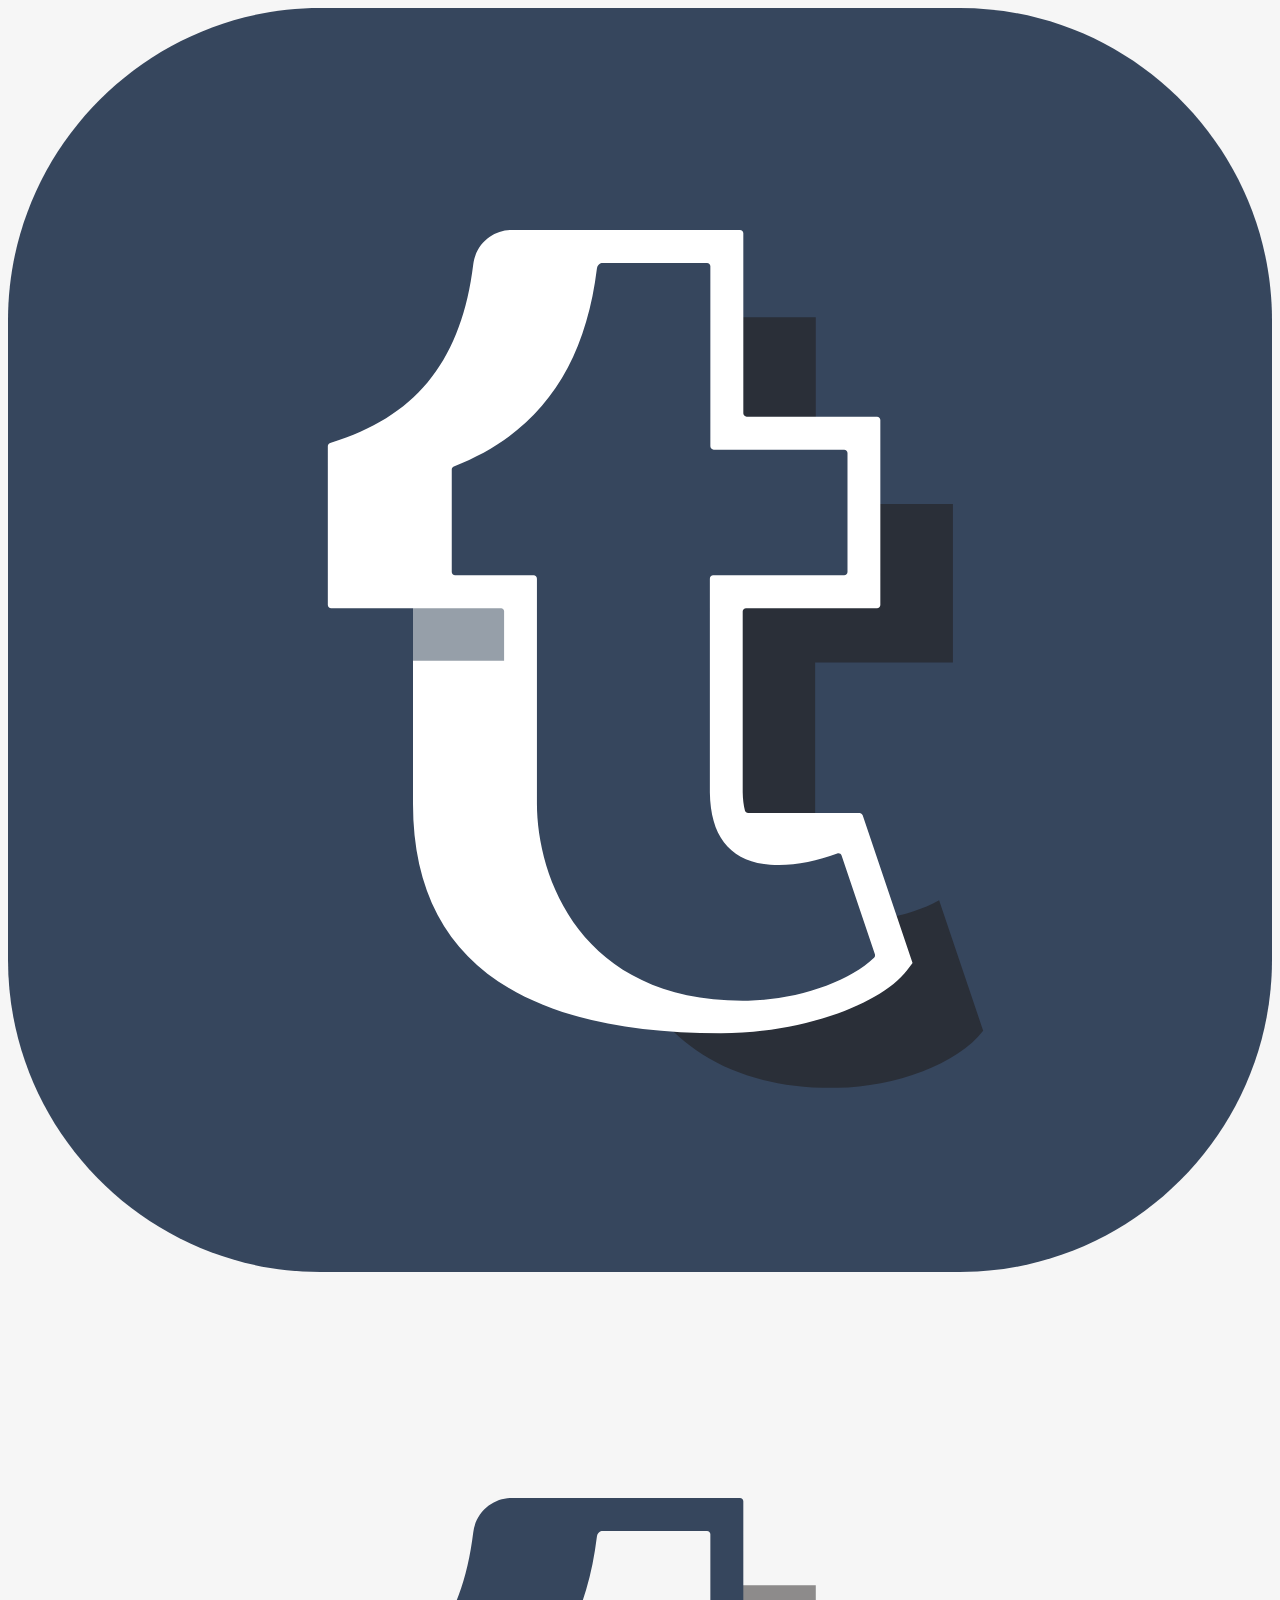
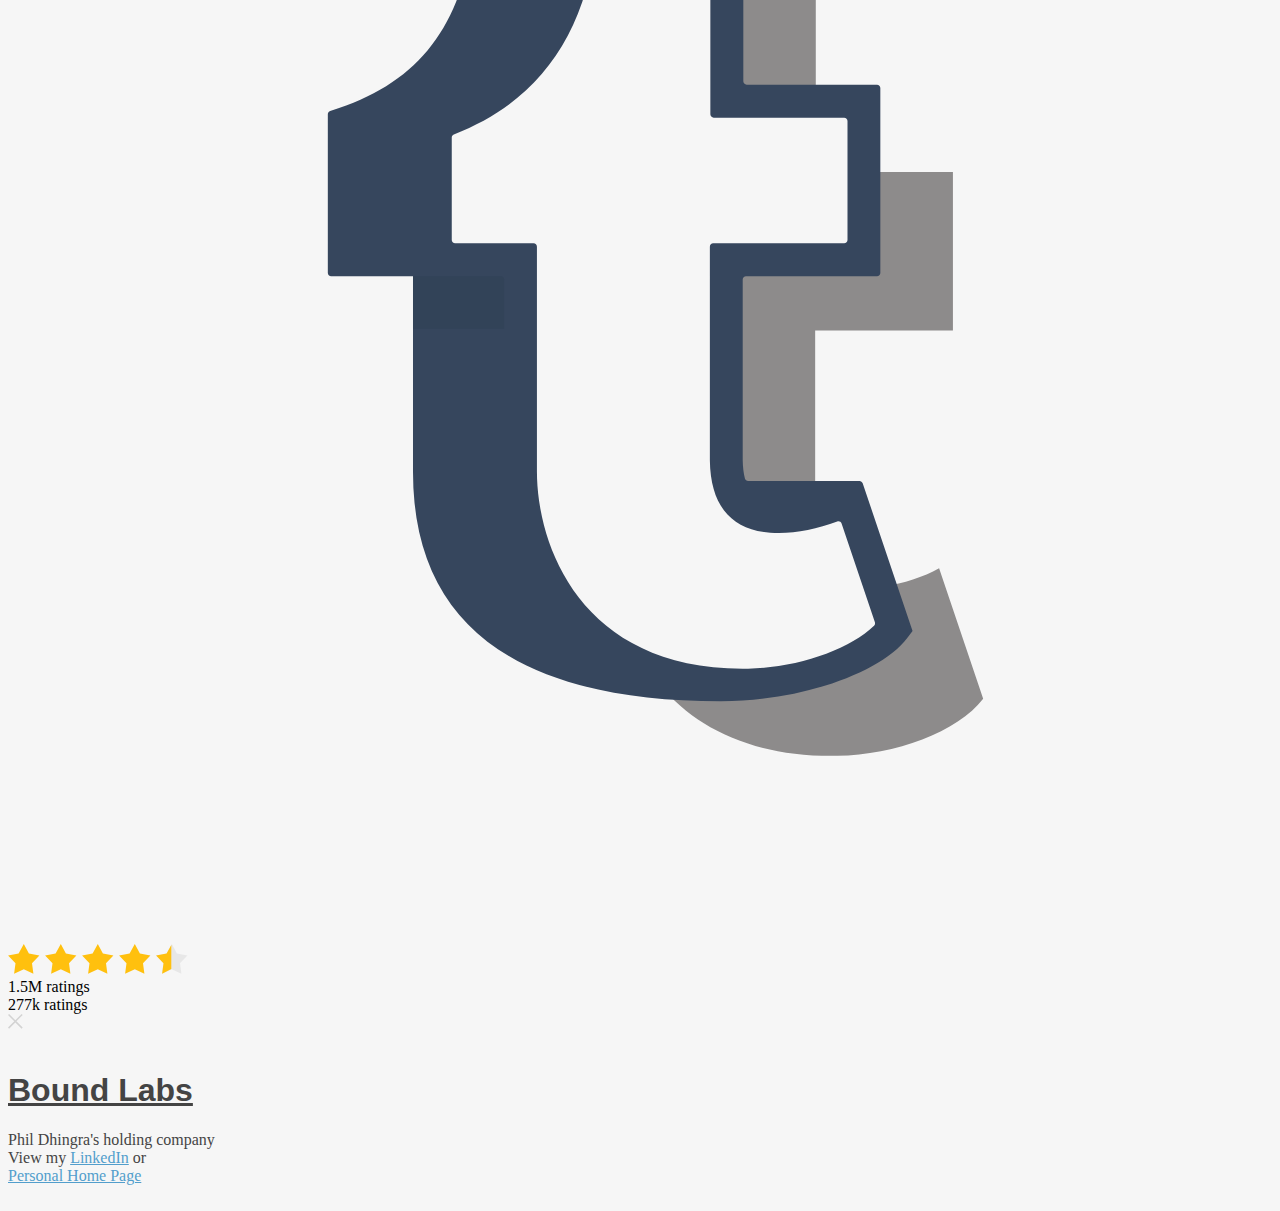
==== commit 3fbe2138: "updated template to remove body text" ====
--- a/docs/index.html
+++ b/docs/index.html
@@ -179,11 +179,6 @@
                     </svg>
                 </div>
             </div>
-            <div class="app-nag-body">
-                <h1 class="app-nag-callout">See, that’s what the app is perfect for.</h1>
-                <a class="app-nag-large-button app-nag-app-store-link button blue">Sounds perfect</a>
-                <a class="app-nag-large-button app-nag-app-store-deny">Wahhhh, I don’t wanna</a>
-            </div>
         </div>
 
         <section id="page">
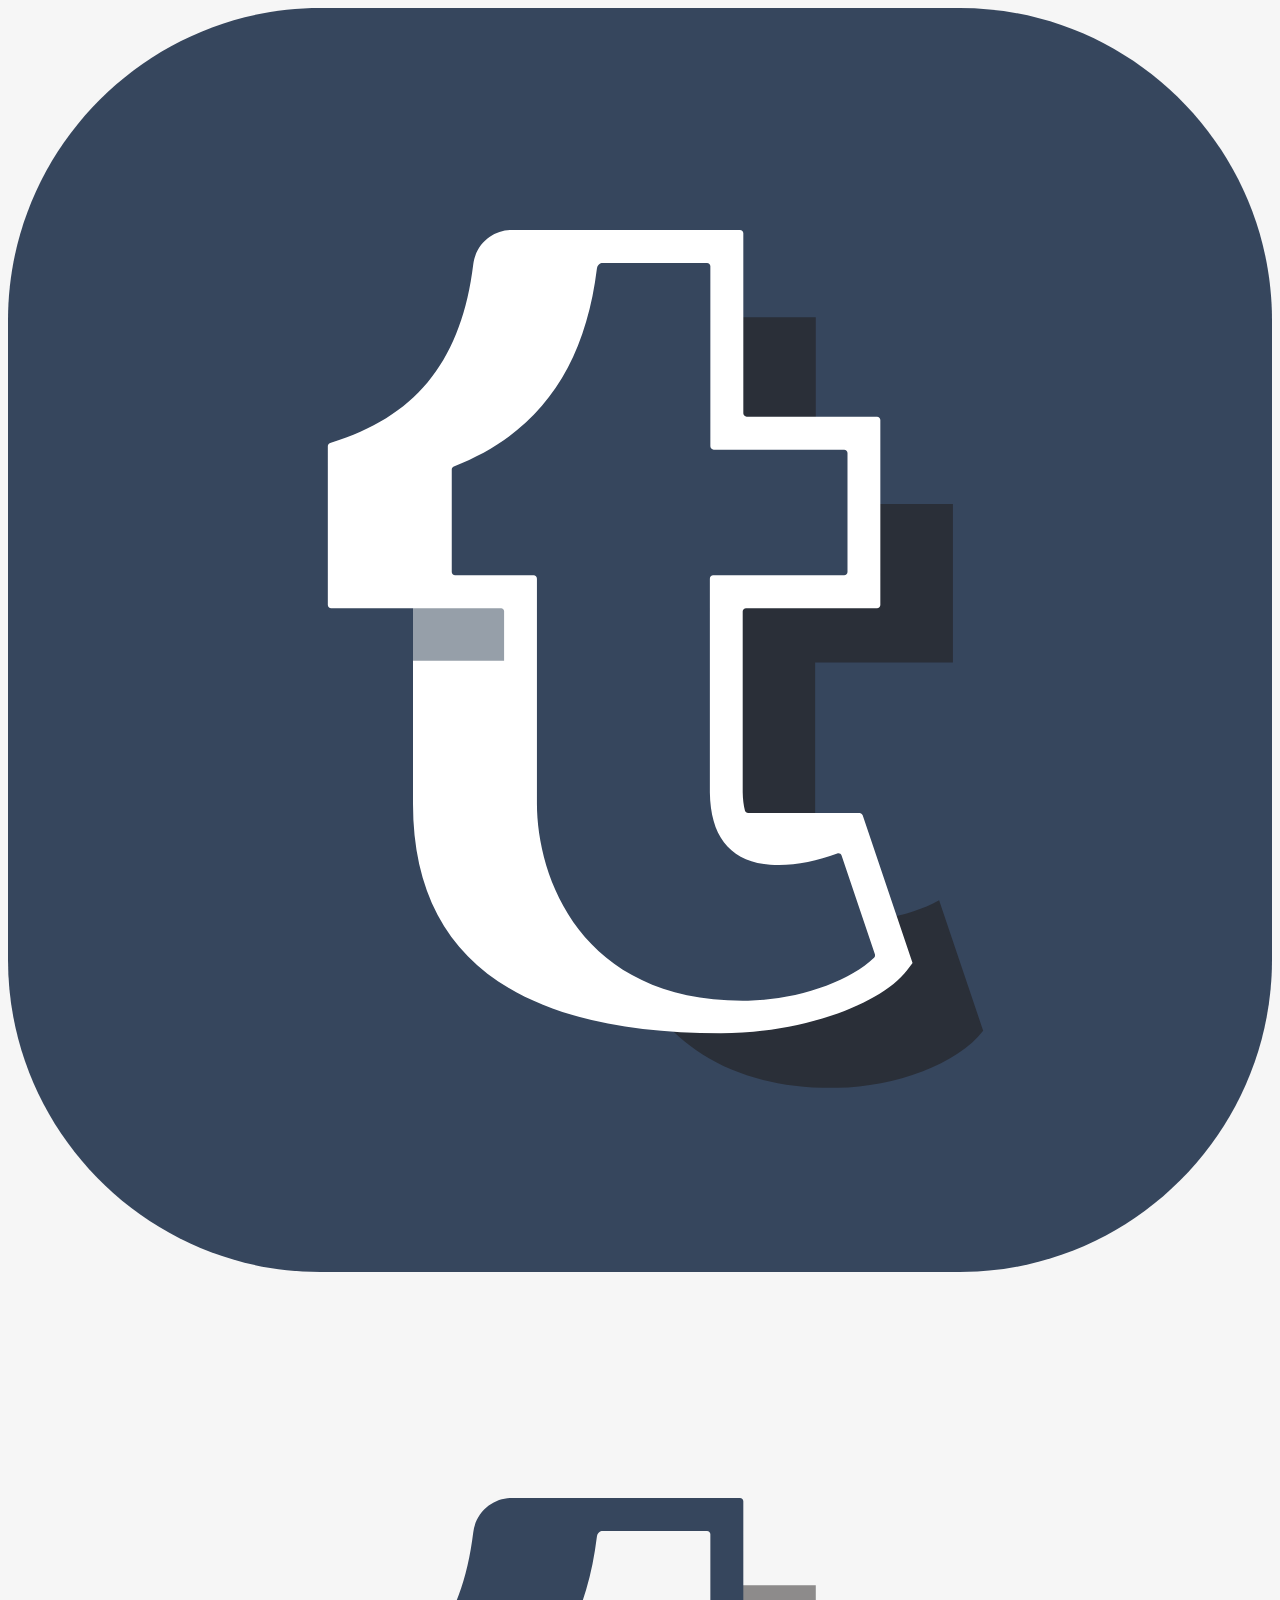
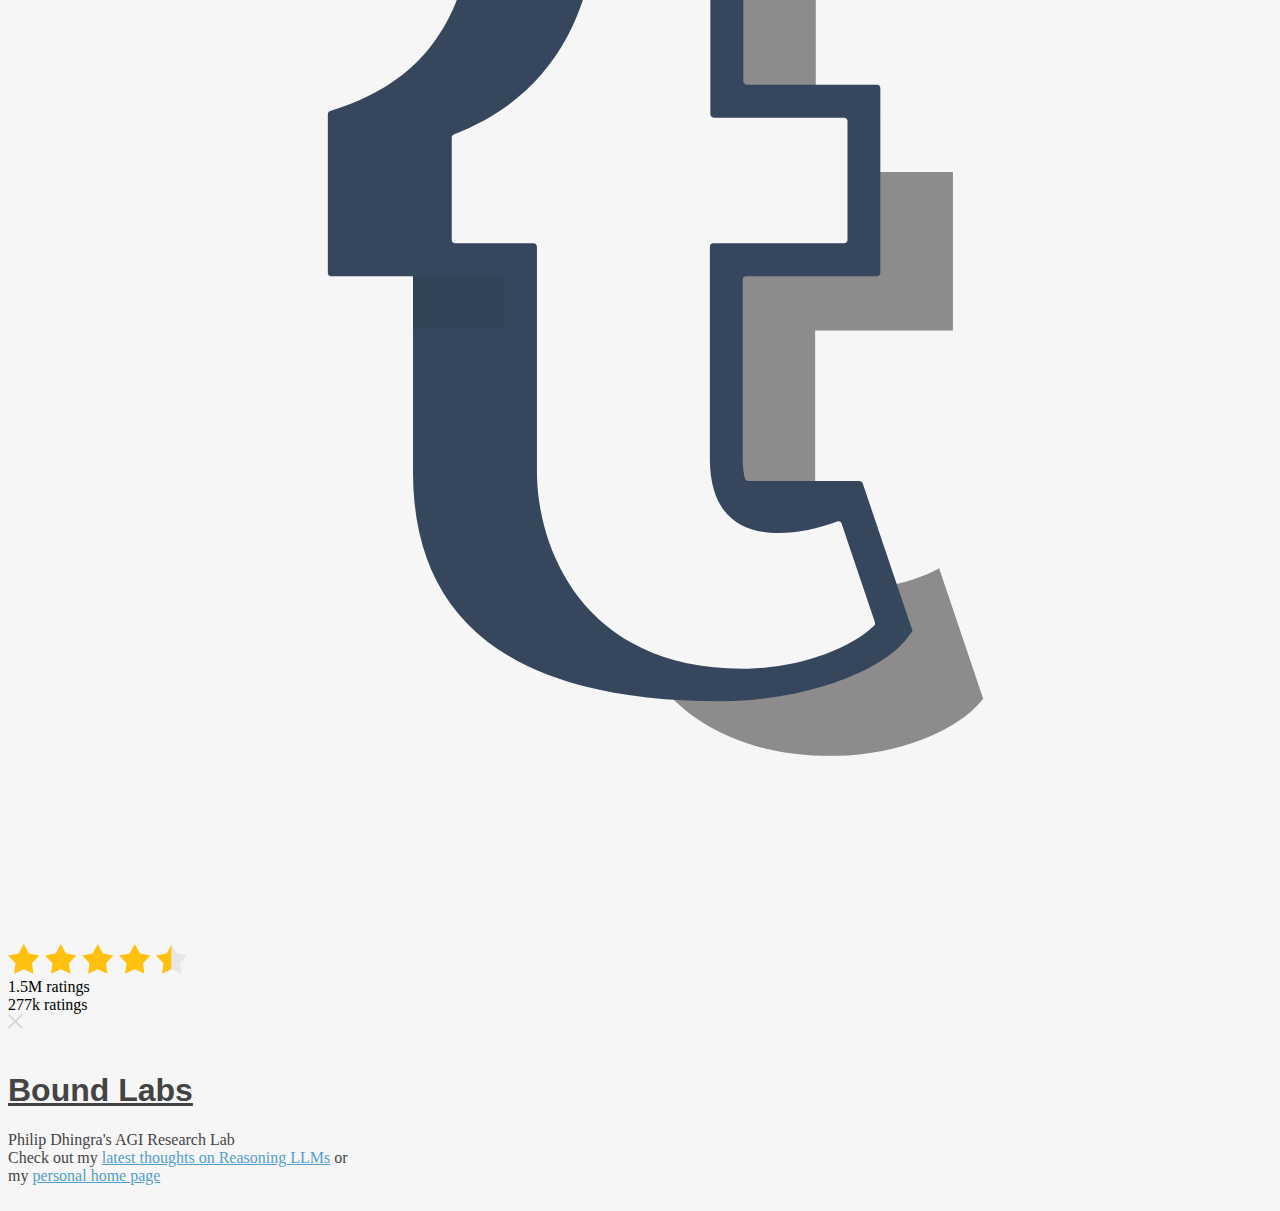
==== commit 11f9506e: "updated index with github link" ====
--- a/docs/index.html
+++ b/docs/index.html
@@ -6,9 +6,9 @@
     <head prefix="og: http://ogp.me/ns# fb: http://ogp.me/ns/fb# blog: http://ogp.me/ns/blog#">
         <meta name="apple-itunes-app" content="app-id=305343404,affiliate-data=at=11l3M5&ct=us.itunes.uni.tumblr.ipdt,app-argument=tumblr://x-callback-url/blog?blogName=nuclearelements&referrer=smart-app-banner">
         <meta charset="utf-8">
-        <title>Bound Labs by Phil Dhingra</title>
-        
-        <meta name="description" content="Phil Dhingra's holding company">
+        <title>Bound Labs by Philip Dhingra</title>
+        
+        <meta name="description" content="Philip Dhingra's AGI Research Lab">
         
 
         
@@ -125,7 +125,7 @@
             /* Custom CSS */
             
         </style><link rel="stylesheet" href="custom.css">
-    <link rel="alternate" href="android-app://com.tumblr/tumblr/x-callback-url/blog?blogName=nuclearelements" /><link rel="alternate" href="ios-app://305343404/tumblr/x-callback-url/blog?blogName=nuclearelements" /><script src="https://assets.tumblr.com/assets/scripts/tumblelog_post_message_queue.js?_v=a8938c0e77cf8b1347c2e8acd1ee607c"></script><!-- BEGIN TUMBLR FACEBOOK OPENGRAPH TAGS --><!-- If you'd like to specify your own Open Graph tags, define the og:url and og:title tags in your theme's HTML. --><!-- Read more: http://ogp.me/ --><meta property="fb:app_id" content="48119224995" /><meta property="og:title" content="Bound Labs" /><meta property="og:url" content="https://nuclearelements.tumblr.com/?og=1" /><meta property="og:description" content="Phil Dhingra's holding company" /><meta property="og:type" content="tumblr-feed:tumblelog" /><meta property="og:image" content="https://68.media.tumblr.com/avatar_186ec81ac212_128.png" /><meta property="al:ios:url" content="tumblr://x-callback-url/blog?blogName=nuclearelements" /><meta property="al:ios:app_name" content="Tumblr" /><meta property="al:ios:app_store_id" content="305343404" /><meta property="al:android:url" content="tumblr://x-callback-url/blog?blogName=nuclearelements" /><meta property="al:android:app_name" content="Tumblr" /><meta property="al:android:package" content="com.tumblr" /><!-- END TUMBLR FACEBOOK OPENGRAPH TAGS --><!-- TWITTER TAGS --><meta charset="utf-8"><meta name="twitter:site" content="tumblr" /><meta name="twitter:card" content="app" /><meta name="twitter:description" content="nuclearelements" /><meta name="twitter:title" content="nuclearelements" /><meta name="twitter:app:name:iphone" content="Tumblr" /><meta name="twitter:app:name:ipad" content="Tumblr" /><meta name="twitter:app:name:googleplay" content="Tumblr" /><meta name="twitter:app:id:iphone" content="305343404" /><meta name="twitter:app:id:ipad" content="305343404" /><meta name="twitter:app:id:googleplay" content="com.tumblr" /><meta name="twitter:app:url:iphone" content="tumblr://x-callback-url/blog?blogName=nuclearelements&amp;referrer=twitter-cards" /><meta name="twitter:app:url:ipad" content="tumblr://x-callback-url/blog?blogName=nuclearelements&amp;referrer=twitter-cards" /><meta name="twitter:app:url:googleplay" content="tumblr://x-callback-url/blog?blogName=nuclearelements&amp;referrer=twitter-cards" /><!-- GOOGLE CAROUSEL --><script type="application/ld+json">
+    <link rel="alternate" href="android-app://com.tumblr/tumblr/x-callback-url/blog?blogName=nuclearelements" /><link rel="alternate" href="ios-app://305343404/tumblr/x-callback-url/blog?blogName=nuclearelements" /><script src="https://assets.tumblr.com/assets/scripts/tumblelog_post_message_queue.js?_v=a8938c0e77cf8b1347c2e8acd1ee607c"></script><!-- BEGIN TUMBLR FACEBOOK OPENGRAPH TAGS --><!-- If you'd like to specify your own Open Graph tags, define the og:url and og:title tags in your theme's HTML. --><!-- Read more: http://ogp.me/ --><meta property="fb:app_id" content="48119224995" /><meta property="og:title" content="Bound Labs" /><meta property="og:url" content="https://nuclearelements.tumblr.com/?og=1" /><meta property="og:description" content="Philip Dhingra's AGI Research Lab" /><meta property="og:type" content="tumblr-feed:tumblelog" /><meta property="og:image" content="https://68.media.tumblr.com/avatar_186ec81ac212_128.png" /><meta property="al:ios:url" content="tumblr://x-callback-url/blog?blogName=nuclearelements" /><meta property="al:ios:app_name" content="Tumblr" /><meta property="al:ios:app_store_id" content="305343404" /><meta property="al:android:url" content="tumblr://x-callback-url/blog?blogName=nuclearelements" /><meta property="al:android:app_name" content="Tumblr" /><meta property="al:android:package" content="com.tumblr" /><!-- END TUMBLR FACEBOOK OPENGRAPH TAGS --><!-- TWITTER TAGS --><meta charset="utf-8"><meta name="twitter:site" content="tumblr" /><meta name="twitter:card" content="app" /><meta name="twitter:description" content="nuclearelements" /><meta name="twitter:title" content="nuclearelements" /><meta name="twitter:app:name:iphone" content="Tumblr" /><meta name="twitter:app:name:ipad" content="Tumblr" /><meta name="twitter:app:name:googleplay" content="Tumblr" /><meta name="twitter:app:id:iphone" content="305343404" /><meta name="twitter:app:id:ipad" content="305343404" /><meta name="twitter:app:id:googleplay" content="com.tumblr" /><meta name="twitter:app:url:iphone" content="tumblr://x-callback-url/blog?blogName=nuclearelements&amp;referrer=twitter-cards" /><meta name="twitter:app:url:ipad" content="tumblr://x-callback-url/blog?blogName=nuclearelements&amp;referrer=twitter-cards" /><meta name="twitter:app:url:googleplay" content="tumblr://x-callback-url/blog?blogName=nuclearelements&amp;referrer=twitter-cards" /><!-- GOOGLE CAROUSEL --><script type="application/ld+json">
     {"@type":"ItemList","url":"https:\/\/nuclearelements.tumblr.com","itemListElement":[{"@type":"ListItem","position":1,"url":"https:\/\/nuclearelements.tumblr.com\/post\/123659816642\/technical-advisor-for-investors-in-bitcoin"},{"@type":"ListItem","position":2,"url":"https:\/\/nuclearelements.tumblr.com\/post\/58929182375\/featured-three-times-by-lifehacker-and-mentioned"},{"@type":"ListItem","position":3,"url":"https:\/\/nuclearelements.tumblr.com\/post\/58938611948\/phil-delivered-the-keynote-during-hallmarks-trend"},{"@type":"ListItem","position":4,"url":"https:\/\/nuclearelements.tumblr.com\/post\/58934738788\/between-2008-and-2012-phil-collaborated-with"},{"@type":"ListItem","position":5,"url":"https:\/\/nuclearelements.tumblr.com\/post\/58935814201\/featured-on-cnn-phil-launched-the-ruby-on"},{"@type":"ListItem","position":6,"url":"https:\/\/nuclearelements.tumblr.com\/post\/58933639587\/between-2010-and-2011-phil-doubled-mutual"}],"@context":"http:\/\/schema.org"}</script><link rel="canonical" href="https://nuclearelements.tumblr.com" /></head>
     <body data-urlencoded-name="nuclearelements" class="regular index-page display-related-posts">
 
@@ -229,9 +229,9 @@
                             
                             <span class="description">
                                 
-Phil Dhingra's holding company<br/>
-View my <a href="https://www.linkedin.com/in/philipkd">LinkedIn</a> or<br/>
-<a href="https://philipkd.com/">Personal Home Page</a><br/>
+Philip Dhingra's AGI Research Lab<br/>
+Check out my <a href="https://github.com/philipkd/Reasoning-LLMs">latest thoughts on Reasoning LLMs</a> or<br/>
+my <a href="https://philipkd.com/">personal home page</a><br/>
 <br/>                            </span>
                             
                         </div>
